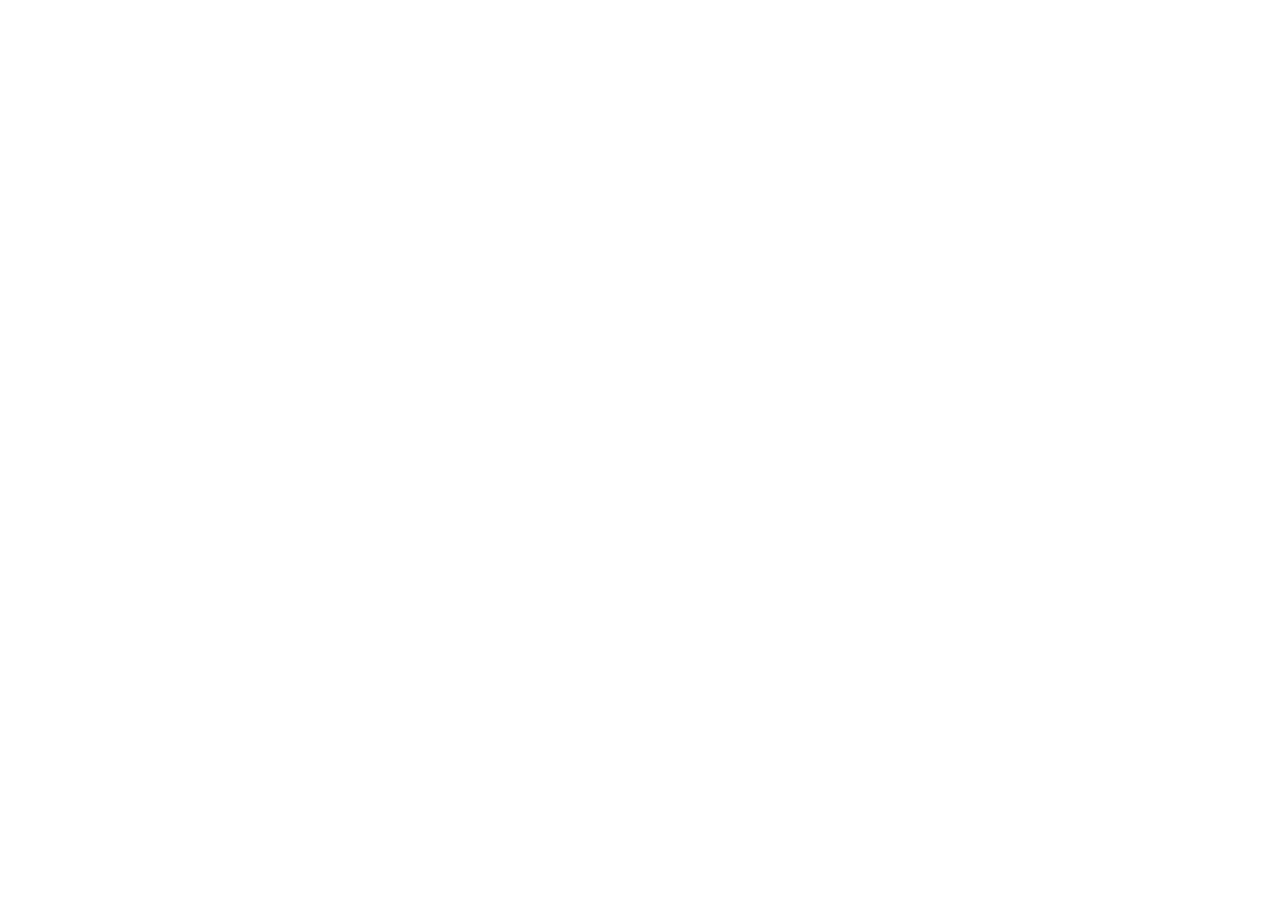
==== simulation/index.html @ 7f19b778 "https://virtual-labs.github.io/exp-customer-churn-au click on the link to test your code." ====
<!DOCTYPE html>
<html>
<head>
	<!-- Add CSS at the head of HTML file -->
    <link rel="stylesheet" href="./css/main.css">
</head>
<body>
		<!-- Your code goes here-->

	<!-- Add JS at the bottom of HTML file --> 
        <script src="./js/main.js"></script>
<script src="../assets/js/iframeResize.js"></script></body>
</html>
---- simulation/css/main.css ----
/* You CSS goes in here */
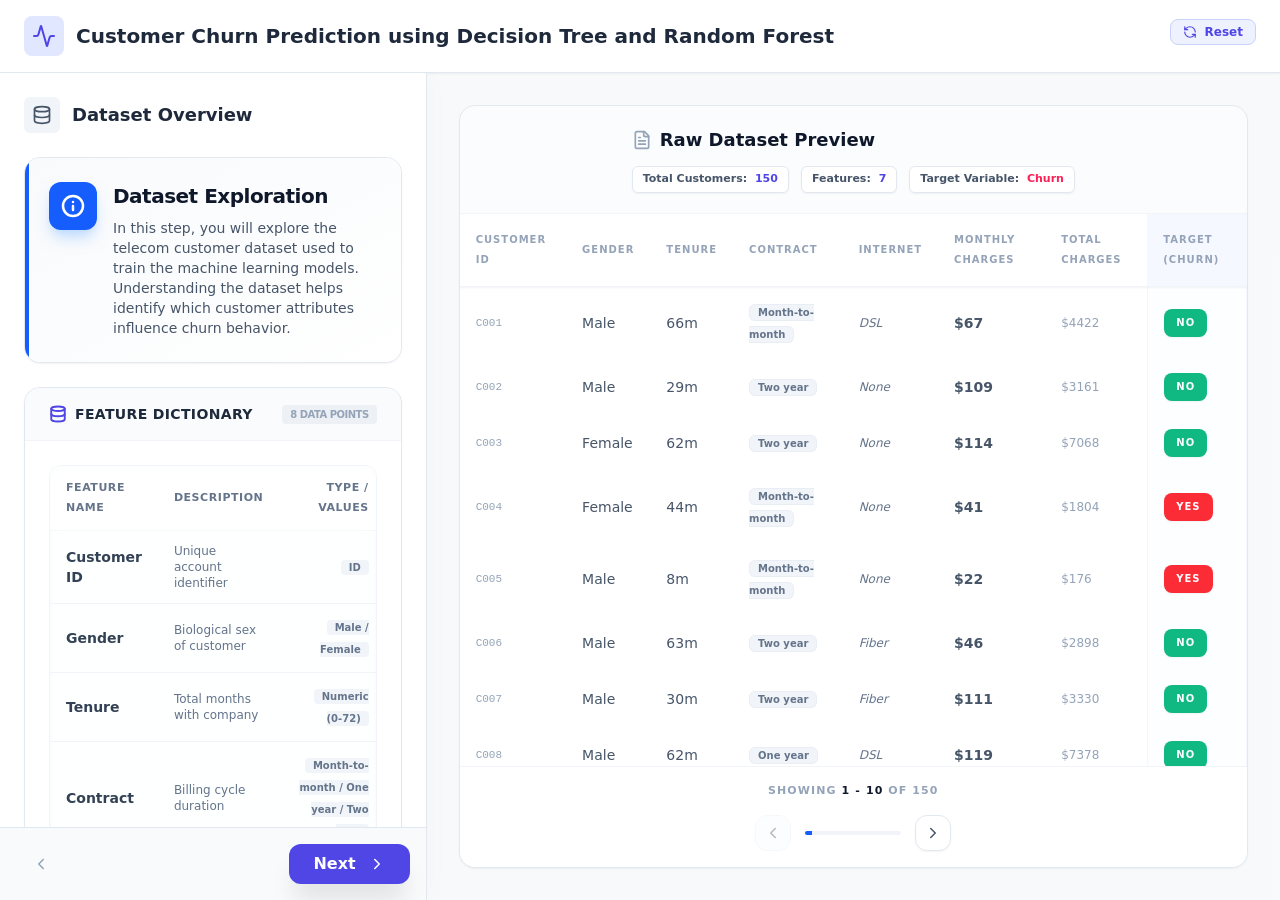
==== commit 0e9452b5: "https://virtual-labs.github.io/exp-customer-churn-au click on the link to test your code." ====
--- a/simulation/index.html
+++ b/simulation/index.html
@@ -1,13 +1,16 @@
-<!DOCTYPE html>
-<html>
-<head>
-	<!-- Add CSS at the head of HTML file -->
-    <link rel="stylesheet" href="./css/main.css">
-</head>
-<body>
-		<!-- Your code goes here-->
+<!doctype html>
+<html lang="en">
+  <head>
+    <meta charset="UTF-8" />
+    <meta name="viewport" content="width=device-width, initial-scale=1.0" />
+    <title>Exp-11</title>
+    <script type="module" crossorigin src="js/index-BL79K11K.js"></script>
+    <link rel="stylesheet" crossorigin href="css/index-DDQQYLzj.css">
+  </head>
+  <body>
+    <div id="root"></div>
+  <script src="../assets/js/iframeResize.js"></script>
+        
+        </body>
+</html>
 
-	<!-- Add JS at the bottom of HTML file --> 
-        <script src="./js/main.js"></script>
-<script src="../assets/js/iframeResize.js"></script></body>
-</html>
--- a/simulation/css/index-DDQQYLzj.css
+++ b/simulation/css/index-DDQQYLzj.css
@@ -0,0 +1 @@
+.p-1\.5{padding:.375rem}.text-left{text-align:left}.rounded-tl-lg{border-top-left-radius:.5rem}.rounded-tr-lg{border-top-right-radius:.5rem}.border-slate-100{border-color:#f1f5f9}.hover\:bg-slate-50:hover{background-color:#f8fafc}.border{border-width:1px}.hover\:border-indigo-300:hover{border-color:#a5b4fc}.w-5{width:1.25rem}.h-5{height:1.25rem}.border-indigo-600{border-color:#4f46e5}.text-indigo-900{color:#312e81}.bg-amber-50{background-color:#fffbeb}.border-amber-200{border-color:#fde68a}.text-amber-800{color:#92400e}.mx-auto{margin-left:auto;margin-right:auto}.text-indigo-400{color:#818cf8}.opacity-50{opacity:.5}.overflow-hidden{overflow:auto}.mb-8{margin-bottom:2rem}.mb-3{margin-bottom:.75rem}input[type=range].appearance-none::-webkit-slider-thumb{-webkit-appearance:none;-moz-appearance:none;appearance:none;width:20px;height:20px;background:#6366f1;cursor:pointer;border-radius:50%;border:3px solid white;box-shadow:0 4px 6px -1px #0000001a,0 2px 4px -2px #0000001a;transition:all .2s}input[type=range].appearance-none::-moz-range-thumb{width:20px;height:20px;background:#6366f1;cursor:pointer;border-radius:50%;border:3px solid white;box-shadow:0 4px 6px -1px #0000001a,0 2px 4px -2px #0000001a;transition:all .2s}input[type=range].appearance-none:hover::-webkit-slider-thumb{transform:scale(1.1);background:#4f46e5}input[type=range].appearance-none:hover::-moz-range-thumb{transform:scale(1.1);background:#4f46e5}.w-3{width:.75rem}.h-3{height:.75rem}.bg-emerald-400{background-color:#34d399}.w-64{width:16rem}.pointer-events-none{pointer-events:none}.text-3xl{font-size:1.875rem;line-height:2.25rem}.mt-8{margin-top:2rem}.text-indigo-800{color:#1e3a8a}.text-indigo-500{color:#6366f1}.border-emerald-100{border-color:#d1fae5}.text-emerald-500{color:#10b981}.tree-line-animate{stroke-dasharray:100;stroke-dashoffset:100;animation:dash 1s linear forwards}@keyframes dash{to{stroke-dashoffset:0}}.no-scrollbar::-webkit-scrollbar{display:none}.no-scrollbar{-ms-overflow-style:none;scrollbar-width:none}input[type=range].accent-indigo-600::-webkit-slider-runnable-track{height:.5rem;border-radius:999px}input[type=range].accent-emerald-500::-webkit-slider-runnable-track{height:.375rem;border-radius:999px}.focus\:ring-indigo-500:focus{--tw-ring-color: rgb(99 102 241)}.focus\:border-indigo-500:focus{border-color:#6366f1}.block{display:block}.p-2\.5{padding:.625rem}.max-w-xl{max-width:36rem}.items-end{align-items:flex-end}.h-32{height:8rem}.border-l{border-left-width:1px}.border-slate-300{border-color:#cbd5e1}.rounded-t-sm{border-top-left-radius:.125rem;border-top-right-radius:.125rem}.mt-2{margin-top:.5rem}.text-2xl{font-size:1.5rem;line-height:2rem}.objectives-card{background-color:#fffbeb;border:1px solid rgb(254 243 199);border-left:4px solid rgb(245 158 11);border-radius:.75rem;padding:1rem}.card-title{font-weight:700;display:flex;align-items:center;gap:.5rem;font-size:.875rem;margin-bottom:.75rem}.objectives-list{display:flex;flex-direction:column;gap:.625rem;font-size:.8125rem;color:#92400e}.objective-item{display:flex;gap:.5rem}.explanation-card{background-color:#eef2ff80;border:1px solid rgb(224 231 255);border-radius:.75rem;padding:1rem}.explanation-text{font-size:.75rem;color:#4338cacc;line-height:1.5}.train-execution-card{background-color:#fff;border:1px solid rgb(226 232 240);border-radius:1rem;padding:1.5rem;display:flex;flex-direction:column;align-items:center;text-align:center;gap:1rem;box-shadow:0 1px 2px #0000000d}.icon-container{padding:1rem;border-radius:1rem}.icon-container.pending{background-color:#eef2ff;color:#4f46e5;box-shadow:inset 0 2px 4px #0000000f}.icon-container.success{background-color:#ecfdf5;color:#059669}.card-heading{font-weight:700;color:#1e293b;font-size:1.125rem}.card-subheading{font-size:.75rem;color:#64748b;max-width:240px;line-height:1.5}.train-button{width:100%;padding:.875rem 1rem;border-radius:.75rem;font-weight:700;display:flex;align-items:center;justify-content:center;gap:.5rem;transition:all .2s;cursor:pointer;border:none}.train-button.ready{background-color:#4f46e5;color:#fff;box-shadow:0 4px 6px -1px #4f46e51a,0 2px 4px -2px #4f46e51a}.train-button.ready:hover{background-color:#4338ca;transform:translateY(-1px)}.train-button.training{background-color:#e0e7ff;color:#818cf8;cursor:wait}.train-button.trained{background-color:#d1fae5;color:#047857;cursor:not-allowed}.success-feedback{background-color:#ecfdf5;border:1px solid rgb(167 243 208);border-radius:.75rem;padding:1rem;display:flex;gap:.75rem;box-shadow:0 1px 2px #0000000d}.feedback-text{font-size:.8125rem;color:#065f46}.pending-state-container{height:100%;display:flex;flex-direction:column;align-items:center;justify-content:center;background-color:#fff;border-radius:1rem;border:1px solid rgb(226 232 240);padding:2rem;text-align:center;position:relative;overflow:hidden}.background-icon{position:absolute;top:0;right:0;bottom:0;left:0;display:flex;align-items:center;justify-content:center;opacity:.03;pointer-events:none}.icon-pulse-box{background-color:#f8fafc;padding:2rem;border-radius:9999px;color:#cbd5e1;margin:0 auto 1.5rem;border:2px dashed rgb(226 232 240);width:fit-content;animation:pulse-animation 2s infinite}@keyframes pulse-animation{0%{transform:scale(1);opacity:1}50%{transform:scale(1.05);opacity:.7}to{transform:scale(1);opacity:1}}.main-heading{font-size:1.5rem;font-weight:700;color:#1e293b;margin-bottom:.75rem}.sub-heading{font-size:.875rem;color:#64748b;line-height:1.6}.training-state-container{height:100%;display:flex;flex-direction:column;align-items:center;justify-content:center;background-color:#4f46e50d;border-radius:1rem;border:2px dashed rgb(199 210 254);padding:2rem}.stage-wrapper{max-width:28rem;width:100%}.header-section{display:flex;flex-direction:column;align-items:center;gap:1.5rem;margin-bottom:3rem}.main-icon-container{position:relative}.main-icon{width:6rem;height:6rem;border-radius:1.5rem;background-color:#4f46e5;color:#fff;display:flex;align-items:center;justify-content:center;box-shadow:0 25px 50px -12px #4f46e540;animation:bounce-animation 1s infinite}@keyframes bounce-animation{0%,to{transform:translateY(-25%);animation-timing-function:cubic-bezier(.8,0,1,1)}50%{transform:translateY(0);animation-timing-function:cubic-bezier(0,0,.2,1)}}.badge{position:absolute;top:-.5rem;right:-.5rem;width:2rem;height:2rem;border-radius:9999px;background-color:#10b981;border:4px solid white;display:flex;align-items:center;justify-content:center}.badge .dot{width:.5rem;height:.5rem;border-radius:9999px;background-color:#fff}.training-title{font-size:1.25rem;font-weight:700;color:#312e81;text-align:center}.training-subtitle{font-size:.875rem;color:#4f46e599;margin-top:.25rem;text-align:center}.stages-list{display:flex;flex-direction:column;gap:1rem}.stage-item{display:flex;align-items:center;gap:1rem;padding:1rem;border-radius:.75rem;transition:all .5s}.stage-item.pending{opacity:.4}.stage-item.active{background-color:#fff;box-shadow:0 10px 15px -3px #0000001a;transform:scale(1.02);border:1px solid rgb(224 231 255)}.stage-icon{padding:.5rem;border-radius:.5rem;display:flex;align-items:center;justify-content:center}.stage-item.active .stage-icon{background-color:#4f46e5;color:#fff}.stage-item.completed .stage-icon{background-color:#d1fae5;color:#059669}.stage-item.pending .stage-icon{background-color:#f1f5f9;color:#94a3b8}.stage-label{font-weight:700;font-size:.875rem}.stage-item.active .stage-label{color:#312e81}.stage-item.completed .stage-label{color:#1e293b}.stage-item.pending .stage-label{color:#64748b}.dots-loader{margin-left:auto;display:flex;gap:.25rem}.loader-dot{width:.375rem;height:.375rem;border-radius:9999px;background-color:#4f46e5;animation:dot-bounce 1s infinite}.loader-dot:nth-child(2){animation-delay:.2s}.loader-dot:nth-child(3){animation-delay:.4s}@keyframes dot-bounce{0%,to{transform:translateY(0)}50%{transform:translateY(-.25rem)}}.trained-state-container{height:100%;display:flex;flex-direction:column;background-color:#f8fafc80;border-radius:1rem;border:1px solid rgb(226 232 240);overflow:hidden}.panel-header{padding:1rem 1.5rem;background-color:#fff;border-bottom:1px solid rgb(226 232 240);display:flex;align-items:center;justify-content:space-between}.title-group{display:flex;align-items:center;gap:.75rem}.title-icon{background-color:#4f46e5;padding:.375rem;border-radius:.5rem;color:#fff}.panel-title{font-weight:700;color:#1e293b;font-size:1rem}.panel-subtitle{font-size:.625rem;color:#64748b;text-transform:uppercase;letter-spacing:-.025em}.legend-pills{display:flex;align-items:center;gap:1rem;padding:.5rem .75rem;background-color:#f8fafc;border-radius:.75rem;border:1px solid rgb(241 245 249)}.legend-label{font-size:.75rem;font-weight:600;color:#64748b;margin-right:-.25rem}.legend-pill{display:flex;align-items:center;gap:.5rem;padding:0 .5rem}.legend-pill.stay{border-right:1px solid rgb(226 232 240)}.pill-dot{width:.75rem;height:.75rem;border-radius:9999px;box-shadow:0 1px 2px #0000000d}.stay .pill-dot{background-color:#10b981}.churn .pill-dot{background-color:#ef4444}.pill-text{font-size:.625rem;font-weight:700;color:#475569;text-transform:uppercase}.panel-content{flex:1;padding:1.5rem;overflow:auto;display:flex;flex-direction:column;gap:1.5rem}@media(min-width:1024px){.panel-content{flex-direction:row}}.tree-area{flex:1;background-color:#fff;border:1px solid rgb(226 232 240);border-radius:1rem;padding:2rem;display:flex;flex-direction:column;align-items:center;box-shadow:0 1px 2px #0000000d;position:relative;overflow:auto;min-height:500px}.info-overlay{position:absolute;top:1rem;right:1rem;text-align:center}.purity-card{background-color:#eef2ff;border:1px solid rgb(224 231 255);padding:.75rem;border-radius:.75rem;box-shadow:0 1px 2px #0000000d;max-width:160px;pointer-events:none}.card-label{font-size:.625rem;font-weight:700;color:#4338ca;margin-bottom:.25rem}.progress-bar{width:100%;background-color:#e2e8f0;height:.375rem;border-radius:9999px;overflow:hidden;display:flex}.progress-fill{background-color:#10b981;height:100%}.card-hint{font-size:.5625rem;color:#6366f1;margin-top:.25rem}.tree-nodes-container{display:flex;flex-direction:column;align-items:center;width:100%;max-width:56rem;gap:3rem;padding-top:1rem}.node-label,.node-type,.leaf-type{font-size:.625rem;font-weight:700;margin-bottom:.5rem;text-transform:uppercase;letter-spacing:.1em}.node-label{background-color:#eef2ff;color:#4f46e5;padding:.125rem .5rem;border-radius:9999px;border:1px solid rgb(224 231 255)}.node-type{color:#94a3b8}.leaf-type{color:#cbd5e1}.node-box{background-color:#fff;border:2px solid;border-radius:1rem;padding:1rem;text-align:center;width:16rem;z-index:10;transition:all .3s}.node-box:hover{transform:scale(1.05)}.root-box{border-color:#c7d2fe;box-shadow:0 20px 25px -5px #0000001a}.root-box:hover{border-color:#818cf8}.node-condition{font-weight:700;color:#312e81;border-bottom:1px solid rgb(238 242 255);padding-bottom:.5rem;margin-bottom:.5rem;font-size:.75rem;text-transform:uppercase}.node-stats{font-size:.625rem;color:#475569;display:flex;flex-direction:column;gap:.25rem;font-family:monospace}.stat-row{display:flex;justify-content:space-between}.highlight{color:#4f46e5}.bold{font-weight:700}.emerald{color:#059669}.red{color:#dc2626}.tree-level{display:flex;align-items:flex-start;justify-content:space-between;width:100%;position:relative}.tree-level.root{justify-content:center}.internal-node-group{display:flex;flex-direction:column;align-items:center;width:42%}.internal-box-churn{background-color:#fef2f2;border-color:#fecaca}.internal-box-stay{background-color:#ecfdf5;border-color:#a7f3d0}.underline-red{border-color:#fee2e2}.underline-emerald{border-color:#d1fae5}.tree-level.leaves{gap:1rem}.leaf-node-container{flex:1;display:flex;flex-direction:column;align-items:center}.leaf-box{border:2px solid;border-radius:.75rem;padding:.75rem;text-align:center;width:100%;box-shadow:0 4px 6px -1px #0000001a}.leaf-box.churn{background-color:#fef2f2;border-color:#fecaca}.leaf-box.stay{background-color:#ecfdf5;border-color:#a7f3d0}.leaf-stats{font-size:.625rem;color:#334155;display:flex;flex-direction:column;gap:.25rem;font-family:monospace}.red-text{color:#b91c1c}.emerald-text{color:#065f46}.connectors{position:absolute;top:100%;width:100%;display:flex;justify-content:center;height:3rem;pointer-events:none}.main-v-line{width:2px;height:100%;border-left:2px dashed rgb(226 232 240)}.fork-h-line{position:absolute;top:0;width:84%;height:2px;border-top:2px dashed rgb(226 232 240);border-radius:1.5rem 1.5rem 0 0}.fork-h-line.small{width:60%}.sidebar-area{display:flex;flex-direction:column;gap:1.5rem}@media(min-width:1024px){.sidebar-area{width:18rem;flex-shrink:0}}.summary-card,.importance-card{background-color:#fff;border:1px solid rgb(226 232 240);border-radius:1rem;padding:1.25rem;box-shadow:0 1px 2px #0000000d}.sidebar-card-title{display:flex;align-items:center;gap:.5rem;font-weight:700;color:#1e293b;font-size:.875rem;margin-bottom:1rem}.sidebar-card-title.inverted{color:#f1f5f9}.importance-card{background-color:#0f172a;color:#fff;border:none;box-shadow:0 20px 25px -5px #0000001a}.stats-list{display:flex;flex-direction:column}.stat-item{display:flex;justify-content:space-between;align-items:center;padding:.5rem 0}.stat-item.border-thin{border-bottom:1px solid rgb(248 250 252)}.stat-label{font-size:.75rem;color:#64748b}.stat-value{font-weight:700;font-family:monospace}.stat-value.indigo{color:#4f46e5}.stat-value.dark{color:#1e293b}.stat-visualization{display:flex;flex-direction:column;align-items:flex-end}.stat-percentage{font-weight:700}.stat-percentage.emerald{color:#10b981}.accuracy-bar-bg{width:6rem;background-color:#f1f5f9;height:.375rem;border-radius:9999px;margin-top:.25rem;overflow:hidden}.accuracy-bar-fill{background-color:#10b981;height:100%}.importance-list{display:flex;flex-direction:column;gap:1.25rem;margin-top:.5rem}.importance-item{display:flex;flex-direction:column;gap:.375rem}.item-labels{display:flex;justify-content:space-between;font-size:.6875rem}.item-name{color:#94a3b8;font-weight:500}.item-value{color:#fff;font-weight:700;font-family:monospace}.item-bar-bg{width:100%;background-color:#ffffff1a;height:.375rem;border-radius:9999px;overflow:hidden}.item-bar-fill{height:100%}.indigo-bar{background-color:#818cf8}.emerald-bar{background-color:#34d399}.orange-bar{background-color:#fb923c}.pink-bar{background-color:#f472b6}.importance-footer{margin-top:1.5rem;font-size:.625rem;color:#64748b;padding:.5rem;background-color:#ffffff0d;border-radius:.5rem;font-style:italic}.animate-spin{animation:spin 1s linear infinite}@keyframes spin{0%{transform:rotate(0)}to{transform:rotate(360deg)}}.animate-ping{animation:ping 1s cubic-bezier(0,0,.2,1) infinite}@keyframes ping{75%,to{transform:scale(2);opacity:0}}.line-clamp-1{overflow:hidden;display:-webkit-box;-webkit-box-orient:vertical;-webkit-line-clamp:1}.pt-2{padding-top:.5rem}.space-y-5>*+*{margin-top:1.25rem}.space-y-2>*+*{margin-top:.5rem}.font-normal{font-weight:400}.appearance-none{-webkit-appearance:none;-moz-appearance:none;appearance:none}.cursor-pointer{cursor:pointer}.accent-indigo-600{accent-color:rgb(79 70 229)}.inset-0{top:0;right:0;bottom:0;left:0}.flex-wrap{flex-wrap:wrap}.content-start{align-content:flex-start}.opacity-20{opacity:.2}.h-8{height:2rem}.bg-emerald-500{background-color:#10b981}.bg-white\/90{background-color:#ffffffe6}.backdrop-blur-sm{-webkit-backdrop-filter:blur(4px);backdrop-filter:blur(4px)}.shadow-xl{box-shadow:0 20px 25px -5px #0000001a}.w-24{width:6rem}.h-24{height:6rem}.-bottom-2{bottom:-.5rem}.-right-2{right:-.5rem}.px-3{padding-left:.75rem;padding-right:.75rem}.gap-4{gap:1rem}.pt-6{padding-top:1.5rem}.mb-1{margin-bottom:.25rem}.tip-text{font-size:16px!important;line-height:1.5!important}.max-w-xs{max-width:20rem}.py-3{padding-top:.75rem;padding-bottom:.75rem}.cursor-wait{cursor:wait}.hover\:shadow:hover{box-shadow:0 10px 15px -3px #0000001a}.text-emerald-900{color:#065f46}.text-slate-300{color:#cbd5e1}.max-w-md{max-width:28rem}.max-w-2xl{max-width:42rem}.h-64{height:16rem}.bg-indigo-50{background-color:#eef2ff}.border-indigo-100{border-color:#dbeafe}.text-indigo-900{color:#1e3a8a}.text-indigo-700{color:#1e40af}.space-y-6>*+*{margin-top:1.5rem}.leading-relaxed{line-height:1.625}.rounded-xl{border-radius:.75rem}.p-5{padding:1.25rem}.space-y-4>*+*{margin-top:1rem}.space-y-3>*+*{margin-top:.75rem}.items-start{align-items:flex-start}.font-mono{font-family:ui-monospace,SFMono-Regular,SF Mono,Consolas,Liberation Mono,Menlo,monospace}.px-1\.5{padding-left:.375rem;padding-right:.375rem}.py-0\.5{padding-top:.125rem;padding-bottom:.125rem}.text-slate-700{color:#334155}.bg-red-100{background-color:#fee2e2}.bg-blue-50{background-color:#eff6ff}.border-blue-100{border-color:#dbeafe}.text-blue-600{color:#2563eb}.mt-0\.5{margin-top:.125rem}.text-blue-900{color:#1e3a8a}.mt-1{margin-top:.25rem}.text-blue-800{color:#1e40af}.rounded-2xl{border-radius:1rem}.overflow-auto{overflow:auto}.w-full{width:100%}.max-w-4xl{max-width:56rem}.space-y-8>*+*{margin-top:2rem}.grid{display:grid}.grid-cols-2{grid-template-columns:repeat(2,minmax(0,1fr))}.gap-6{gap:1.5rem}.text-center{text-align:center}.mb-2{margin-bottom:.5rem}.text-4xl{font-size:2.25rem;line-height:2.5rem}.border-2{border-width:2px}.border-indigo-200{border-color:#c7d2fe}.absolute{position:absolute}.top-0{top:0}.right-0{right:0}.bg-indigo-500{background-color:#6366f1}.px-2{padding-left:.5rem;padding-right:.5rem}.py-1{padding-top:.25rem;padding-bottom:.25rem}.rounded-bl-lg{border-bottom-left-radius:.5rem}.uppercase{text-transform:uppercase}.tracking-wider{letter-spacing:.05em}.gap-8{gap:2rem}.mb-4{margin-bottom:1rem}.grid-cols-3{grid-template-columns:repeat(3,minmax(0,1fr))}.gap-1{gap:.25rem}.col-span-2{grid-column:span 2 / span 2}.text-xs{font-size:.75rem;line-height:1rem}.pb-2{padding-bottom:.5rem}.col-span-1{grid-column:span 1 / span 1}.text-right{text-align:right}.pr-2{padding-right:.5rem}.grid-rows-2{grid-template-rows:repeat(2,minmax(0,1fr))}.bg-emerald-50{background-color:#ecfdf5}.border-emerald-200{border-color:#a7f3d0}.rounded{border-radius:.25rem}.justify-center{justify-content:center}.p-3{padding:.75rem}.h-20{height:5rem}.font-bold{font-weight:700}.text-\[10px\]{font-size:10px}.text-emerald-600{color:#059669}.bg-red-50{background-color:#fef2f2}.border-red-200{border-color:#fecaca}.text-red-700{color:#b91c1c}.text-red-600{color:#dc2626}.bg-emerald-100{background-color:#d1fae5}.border-emerald-300{border-color:#86efac}.text-emerald-800{color:#065f46}.text-emerald-700{color:#047857}.flex{display:flex}.h-screen{height:100vh}.text-slate-900{color:#0f172a}.font-sans{font-family:ui-sans-serif,system-ui,-apple-system,BlinkMacSystemFont,Segoe UI,Roboto,Helvetica Neue,Arial,Noto Sans,sans-serif,"Apple Color Emoji","Segoe UI Emoji",Segoe UI Symbol,"Noto Color Emoji"}.overflow-hidden{overflow:hidden}.bg-white{background-color:#fff}.border-b{border-bottom-width:1px}.border-slate-200{border-color:#e2e8f0}.px-6{padding-left:1.5rem;padding-right:1.5rem}.py-4{padding-top:1rem;padding-bottom:1rem}.shrink-0{flex-shrink:0}.shadow-sm{box-shadow:0 1px 2px #0000000d}.z-10{z-index:10}.gap-3{gap:.75rem}.bg-indigo-100{background-color:#e0e7ff}.text-indigo-600{color:#4f46e5}.text-xl{font-size:1.25rem;line-height:1.75rem}.font-semibold{font-weight:600}.text-slate-800{color:#1e293b}.leading-tight{line-height:1.25}.text-sm{font-size:.875rem;line-height:1.25rem}.text-slate-500{color:#64748b}.gap-2{gap:.5rem}.h-2{height:.5rem}.rounded-full{border-radius:9999px}.transition-all{transition-property:all;transition-timing-function:cubic-bezier(.4,0,.2,1);transition-duration:.15s}.duration-300{transition-duration:.3s}.w-8{width:2rem}.w-4{width:1rem}.bg-indigo-300{background-color:#a5b4fc}.bg-slate-200{background-color:#e2e8f0}.ml-3{margin-left:.75rem}.flex-1{flex:1 1 0%}.w-1\/3{width:33.333333%}.min-w-\[350px\]{min-width:350px}.max-w-\[450px\]{max-width:450px}.border-r{border-right-width:1px}.shadow-\[4px_0_24px_rgba\(0\,0\,0\,0\.02\)\]{box-shadow:4px 0 24px #00000005}.p-6{padding:1.5rem}.p-2{padding:.5rem}.rounded-md{border-radius:.375rem}.text-lg{font-size:1.125rem;line-height:1.75rem}.mb-6{margin-bottom:1.5rem}.p-4{padding:1rem}.border-t{border-top-width:1px}.bg-slate-50{background-color:#f8fafc}.justify-between{justify-content:space-between}.items-center{align-items:center}.px-4{padding-left:1rem;padding-right:1rem}.py-2{padding-top:.5rem;padding-bottom:.5rem}.rounded-lg{border-radius:.5rem}.font-medium{font-weight:500}.transition-colors{transition-property:color,background-color,border-color,text-decoration-color,fill,stroke;transition-timing-function:cubic-bezier(.4,0,.2,1);transition-duration:.15s}.text-slate-400{color:#94a3b8}.cursor-not-allowed{cursor:not-allowed}.text-slate-600{color:#475569}.hover\:bg-slate-200:hover{background-color:#e2e8f0}.hover\:text-slate-900:hover{color:#0f172a}.px-5{padding-left:1.25rem;padding-right:1.25rem}.text-white{color:#fff}.bg-indigo-600{background-color:#4f46e5}.hover\:bg-indigo-700:hover{background-color:#4338ca}.bg-slate-100{background-color:#f1f5f9}.bg-slate-50\/50{background-color:#f8fafc80}.relative{position:relative}.p-8{padding:2rem}.overflow-y-auto{overflow-y:auto}.h-full{height:100%}.flex-col{flex-direction:column}/*! tailwindcss v4.2.1 | MIT License | https://tailwindcss.com */@layer properties{@supports (((-webkit-hyphens:none)) and (not (margin-trim:inline))) or ((-moz-orient:inline) and (not (color:rgb(from red r g b)))){*,:before,:after,::backdrop{--tw-border-spacing-x:0;--tw-border-spacing-y:0;--tw-translate-x:0;--tw-translate-y:0;--tw-translate-z:0;--tw-scale-x:1;--tw-scale-y:1;--tw-scale-z:1;--tw-rotate-x:initial;--tw-rotate-y:initial;--tw-rotate-z:initial;--tw-skew-x:initial;--tw-skew-y:initial;--tw-space-y-reverse:0;--tw-divide-y-reverse:0;--tw-border-style:solid;--tw-gradient-position:initial;--tw-gradient-from:#0000;--tw-gradient-via:#0000;--tw-gradient-to:#0000;--tw-gradient-stops:initial;--tw-gradient-via-stops:initial;--tw-gradient-from-position:0%;--tw-gradient-via-position:50%;--tw-gradient-to-position:100%;--tw-leading:initial;--tw-font-weight:initial;--tw-tracking:initial;--tw-ordinal:initial;--tw-slashed-zero:initial;--tw-numeric-figure:initial;--tw-numeric-spacing:initial;--tw-numeric-fraction:initial;--tw-shadow:0 0 #0000;--tw-shadow-color:initial;--tw-shadow-alpha:100%;--tw-inset-shadow:0 0 #0000;--tw-inset-shadow-color:initial;--tw-inset-shadow-alpha:100%;--tw-ring-color:initial;--tw-ring-shadow:0 0 #0000;--tw-inset-ring-color:initial;--tw-inset-ring-shadow:0 0 #0000;--tw-ring-inset:initial;--tw-ring-offset-width:0px;--tw-ring-offset-color:#fff;--tw-ring-offset-shadow:0 0 #0000;--tw-blur:initial;--tw-brightness:initial;--tw-contrast:initial;--tw-grayscale:initial;--tw-hue-rotate:initial;--tw-invert:initial;--tw-opacity:initial;--tw-saturate:initial;--tw-sepia:initial;--tw-drop-shadow:initial;--tw-drop-shadow-color:initial;--tw-drop-shadow-alpha:100%;--tw-drop-shadow-size:initial;--tw-backdrop-blur:initial;--tw-backdrop-brightness:initial;--tw-backdrop-contrast:initial;--tw-backdrop-grayscale:initial;--tw-backdrop-hue-rotate:initial;--tw-backdrop-invert:initial;--tw-backdrop-opacity:initial;--tw-backdrop-saturate:initial;--tw-backdrop-sepia:initial;--tw-duration:initial}}}@layer theme{:root,:host{--font-sans:ui-sans-serif, system-ui, sans-serif, "Apple Color Emoji", "Segoe UI Emoji", "Segoe UI Symbol", "Noto Color Emoji";--font-serif:ui-serif, Georgia, Cambria, "Times New Roman", Times, serif;--font-mono:ui-monospace, SFMono-Regular, Menlo, Monaco, Consolas, "Liberation Mono", "Courier New", monospace;--color-red-50:oklch(97.1% .013 17.38);--color-red-100:oklch(93.6% .032 17.717);--color-red-300:oklch(80.8% .114 19.571);--color-red-400:oklch(70.4% .191 22.216);--color-red-500:oklch(63.7% .237 25.331);--color-red-600:oklch(57.7% .245 27.325);--color-red-700:oklch(50.5% .213 27.518);--color-orange-400:oklch(75% .183 55.934);--color-orange-500:oklch(70.5% .213 47.604);--color-orange-600:oklch(64.6% .222 41.116);--color-orange-900:oklch(40.8% .123 38.172);--color-amber-50:oklch(98.7% .022 95.277);--color-amber-100:oklch(96.2% .059 95.617);--color-amber-200:oklch(92.4% .12 95.746);--color-amber-600:oklch(66.6% .179 58.318);--color-yellow-400:oklch(85.2% .199 91.936);--color-green-500:oklch(72.3% .219 149.579);--color-emerald-50:oklch(97.9% .021 166.113);--color-emerald-100:oklch(95% .052 163.051);--color-emerald-200:oklch(90.5% .093 164.15);--color-emerald-300:oklch(84.5% .143 164.978);--color-emerald-400:oklch(76.5% .177 163.223);--color-emerald-500:oklch(69.6% .17 162.48);--color-emerald-600:oklch(59.6% .145 163.225);--color-emerald-700:oklch(50.8% .118 165.612);--color-emerald-800:oklch(43.2% .095 166.913);--color-emerald-900:oklch(37.8% .077 168.94);--color-emerald-950:oklch(26.2% .051 172.552);--color-teal-600:oklch(60% .118 184.704);--color-blue-50:oklch(97% .014 254.604);--color-blue-100:oklch(93.2% .032 255.585);--color-blue-200:oklch(88.2% .059 254.128);--color-blue-300:oklch(80.9% .105 251.813);--color-blue-600:oklch(54.6% .245 262.881);--color-blue-700:oklch(48.8% .243 264.376);--color-blue-800:oklch(42.4% .199 265.638);--color-blue-900:oklch(37.9% .146 265.522);--color-indigo-50:oklch(96.2% .018 272.314);--color-indigo-100:oklch(93% .034 272.788);--color-indigo-200:oklch(87% .065 274.039);--color-indigo-300:oklch(78.5% .115 274.713);--color-indigo-400:oklch(67.3% .182 276.935);--color-indigo-500:oklch(58.5% .233 277.117);--color-indigo-600:oklch(51.1% .262 276.966);--color-indigo-700:oklch(45.7% .24 277.023);--color-indigo-800:oklch(39.8% .195 277.366);--color-indigo-900:oklch(35.9% .144 278.697);--color-purple-50:oklch(97.7% .014 308.299);--color-purple-100:oklch(94.6% .033 307.174);--color-purple-200:oklch(90.2% .063 306.703);--color-purple-600:oklch(55.8% .288 302.321);--color-purple-700:oklch(49.6% .265 301.924);--color-purple-800:oklch(43.8% .218 303.724);--color-purple-900:oklch(38.1% .176 304.987);--color-rose-50:oklch(96.9% .015 12.422);--color-rose-200:oklch(89.2% .058 10.001);--color-rose-500:oklch(64.5% .246 16.439);--color-rose-600:oklch(58.6% .253 17.585);--color-rose-700:oklch(51.4% .222 16.935);--color-rose-800:oklch(45.5% .188 13.697);--color-slate-50:oklch(98.4% .003 247.858);--color-slate-100:oklch(96.8% .007 247.896);--color-slate-200:oklch(92.9% .013 255.508);--color-slate-300:oklch(86.9% .022 252.894);--color-slate-400:oklch(70.4% .04 256.788);--color-slate-500:oklch(55.4% .046 257.417);--color-slate-600:oklch(44.6% .043 257.281);--color-slate-700:oklch(37.2% .044 257.287);--color-slate-800:oklch(27.9% .041 260.031);--color-slate-900:oklch(20.8% .042 265.755);--color-white:#fff;--spacing:.25rem;--container-md:28rem;--container-xl:36rem;--container-2xl:42rem;--container-4xl:56rem;--text-xs:.75rem;--text-xs--line-height:calc(1 / .75);--text-sm:.875rem;--text-sm--line-height:calc(1.25 / .875);--text-lg:1.125rem;--text-lg--line-height:calc(1.75 / 1.125);--text-xl:1.25rem;--text-xl--line-height:calc(1.75 / 1.25);--text-2xl:1.5rem;--text-2xl--line-height:calc(2 / 1.5);--text-3xl:1.875rem;--text-3xl--line-height: 1.2 ;--text-4xl:2.25rem;--text-4xl--line-height:calc(2.5 / 2.25);--text-5xl:3rem;--text-5xl--line-height:1;--font-weight-medium:500;--font-weight-semibold:600;--font-weight-bold:700;--font-weight-extrabold:800;--font-weight-black:900;--tracking-tighter:-.05em;--tracking-tight:-.025em;--tracking-wide:.025em;--tracking-wider:.05em;--tracking-widest:.1em;--leading-tight:1.25;--leading-snug:1.375;--leading-relaxed:1.625;--radius-md:.375rem;--radius-lg:.5rem;--radius-xl:.75rem;--radius-2xl:1rem;--radius-3xl:1.5rem;--animate-spin:spin 1s linear infinite;--animate-ping:ping 1s cubic-bezier(0, 0, .2, 1) infinite;--animate-pulse:pulse 2s cubic-bezier(.4, 0, .6, 1) infinite;--animate-bounce:bounce 1s infinite;--blur-sm:8px;--blur-md:12px;--default-transition-duration:.15s;--default-transition-timing-function:cubic-bezier(.4, 0, .2, 1);--default-font-family:var(--font-sans);--default-mono-font-family:var(--font-mono)}}@layer base{*,:after,:before,::backdrop{box-sizing:border-box;border:0 solid;margin:0;padding:0}::file-selector-button{box-sizing:border-box;border:0 solid;margin:0;padding:0}html,:host{-webkit-text-size-adjust:100%;-moz-tab-size:4;tab-size:4;line-height:1.5;font-family:var(--default-font-family,ui-sans-serif, system-ui, sans-serif, "Apple Color Emoji", "Segoe UI Emoji", "Segoe UI Symbol", "Noto Color Emoji");font-feature-settings:var(--default-font-feature-settings,normal);font-variation-settings:var(--default-font-variation-settings,normal);-webkit-tap-highlight-color:transparent}hr{height:0;color:inherit;border-top-width:1px}abbr:where([title]){-webkit-text-decoration:underline dotted;text-decoration:underline dotted}h1,h2,h3,h4,h5,h6{font-size:inherit;font-weight:inherit}a{color:inherit;-webkit-text-decoration:inherit;text-decoration:inherit}b,strong{font-weight:bolder}code,kbd,samp,pre{font-family:var(--default-mono-font-family,ui-monospace, SFMono-Regular, Menlo, Monaco, Consolas, "Liberation Mono", "Courier New", monospace);font-feature-settings:var(--default-mono-font-feature-settings,normal);font-variation-settings:var(--default-mono-font-variation-settings,normal);font-size:1em}small{font-size:80%}sub,sup{vertical-align:baseline;font-size:75%;line-height:0;position:relative}sub{bottom:-.25em}sup{top:-.5em}table{text-indent:0;border-color:inherit;border-collapse:collapse}:-moz-focusring{outline:auto}progress{vertical-align:baseline}summary{display:list-item}ol,ul,menu{list-style:none}img,svg,video,canvas,audio,iframe,embed,object{vertical-align:middle;display:block}img,video{max-width:100%;height:auto}button,input,select,optgroup,textarea{font:inherit;font-feature-settings:inherit;font-variation-settings:inherit;letter-spacing:inherit;color:inherit;opacity:1;background-color:#0000;border-radius:0}::file-selector-button{font:inherit;font-feature-settings:inherit;font-variation-settings:inherit;letter-spacing:inherit;color:inherit;opacity:1;background-color:#0000;border-radius:0}:where(select:is([multiple],[size])) optgroup{font-weight:bolder}:where(select:is([multiple],[size])) optgroup option{padding-inline-start:20px}::file-selector-button{margin-inline-end:4px}::placeholder{opacity:1}@supports (not ((-webkit-appearance:-apple-pay-button))) or (contain-intrinsic-size:1px){::placeholder{color:currentColor}@supports (color:color-mix(in lab,red,red)){::placeholder{color:color-mix(in oklab,currentcolor 50%,transparent)}}}textarea{resize:vertical}::-webkit-search-decoration{-webkit-appearance:none}::-webkit-date-and-time-value{min-height:1lh;text-align:inherit}::-webkit-datetime-edit{display:inline-flex}::-webkit-datetime-edit-fields-wrapper{padding:0}::-webkit-datetime-edit{padding-block:0}::-webkit-datetime-edit-year-field{padding-block:0}::-webkit-datetime-edit-month-field{padding-block:0}::-webkit-datetime-edit-day-field{padding-block:0}::-webkit-datetime-edit-hour-field{padding-block:0}::-webkit-datetime-edit-minute-field{padding-block:0}::-webkit-datetime-edit-second-field{padding-block:0}::-webkit-datetime-edit-millisecond-field{padding-block:0}::-webkit-datetime-edit-meridiem-field{padding-block:0}::-webkit-calendar-picker-indicator{line-height:1}:-moz-ui-invalid{box-shadow:none}button,input:where([type=button],[type=reset],[type=submit]){-webkit-appearance:button;-moz-appearance:button;appearance:button}::file-selector-button{-webkit-appearance:button;-moz-appearance:button;appearance:button}::-webkit-inner-spin-button{height:auto}::-webkit-outer-spin-button{height:auto}[hidden]:where(:not([hidden=until-found])){display:none!important}}@layer components;@layer utilities{.pointer-events-none{pointer-events:none}.absolute{position:absolute}.relative{position:relative}.sticky{position:sticky}.inset-0{inset:calc(var(--spacing) * 0)}.-top-0\.5{top:calc(var(--spacing) * -.5)}.-top-10{top:calc(var(--spacing) * -10)}.-top-20{top:calc(var(--spacing) * -20)}.top-0{top:calc(var(--spacing) * 0)}.top-1\/2{top:50%}.top-4{top:calc(var(--spacing) * 4)}.top-\[-40px\]{top:-40px}.top-full{top:100%}.-right-20{right:calc(var(--spacing) * -20)}.right-0{right:calc(var(--spacing) * 0)}.right-4{right:calc(var(--spacing) * 4)}.right-6{right:calc(var(--spacing) * 6)}.-bottom-1{bottom:calc(var(--spacing) * -1)}.-bottom-6{bottom:calc(var(--spacing) * -6)}.-bottom-20{bottom:calc(var(--spacing) * -20)}.bottom-4{bottom:calc(var(--spacing) * 4)}.bottom-full{bottom:100%}.left-0{left:calc(var(--spacing) * 0)}.left-1\/2{left:50%}.left-1\/4{left:25%}.z-0{z-index:0}.z-10{z-index:10}.z-50{z-index:50}.order-1{order:1}.order-2{order:2}.col-span-1{grid-column:span 1/span 1}.col-span-2{grid-column:span 2/span 2}.col-span-3{grid-column:span 3/span 3}.mx-2{margin-inline:calc(var(--spacing) * 2)}.my-1{margin-block:calc(var(--spacing) * 1)}.mt-0\.5{margin-top:calc(var(--spacing) * .5)}.mt-1{margin-top:calc(var(--spacing) * 1)}.mt-1\.5{margin-top:calc(var(--spacing) * 1.5)}.mt-2{margin-top:calc(var(--spacing) * 2)}.mt-3{margin-top:calc(var(--spacing) * 3)}.mt-4{margin-top:calc(var(--spacing) * 4)}.mt-6{margin-top:calc(var(--spacing) * 6)}.mt-8{margin-top:calc(var(--spacing) * 8)}.mt-auto{margin-top:auto}.mr-1{margin-right:calc(var(--spacing) * 1)}.mb-1{margin-bottom:calc(var(--spacing) * 1)}.mb-1\.5{margin-bottom:calc(var(--spacing) * 1.5)}.mb-2{margin-bottom:calc(var(--spacing) * 2)}.mb-2\.5{margin-bottom:calc(var(--spacing) * 2.5)}.mb-3{margin-bottom:calc(var(--spacing) * 3)}.mb-4{margin-bottom:calc(var(--spacing) * 4)}.mb-5{margin-bottom:calc(var(--spacing) * 5)}.mb-6{margin-bottom:calc(var(--spacing) * 6)}.mb-8{margin-bottom:calc(var(--spacing) * 8)}.mb-10{margin-bottom:calc(var(--spacing) * 10)}.ml-1{margin-left:calc(var(--spacing) * 1)}.ml-4{margin-left:calc(var(--spacing) * 4)}.block{display:block}.flex{display:flex}.grid{display:grid}.inline-block{display:inline-block}.inline-flex{display:inline-flex}.h-0\.5{height:calc(var(--spacing) * .5)}.h-1{height:calc(var(--spacing) * 1)}.h-1\.5{height:calc(var(--spacing) * 1.5)}.h-2{height:calc(var(--spacing) * 2)}.h-2\.5{height:calc(var(--spacing) * 2.5)}.h-3{height:calc(var(--spacing) * 3)}.h-4{height:calc(var(--spacing) * 4)}.h-5{height:calc(var(--spacing) * 5)}.h-6{height:calc(var(--spacing) * 6)}.h-8{height:calc(var(--spacing) * 8)}.h-10{height:calc(var(--spacing) * 10)}.h-12{height:calc(var(--spacing) * 12)}.h-14{height:calc(var(--spacing) * 14)}.h-20{height:calc(var(--spacing) * 20)}.h-24{height:calc(var(--spacing) * 24)}.h-32{height:calc(var(--spacing) * 32)}.h-40{height:calc(var(--spacing) * 40)}.h-64{height:calc(var(--spacing) * 64)}.h-80{height:calc(var(--spacing) * 80)}.h-\[40px\]{height:40px}.h-fit{height:fit-content}.h-full{height:100%}.h-px{height:1px}.h-screen{height:100vh}.min-h-\[250px\]{min-height:250px}.w-0\.5{width:calc(var(--spacing) * .5)}.w-1{width:calc(var(--spacing) * 1)}.w-1\.5{width:calc(var(--spacing) * 1.5)}.w-1\/2{width:50%}.w-1\/3{width:33.3333%}.w-2{width:calc(var(--spacing) * 2)}.w-2\.5{width:calc(var(--spacing) * 2.5)}.w-2\/3{width:66.6667%}.w-4{width:calc(var(--spacing) * 4)}.w-5{width:calc(var(--spacing) * 5)}.w-6{width:calc(var(--spacing) * 6)}.w-8{width:calc(var(--spacing) * 8)}.w-10{width:calc(var(--spacing) * 10)}.w-12{width:calc(var(--spacing) * 12)}.w-14{width:calc(var(--spacing) * 14)}.w-24{width:calc(var(--spacing) * 24)}.w-32{width:calc(var(--spacing) * 32)}.w-40{width:calc(var(--spacing) * 40)}.w-48{width:calc(var(--spacing) * 48)}.w-64{width:calc(var(--spacing) * 64)}.w-80{width:calc(var(--spacing) * 80)}.w-\[85\%\]{width:85%}.w-\[calc\(100\%-10px\)\]{width:calc(100% - 10px)}.w-full{width:100%}.w-px{width:1px}.max-w-2xl{max-width:var(--container-2xl)}.max-w-4xl{max-width:var(--container-4xl)}.max-w-\[300px\]{max-width:300px}.max-w-\[380px\]{max-width:380px}.max-w-\[450px\]{max-width:450px}.max-w-md{max-width:var(--container-md)}.max-w-xl{max-width:var(--container-xl)}.min-w-\[50px\]{min-width:50px}.min-w-\[350px\]{min-width:350px}.flex-1{flex:1}.flex-shrink-0,.shrink-0{flex-shrink:0}.border-separate{border-collapse:separate}.border-spacing-0{--tw-border-spacing-x:calc(var(--spacing) * 0);--tw-border-spacing-y:calc(var(--spacing) * 0);border-spacing:var(--tw-border-spacing-x) var(--tw-border-spacing-y)}.origin-right{transform-origin:100%}.origin-top{transform-origin:top}.-translate-x-1\/2{--tw-translate-x: -50% ;translate:var(--tw-translate-x) var(--tw-translate-y)}.translate-x-8{--tw-translate-x:calc(var(--spacing) * 8);translate:var(--tw-translate-x) var(--tw-translate-y)}.translate-x-12{--tw-translate-x:calc(var(--spacing) * 12);translate:var(--tw-translate-x) var(--tw-translate-y)}.-translate-y-1\/2{--tw-translate-y: -50% ;translate:var(--tw-translate-x) var(--tw-translate-y)}.-translate-y-8{--tw-translate-y:calc(var(--spacing) * -8);translate:var(--tw-translate-x) var(--tw-translate-y)}.-translate-y-12{--tw-translate-y:calc(var(--spacing) * -12);translate:var(--tw-translate-x) var(--tw-translate-y)}.translate-y-full{--tw-translate-y:100%;translate:var(--tw-translate-x) var(--tw-translate-y)}.scale-90{--tw-scale-x:90%;--tw-scale-y:90%;--tw-scale-z:90%;scale:var(--tw-scale-x) var(--tw-scale-y)}.scale-95{--tw-scale-x:95%;--tw-scale-y:95%;--tw-scale-z:95%;scale:var(--tw-scale-x) var(--tw-scale-y)}.scale-105{--tw-scale-x:105%;--tw-scale-y:105%;--tw-scale-z:105%;scale:var(--tw-scale-x) var(--tw-scale-y)}.scale-110{--tw-scale-x:110%;--tw-scale-y:110%;--tw-scale-z:110%;scale:var(--tw-scale-x) var(--tw-scale-y)}.rotate-45{rotate:45deg}.transform{transform:var(--tw-rotate-x,) var(--tw-rotate-y,) var(--tw-rotate-z,) var(--tw-skew-x,) var(--tw-skew-y,)}.animate-bounce{animation:var(--animate-bounce)}.animate-ping{animation:var(--animate-ping)}.animate-pulse{animation:var(--animate-pulse)}.animate-spin{animation:var(--animate-spin)}.cursor-help{cursor:help}.cursor-not-allowed{cursor:not-allowed}.cursor-pointer{cursor:pointer}.cursor-wait{cursor:wait}.appearance-none{-webkit-appearance:none;-moz-appearance:none;appearance:none}.grid-cols-1{grid-template-columns:repeat(1,minmax(0,1fr))}.grid-cols-2{grid-template-columns:repeat(2,minmax(0,1fr))}.grid-cols-3{grid-template-columns:repeat(3,minmax(0,1fr))}.grid-cols-5{grid-template-columns:repeat(5,minmax(0,1fr))}.grid-rows-2{grid-template-rows:repeat(2,minmax(0,1fr))}.flex-col{flex-direction:column}.flex-wrap{flex-wrap:wrap}.items-center{align-items:center}.items-end{align-items:flex-end}.items-start{align-items:flex-start}.items-stretch{align-items:stretch}.justify-between{justify-content:space-between}.justify-center{justify-content:center}.gap-1{gap:calc(var(--spacing) * 1)}.gap-1\.5{gap:calc(var(--spacing) * 1.5)}.gap-2{gap:calc(var(--spacing) * 2)}.gap-2\.5{gap:calc(var(--spacing) * 2.5)}.gap-3{gap:calc(var(--spacing) * 3)}.gap-4{gap:calc(var(--spacing) * 4)}.gap-5{gap:calc(var(--spacing) * 5)}.gap-6{gap:calc(var(--spacing) * 6)}.gap-8{gap:calc(var(--spacing) * 8)}.gap-10{gap:calc(var(--spacing) * 10)}.gap-12{gap:calc(var(--spacing) * 12)}.gap-16{gap:calc(var(--spacing) * 16)}:where(.space-y-1>:not(:last-child)){--tw-space-y-reverse:0;margin-block-start:calc(calc(var(--spacing) * 1) * var(--tw-space-y-reverse));margin-block-end:calc(calc(var(--spacing) * 1) * calc(1 - var(--tw-space-y-reverse)))}:where(.space-y-2>:not(:last-child)){--tw-space-y-reverse:0;margin-block-start:calc(calc(var(--spacing) * 2) * var(--tw-space-y-reverse));margin-block-end:calc(calc(var(--spacing) * 2) * calc(1 - var(--tw-space-y-reverse)))}:where(.space-y-3>:not(:last-child)){--tw-space-y-reverse:0;margin-block-start:calc(calc(var(--spacing) * 3) * var(--tw-space-y-reverse));margin-block-end:calc(calc(var(--spacing) * 3) * calc(1 - var(--tw-space-y-reverse)))}:where(.space-y-4>:not(:last-child)){--tw-space-y-reverse:0;margin-block-start:calc(calc(var(--spacing) * 4) * var(--tw-space-y-reverse));margin-block-end:calc(calc(var(--spacing) * 4) * calc(1 - var(--tw-space-y-reverse)))}:where(.space-y-5>:not(:last-child)){--tw-space-y-reverse:0;margin-block-start:calc(calc(var(--spacing) * 5) * var(--tw-space-y-reverse));margin-block-end:calc(calc(var(--spacing) * 5) * calc(1 - var(--tw-space-y-reverse)))}:where(.space-y-6>:not(:last-child)){--tw-space-y-reverse:0;margin-block-start:calc(calc(var(--spacing) * 6) * var(--tw-space-y-reverse));margin-block-end:calc(calc(var(--spacing) * 6) * calc(1 - var(--tw-space-y-reverse)))}:where(.space-y-8>:not(:last-child)){--tw-space-y-reverse:0;margin-block-start:calc(calc(var(--spacing) * 8) * var(--tw-space-y-reverse));margin-block-end:calc(calc(var(--spacing) * 8) * calc(1 - var(--tw-space-y-reverse)))}.gap-x-6{column-gap:calc(var(--spacing) * 6)}.gap-y-1{row-gap:calc(var(--spacing) * 1)}:where(.divide-y>:not(:last-child)){--tw-divide-y-reverse:0;border-bottom-style:var(--tw-border-style);border-top-style:var(--tw-border-style);border-top-width:calc(1px * var(--tw-divide-y-reverse));border-bottom-width:calc(1px * calc(1 - var(--tw-divide-y-reverse)))}:where(.divide-slate-50>:not(:last-child)){border-color:var(--color-slate-50)}:where(.divide-slate-100>:not(:last-child)){border-color:var(--color-slate-100)}.overflow-auto{overflow:auto}.overflow-hidden{overflow:hidden}.overflow-x-auto{overflow-x:auto}.overflow-y-auto{overflow-y:auto}.rounded{border-radius:.25rem}.rounded-2xl{border-radius:var(--radius-2xl)}.rounded-3xl{border-radius:var(--radius-3xl)}.rounded-\[24px\]{border-radius:24px}.rounded-full{border-radius:3.40282e38px}.rounded-lg{border-radius:var(--radius-lg)}.rounded-md{border-radius:var(--radius-md)}.rounded-xl{border-radius:var(--radius-xl)}.rounded-t-2xl{border-top-left-radius:var(--radius-2xl);border-top-right-radius:var(--radius-2xl)}.border{border-style:var(--tw-border-style);border-width:1px}.border-2{border-style:var(--tw-border-style);border-width:2px}.border-x{border-inline-style:var(--tw-border-style);border-inline-width:1px}.border-t{border-top-style:var(--tw-border-style);border-top-width:1px}.border-t-2{border-top-style:var(--tw-border-style);border-top-width:2px}.border-r{border-right-style:var(--tw-border-style);border-right-width:1px}.border-r-2{border-right-style:var(--tw-border-style);border-right-width:2px}.border-b{border-bottom-style:var(--tw-border-style);border-bottom-width:1px}.border-l-2{border-left-style:var(--tw-border-style);border-left-width:2px}.border-l-4{border-left-style:var(--tw-border-style);border-left-width:4px}.border-dashed{--tw-border-style:dashed;border-style:dashed}.border-dotted{--tw-border-style:dotted;border-style:dotted}.border-amber-100{border-color:var(--color-amber-100)}.border-amber-200{border-color:var(--color-amber-200)}.border-blue-100{border-color:var(--color-blue-100)}.border-current{border-color:currentColor}.border-emerald-100{border-color:var(--color-emerald-100)}.border-emerald-200{border-color:var(--color-emerald-200)}.border-emerald-300{border-color:var(--color-emerald-300)}.border-emerald-500{border-color:var(--color-emerald-500)}.border-emerald-500\/20{border-color:#00bb7f33}@supports (color:color-mix(in lab,red,red)){.border-emerald-500\/20{border-color:color-mix(in oklab,var(--color-emerald-500) 20%,transparent)}}.border-indigo-100{border-color:var(--color-indigo-100)}.border-indigo-100\/30{border-color:#e0e7ff4d}@supports (color:color-mix(in lab,red,red)){.border-indigo-100\/30{border-color:color-mix(in oklab,var(--color-indigo-100) 30%,transparent)}}.border-indigo-200{border-color:var(--color-indigo-200)}.border-indigo-300{border-color:var(--color-indigo-300)}.border-indigo-500{border-color:var(--color-indigo-500)}.border-indigo-500\/20{border-color:#625fff33}@supports (color:color-mix(in lab,red,red)){.border-indigo-500\/20{border-color:color-mix(in oklab,var(--color-indigo-500) 20%,transparent)}}.border-indigo-600{border-color:var(--color-indigo-600)}.border-indigo-700{border-color:var(--color-indigo-700)}.border-orange-600{border-color:var(--color-orange-600)}.border-purple-100{border-color:var(--color-purple-100)}.border-red-50{border-color:var(--color-red-50)}.border-red-100{border-color:var(--color-red-100)}.border-rose-200{border-color:var(--color-rose-200)}.border-slate-100{border-color:var(--color-slate-100)}.border-slate-200{border-color:var(--color-slate-200)}.border-slate-200\/50{border-color:#e2e8f080}@supports (color:color-mix(in lab,red,red)){.border-slate-200\/50{border-color:color-mix(in oklab,var(--color-slate-200) 50%,transparent)}}.border-slate-300{border-color:var(--color-slate-300)}.border-slate-600{border-color:var(--color-slate-600)}.border-slate-800{border-color:var(--color-slate-800)}.border-transparent{border-color:#0000}.border-white\/10{border-color:#ffffff1a}@supports (color:color-mix(in lab,red,red)){.border-white\/10{border-color:color-mix(in oklab,var(--color-white) 10%,transparent)}}.border-white\/20{border-color:#fff3}@supports (color:color-mix(in lab,red,red)){.border-white\/20{border-color:color-mix(in oklab,var(--color-white) 20%,transparent)}}.border-white\/50{border-color:#ffffff80}@supports (color:color-mix(in lab,red,red)){.border-white\/50{border-color:color-mix(in oklab,var(--color-white) 50%,transparent)}}.border-l-emerald-500{border-left-color:var(--color-emerald-500)}.border-l-indigo-500{border-left-color:var(--color-indigo-500)}.bg-amber-50{background-color:var(--color-amber-50)}.bg-blue-50\/50{background-color:#eff6ff80}@supports (color:color-mix(in lab,red,red)){.bg-blue-50\/50{background-color:color-mix(in oklab,var(--color-blue-50) 50%,transparent)}}.bg-blue-600{background-color:var(--color-blue-600)}.bg-emerald-50{background-color:var(--color-emerald-50)}.bg-emerald-50\/50{background-color:#ecfdf580}@supports (color:color-mix(in lab,red,red)){.bg-emerald-50\/50{background-color:color-mix(in oklab,var(--color-emerald-50) 50%,transparent)}}.bg-emerald-100{background-color:var(--color-emerald-100)}.bg-emerald-200{background-color:var(--color-emerald-200)}.bg-emerald-400{background-color:var(--color-emerald-400)}.bg-emerald-500{background-color:var(--color-emerald-500)}.bg-emerald-500\/10{background-color:#00bb7f1a}@supports (color:color-mix(in lab,red,red)){.bg-emerald-500\/10{background-color:color-mix(in oklab,var(--color-emerald-500) 10%,transparent)}}.bg-emerald-600{background-color:var(--color-emerald-600)}.bg-green-500{background-color:var(--color-green-500)}.bg-indigo-50{background-color:var(--color-indigo-50)}.bg-indigo-50\/10{background-color:#eef2ff1a}@supports (color:color-mix(in lab,red,red)){.bg-indigo-50\/10{background-color:color-mix(in oklab,var(--color-indigo-50) 10%,transparent)}}.bg-indigo-50\/40{background-color:#eef2ff66}@supports (color:color-mix(in lab,red,red)){.bg-indigo-50\/40{background-color:color-mix(in oklab,var(--color-indigo-50) 40%,transparent)}}.bg-indigo-50\/50{background-color:#eef2ff80}@supports (color:color-mix(in lab,red,red)){.bg-indigo-50\/50{background-color:color-mix(in oklab,var(--color-indigo-50) 50%,transparent)}}.bg-indigo-100{background-color:var(--color-indigo-100)}.bg-indigo-200{background-color:var(--color-indigo-200)}.bg-indigo-400{background-color:var(--color-indigo-400)}.bg-indigo-500{background-color:var(--color-indigo-500)}.bg-indigo-500\/10{background-color:#625fff1a}@supports (color:color-mix(in lab,red,red)){.bg-indigo-500\/10{background-color:color-mix(in oklab,var(--color-indigo-500) 10%,transparent)}}.bg-indigo-500\/20{background-color:#625fff33}@supports (color:color-mix(in lab,red,red)){.bg-indigo-500\/20{background-color:color-mix(in oklab,var(--color-indigo-500) 20%,transparent)}}.bg-indigo-600{background-color:var(--color-indigo-600)}.bg-orange-400{background-color:var(--color-orange-400)}.bg-orange-500{background-color:var(--color-orange-500)}.bg-purple-50{background-color:var(--color-purple-50)}.bg-purple-50\/50{background-color:#faf5ff80}@supports (color:color-mix(in lab,red,red)){.bg-purple-50\/50{background-color:color-mix(in oklab,var(--color-purple-50) 50%,transparent)}}.bg-purple-100{background-color:var(--color-purple-100)}.bg-purple-200{background-color:var(--color-purple-200)}.bg-red-50{background-color:var(--color-red-50)}.bg-red-100\/50{background-color:#ffe2e280}@supports (color:color-mix(in lab,red,red)){.bg-red-100\/50{background-color:color-mix(in oklab,var(--color-red-100) 50%,transparent)}}.bg-red-500{background-color:var(--color-red-500)}.bg-rose-50{background-color:var(--color-rose-50)}.bg-rose-500{background-color:var(--color-rose-500)}.bg-slate-50{background-color:var(--color-slate-50)}.bg-slate-50\/30{background-color:#f8fafc4d}@supports (color:color-mix(in lab,red,red)){.bg-slate-50\/30{background-color:color-mix(in oklab,var(--color-slate-50) 30%,transparent)}}.bg-slate-50\/50{background-color:#f8fafc80}@supports (color:color-mix(in lab,red,red)){.bg-slate-50\/50{background-color:color-mix(in oklab,var(--color-slate-50) 50%,transparent)}}.bg-slate-50\/80{background-color:#f8fafccc}@supports (color:color-mix(in lab,red,red)){.bg-slate-50\/80{background-color:color-mix(in oklab,var(--color-slate-50) 80%,transparent)}}.bg-slate-100{background-color:var(--color-slate-100)}.bg-slate-200{background-color:var(--color-slate-200)}.bg-slate-200\/50{background-color:#e2e8f080}@supports (color:color-mix(in lab,red,red)){.bg-slate-200\/50{background-color:color-mix(in oklab,var(--color-slate-200) 50%,transparent)}}.bg-slate-300{background-color:var(--color-slate-300)}.bg-slate-500{background-color:var(--color-slate-500)}.bg-slate-800{background-color:var(--color-slate-800)}.bg-slate-900{background-color:var(--color-slate-900)}.bg-white{background-color:var(--color-white)}.bg-white\/5{background-color:#ffffff0d}@supports (color:color-mix(in lab,red,red)){.bg-white\/5{background-color:color-mix(in oklab,var(--color-white) 5%,transparent)}}.bg-white\/10{background-color:#ffffff1a}@supports (color:color-mix(in lab,red,red)){.bg-white\/10{background-color:color-mix(in oklab,var(--color-white) 10%,transparent)}}.bg-white\/20{background-color:#fff3}@supports (color:color-mix(in lab,red,red)){.bg-white\/20{background-color:color-mix(in oklab,var(--color-white) 20%,transparent)}}.bg-white\/40{background-color:#fff6}@supports (color:color-mix(in lab,red,red)){.bg-white\/40{background-color:color-mix(in oklab,var(--color-white) 40%,transparent)}}.bg-white\/80{background-color:#fffc}@supports (color:color-mix(in lab,red,red)){.bg-white\/80{background-color:color-mix(in oklab,var(--color-white) 80%,transparent)}}.bg-white\/90{background-color:#ffffffe6}@supports (color:color-mix(in lab,red,red)){.bg-white\/90{background-color:color-mix(in oklab,var(--color-white) 90%,transparent)}}.bg-gradient-to-br{--tw-gradient-position:to bottom right in oklab;background-image:linear-gradient(var(--tw-gradient-stops))}.bg-gradient-to-r{--tw-gradient-position:to right in oklab;background-image:linear-gradient(var(--tw-gradient-stops))}.from-blue-50{--tw-gradient-from:var(--color-blue-50);--tw-gradient-stops:var(--tw-gradient-via-stops,var(--tw-gradient-position), var(--tw-gradient-from) var(--tw-gradient-from-position), var(--tw-gradient-to) var(--tw-gradient-to-position))}.from-indigo-600{--tw-gradient-from:var(--color-indigo-600);--tw-gradient-stops:var(--tw-gradient-via-stops,var(--tw-gradient-position), var(--tw-gradient-from) var(--tw-gradient-from-position), var(--tw-gradient-to) var(--tw-gradient-to-position))}.from-indigo-700{--tw-gradient-from:var(--color-indigo-700);--tw-gradient-stops:var(--tw-gradient-via-stops,var(--tw-gradient-position), var(--tw-gradient-from) var(--tw-gradient-from-position), var(--tw-gradient-to) var(--tw-gradient-to-position))}.from-slate-50{--tw-gradient-from:var(--color-slate-50);--tw-gradient-stops:var(--tw-gradient-via-stops,var(--tw-gradient-position), var(--tw-gradient-from) var(--tw-gradient-from-position), var(--tw-gradient-to) var(--tw-gradient-to-position))}.via-indigo-800{--tw-gradient-via:var(--color-indigo-800);--tw-gradient-via-stops:var(--tw-gradient-position), var(--tw-gradient-from) var(--tw-gradient-from-position), var(--tw-gradient-via) var(--tw-gradient-via-position), var(--tw-gradient-to) var(--tw-gradient-to-position);--tw-gradient-stops:var(--tw-gradient-via-stops)}.to-slate-900{--tw-gradient-to:var(--color-slate-900);--tw-gradient-stops:var(--tw-gradient-via-stops,var(--tw-gradient-position), var(--tw-gradient-from) var(--tw-gradient-from-position), var(--tw-gradient-to) var(--tw-gradient-to-position))}.to-transparent{--tw-gradient-to:transparent;--tw-gradient-stops:var(--tw-gradient-via-stops,var(--tw-gradient-position), var(--tw-gradient-from) var(--tw-gradient-from-position), var(--tw-gradient-to) var(--tw-gradient-to-position))}.to-white{--tw-gradient-to:var(--color-white);--tw-gradient-stops:var(--tw-gradient-via-stops,var(--tw-gradient-position), var(--tw-gradient-from) var(--tw-gradient-from-position), var(--tw-gradient-to) var(--tw-gradient-to-position))}.p-0\.5{padding:calc(var(--spacing) * .5)}.p-1\.5{padding:calc(var(--spacing) * 1.5)}.p-2{padding:calc(var(--spacing) * 2)}.p-2\.5{padding:calc(var(--spacing) * 2.5)}.p-3{padding:calc(var(--spacing) * 3)}.p-4{padding:calc(var(--spacing) * 4)}.p-5{padding:calc(var(--spacing) * 5)}.p-6{padding:calc(var(--spacing) * 6)}.p-7{padding:calc(var(--spacing) * 7)}.p-8{padding:calc(var(--spacing) * 8)}.px-1{padding-inline:calc(var(--spacing) * 1)}.px-1\.5{padding-inline:calc(var(--spacing) * 1.5)}.px-2{padding-inline:calc(var(--spacing) * 2)}.px-2\.5{padding-inline:calc(var(--spacing) * 2.5)}.px-3{padding-inline:calc(var(--spacing) * 3)}.px-4{padding-inline:calc(var(--spacing) * 4)}.px-6{padding-inline:calc(var(--spacing) * 6)}.px-\[18px\]{padding-inline:18px}.py-0\.5{padding-block:calc(var(--spacing) * .5)}.py-1{padding-block:calc(var(--spacing) * 1)}.py-1\.5{padding-block:calc(var(--spacing) * 1.5)}.py-2{padding-block:calc(var(--spacing) * 2)}.py-2\.5{padding-block:calc(var(--spacing) * 2.5)}.py-3{padding-block:calc(var(--spacing) * 3)}.py-3\.5{padding-block:calc(var(--spacing) * 3.5)}.py-4{padding-block:calc(var(--spacing) * 4)}.py-5{padding-block:calc(var(--spacing) * 5)}.py-8{padding-block:calc(var(--spacing) * 8)}.py-\[14px\]{padding-block:14px}.pt-1{padding-top:calc(var(--spacing) * 1)}.pt-2{padding-top:calc(var(--spacing) * 2)}.pt-3{padding-top:calc(var(--spacing) * 3)}.pt-4{padding-top:calc(var(--spacing) * 4)}.pt-6{padding-top:calc(var(--spacing) * 6)}.pr-2{padding-right:calc(var(--spacing) * 2)}.pr-6{padding-right:calc(var(--spacing) * 6)}.pb-1{padding-bottom:calc(var(--spacing) * 1)}.pb-1\.5{padding-bottom:calc(var(--spacing) * 1.5)}.pb-2{padding-bottom:calc(var(--spacing) * 2)}.pb-px{padding-bottom:1px}.pl-6{padding-left:calc(var(--spacing) * 6)}.text-center{text-align:center}.text-left{text-align:left}.text-right{text-align:right}.font-mono{font-family:var(--font-mono)}.font-sans{font-family:var(--font-sans)}.font-serif{font-family:var(--font-serif)}.text-2xl{font-size:var(--text-2xl);line-height:var(--tw-leading,var(--text-2xl--line-height))}.text-3xl{font-size:var(--text-3xl);line-height:var(--tw-leading,var(--text-3xl--line-height))}.text-4xl{font-size:var(--text-4xl);line-height:var(--tw-leading,var(--text-4xl--line-height))}.text-5xl{font-size:var(--text-5xl);line-height:var(--tw-leading,var(--text-5xl--line-height))}.text-lg{font-size:var(--text-lg);line-height:var(--tw-leading,var(--text-lg--line-height))}.text-sm{font-size:var(--text-sm);line-height:var(--tw-leading,var(--text-sm--line-height))}.text-xl{font-size:var(--text-xl);line-height:var(--tw-leading,var(--text-xl--line-height))}.text-xs{font-size:var(--text-xs);line-height:var(--tw-leading,var(--text-xs--line-height))}.text-\[8px\]{font-size:8px}.text-\[9px\]{font-size:9px}.text-\[10px\]{font-size:10px}.text-\[11px\]{font-size:11px}.text-\[12px\]{font-size:12px}.text-\[13px\]{font-size:13px}.leading-none{--tw-leading:1;line-height:1}.leading-relaxed{--tw-leading:var(--leading-relaxed);line-height:var(--leading-relaxed)}.leading-snug{--tw-leading:var(--leading-snug);line-height:var(--leading-snug)}.leading-tight{--tw-leading:var(--leading-tight);line-height:var(--leading-tight)}.font-black{--tw-font-weight:var(--font-weight-black);font-weight:var(--font-weight-black)}.font-bold{--tw-font-weight:var(--font-weight-bold);font-weight:var(--font-weight-bold)}.font-extrabold{--tw-font-weight:var(--font-weight-extrabold);font-weight:var(--font-weight-extrabold)}.font-medium{--tw-font-weight:var(--font-weight-medium);font-weight:var(--font-weight-medium)}.font-semibold{--tw-font-weight:var(--font-weight-semibold);font-weight:var(--font-weight-semibold)}.tracking-\[0\.15em\]{--tw-tracking:.15em;letter-spacing:.15em}.tracking-tight{--tw-tracking:var(--tracking-tight);letter-spacing:var(--tracking-tight)}.tracking-tighter{--tw-tracking:var(--tracking-tighter);letter-spacing:var(--tracking-tighter)}.tracking-wide{--tw-tracking:var(--tracking-wide);letter-spacing:var(--tracking-wide)}.tracking-wider{--tw-tracking:var(--tracking-wider);letter-spacing:var(--tracking-wider)}.tracking-widest{--tw-tracking:var(--tracking-widest);letter-spacing:var(--tracking-widest)}.whitespace-nowrap{white-space:nowrap}.text-amber-600{color:var(--color-amber-600)}.text-blue-300{color:var(--color-blue-300)}.text-blue-600{color:var(--color-blue-600)}.text-blue-700{color:var(--color-blue-700)}.text-blue-800{color:var(--color-blue-800)}.text-blue-900{color:var(--color-blue-900)}.text-emerald-300{color:var(--color-emerald-300)}.text-emerald-400{color:var(--color-emerald-400)}.text-emerald-500{color:var(--color-emerald-500)}.text-emerald-600{color:var(--color-emerald-600)}.text-emerald-700{color:var(--color-emerald-700)}.text-emerald-800{color:var(--color-emerald-800)}.text-emerald-800\/80{color:#005f46cc}@supports (color:color-mix(in lab,red,red)){.text-emerald-800\/80{color:color-mix(in oklab,var(--color-emerald-800) 80%,transparent)}}.text-emerald-900{color:var(--color-emerald-900)}.text-emerald-950{color:var(--color-emerald-950)}.text-indigo-100\/90{color:#e0e7ffe6}@supports (color:color-mix(in lab,red,red)){.text-indigo-100\/90{color:color-mix(in oklab,var(--color-indigo-100) 90%,transparent)}}.text-indigo-300{color:var(--color-indigo-300)}.text-indigo-400{color:var(--color-indigo-400)}.text-indigo-500{color:var(--color-indigo-500)}.text-indigo-600{color:var(--color-indigo-600)}.text-indigo-600\/80{color:#4f39f6cc}@supports (color:color-mix(in lab,red,red)){.text-indigo-600\/80{color:color-mix(in oklab,var(--color-indigo-600) 80%,transparent)}}.text-indigo-700{color:var(--color-indigo-700)}.text-indigo-800{color:var(--color-indigo-800)}.text-indigo-800\/80{color:#372aaccc}@supports (color:color-mix(in lab,red,red)){.text-indigo-800\/80{color:color-mix(in oklab,var(--color-indigo-800) 80%,transparent)}}.text-indigo-900{color:var(--color-indigo-900)}.text-indigo-900\/70{color:#312c85b3}@supports (color:color-mix(in lab,red,red)){.text-indigo-900\/70{color:color-mix(in oklab,var(--color-indigo-900) 70%,transparent)}}.text-orange-400{color:var(--color-orange-400)}.text-orange-600{color:var(--color-orange-600)}.text-orange-900{color:var(--color-orange-900)}.text-purple-600{color:var(--color-purple-600)}.text-purple-700{color:var(--color-purple-700)}.text-purple-800\/80{color:#6e11b0cc}@supports (color:color-mix(in lab,red,red)){.text-purple-800\/80{color:color-mix(in oklab,var(--color-purple-800) 80%,transparent)}}.text-purple-900{color:var(--color-purple-900)}.text-red-300{color:var(--color-red-300)}.text-red-400{color:var(--color-red-400)}.text-red-600{color:var(--color-red-600)}.text-red-700{color:var(--color-red-700)}.text-rose-500{color:var(--color-rose-500)}.text-rose-600{color:var(--color-rose-600)}.text-rose-700{color:var(--color-rose-700)}.text-rose-800{color:var(--color-rose-800)}.text-slate-300{color:var(--color-slate-300)}.text-slate-400{color:var(--color-slate-400)}.text-slate-500{color:var(--color-slate-500)}.text-slate-600{color:var(--color-slate-600)}.text-slate-700{color:var(--color-slate-700)}.text-slate-800{color:var(--color-slate-800)}.text-slate-900{color:var(--color-slate-900)}.text-teal-600{color:var(--color-teal-600)}.text-white{color:var(--color-white)}.text-white\/40{color:#fff6}@supports (color:color-mix(in lab,red,red)){.text-white\/40{color:color-mix(in oklab,var(--color-white) 40%,transparent)}}.text-yellow-400{color:var(--color-yellow-400)}.uppercase{text-transform:uppercase}.italic{font-style:italic}.tabular-nums{--tw-numeric-spacing:tabular-nums;font-variant-numeric:var(--tw-ordinal,) var(--tw-slashed-zero,) var(--tw-numeric-figure,) var(--tw-numeric-spacing,) var(--tw-numeric-fraction,)}.underline{text-decoration-line:underline}.decoration-emerald-200{-webkit-text-decoration-color:var(--color-emerald-200);text-decoration-color:var(--color-emerald-200)}.decoration-indigo-200{-webkit-text-decoration-color:var(--color-indigo-200);text-decoration-color:var(--color-indigo-200)}.underline-offset-4{text-underline-offset:4px}.accent-emerald-500{accent-color:var(--color-emerald-500)}.accent-emerald-600{accent-color:var(--color-emerald-600)}.accent-indigo-600{accent-color:var(--color-indigo-600)}.accent-purple-600{accent-color:var(--color-purple-600)}.opacity-0{opacity:0}.opacity-30{opacity:.3}.opacity-40{opacity:.4}.opacity-50{opacity:.5}.opacity-60{opacity:.6}.opacity-80{opacity:.8}.shadow{--tw-shadow:0 1px 3px 0 var(--tw-shadow-color,#0000001a), 0 1px 2px -1px var(--tw-shadow-color,#0000001a);box-shadow:var(--tw-inset-shadow),var(--tw-inset-ring-shadow),var(--tw-ring-offset-shadow),var(--tw-ring-shadow),var(--tw-shadow)}.shadow-2xl{--tw-shadow:0 25px 50px -12px var(--tw-shadow-color,#00000040);box-shadow:var(--tw-inset-shadow),var(--tw-inset-ring-shadow),var(--tw-ring-offset-shadow),var(--tw-ring-shadow),var(--tw-shadow)}.shadow-\[0_0_10px_rgba\(79\,70\,229\,0\.5\)\]{--tw-shadow:0 0 10px var(--tw-shadow-color,#4f46e580);box-shadow:var(--tw-inset-shadow),var(--tw-inset-ring-shadow),var(--tw-ring-offset-shadow),var(--tw-ring-shadow),var(--tw-shadow)}.shadow-\[0_2px_8px_rgba\(0\,0\,0\,0\.05\)\]{--tw-shadow:0 2px 8px var(--tw-shadow-color,#0000000d);box-shadow:var(--tw-inset-shadow),var(--tw-inset-ring-shadow),var(--tw-ring-offset-shadow),var(--tw-ring-shadow),var(--tw-shadow)}.shadow-\[4px_0_24px_rgba\(0\,0\,0\,0\.02\)\]{--tw-shadow:4px 0 24px var(--tw-shadow-color,#00000005);box-shadow:var(--tw-inset-shadow),var(--tw-inset-ring-shadow),var(--tw-ring-offset-shadow),var(--tw-ring-shadow),var(--tw-shadow)}.shadow-inner{--tw-shadow:inset 0 2px 4px 0 var(--tw-shadow-color,#0000000d);box-shadow:var(--tw-inset-shadow),var(--tw-inset-ring-shadow),var(--tw-ring-offset-shadow),var(--tw-ring-shadow),var(--tw-shadow)}.shadow-lg{--tw-shadow:0 10px 15px -3px var(--tw-shadow-color,#0000001a), 0 4px 6px -4px var(--tw-shadow-color,#0000001a);box-shadow:var(--tw-inset-shadow),var(--tw-inset-ring-shadow),var(--tw-ring-offset-shadow),var(--tw-ring-shadow),var(--tw-shadow)}.shadow-md{--tw-shadow:0 4px 6px -1px var(--tw-shadow-color,#0000001a), 0 2px 4px -2px var(--tw-shadow-color,#0000001a);box-shadow:var(--tw-inset-shadow),var(--tw-inset-ring-shadow),var(--tw-ring-offset-shadow),var(--tw-ring-shadow),var(--tw-shadow)}.shadow-sm{--tw-shadow:0 1px 3px 0 var(--tw-shadow-color,#0000001a), 0 1px 2px -1px var(--tw-shadow-color,#0000001a);box-shadow:var(--tw-inset-shadow),var(--tw-inset-ring-shadow),var(--tw-ring-offset-shadow),var(--tw-ring-shadow),var(--tw-shadow)}.shadow-xl{--tw-shadow:0 20px 25px -5px var(--tw-shadow-color,#0000001a), 0 8px 10px -6px var(--tw-shadow-color,#0000001a);box-shadow:var(--tw-inset-shadow),var(--tw-inset-ring-shadow),var(--tw-ring-offset-shadow),var(--tw-ring-shadow),var(--tw-shadow)}.ring-1{--tw-ring-shadow:var(--tw-ring-inset,) 0 0 0 calc(1px + var(--tw-ring-offset-width)) var(--tw-ring-color,currentcolor);box-shadow:var(--tw-inset-shadow),var(--tw-inset-ring-shadow),var(--tw-ring-offset-shadow),var(--tw-ring-shadow),var(--tw-shadow)}.ring-2{--tw-ring-shadow:var(--tw-ring-inset,) 0 0 0 calc(2px + var(--tw-ring-offset-width)) var(--tw-ring-color,currentcolor);box-shadow:var(--tw-inset-shadow),var(--tw-inset-ring-shadow),var(--tw-ring-offset-shadow),var(--tw-ring-shadow),var(--tw-shadow)}.ring-4{--tw-ring-shadow:var(--tw-ring-inset,) 0 0 0 calc(4px + var(--tw-ring-offset-width)) var(--tw-ring-color,currentcolor);box-shadow:var(--tw-inset-shadow),var(--tw-inset-ring-shadow),var(--tw-ring-offset-shadow),var(--tw-ring-shadow),var(--tw-shadow)}.ring-8{--tw-ring-shadow:var(--tw-ring-inset,) 0 0 0 calc(8px + var(--tw-ring-offset-width)) var(--tw-ring-color,currentcolor);box-shadow:var(--tw-inset-shadow),var(--tw-inset-ring-shadow),var(--tw-ring-offset-shadow),var(--tw-ring-shadow),var(--tw-shadow)}.shadow-blue-200{--tw-shadow-color:oklch(88.2% .059 254.128)}@supports (color:color-mix(in lab,red,red)){.shadow-blue-200{--tw-shadow-color:color-mix(in oklab, var(--color-blue-200) var(--tw-shadow-alpha), transparent)}}.shadow-emerald-100{--tw-shadow-color:oklch(95% .052 163.051)}@supports (color:color-mix(in lab,red,red)){.shadow-emerald-100{--tw-shadow-color:color-mix(in oklab, var(--color-emerald-100) var(--tw-shadow-alpha), transparent)}}.shadow-indigo-100{--tw-shadow-color:oklch(93% .034 272.788)}@supports (color:color-mix(in lab,red,red)){.shadow-indigo-100{--tw-shadow-color:color-mix(in oklab, var(--color-indigo-100) var(--tw-shadow-alpha), transparent)}}.shadow-indigo-200{--tw-shadow-color:oklch(87% .065 274.039)}@supports (color:color-mix(in lab,red,red)){.shadow-indigo-200{--tw-shadow-color:color-mix(in oklab, var(--color-indigo-200) var(--tw-shadow-alpha), transparent)}}.shadow-red-100{--tw-shadow-color:oklch(93.6% .032 17.717)}@supports (color:color-mix(in lab,red,red)){.shadow-red-100{--tw-shadow-color:color-mix(in oklab, var(--color-red-100) var(--tw-shadow-alpha), transparent)}}.shadow-slate-100{--tw-shadow-color:oklch(96.8% .007 247.896)}@supports (color:color-mix(in lab,red,red)){.shadow-slate-100{--tw-shadow-color:color-mix(in oklab, var(--color-slate-100) var(--tw-shadow-alpha), transparent)}}.shadow-slate-200{--tw-shadow-color:oklch(92.9% .013 255.508)}@supports (color:color-mix(in lab,red,red)){.shadow-slate-200{--tw-shadow-color:color-mix(in oklab, var(--color-slate-200) var(--tw-shadow-alpha), transparent)}}.ring-emerald-50{--tw-ring-color:var(--color-emerald-50)}.ring-emerald-500\/5{--tw-ring-color:#00bb7f0d}@supports (color:color-mix(in lab,red,red)){.ring-emerald-500\/5{--tw-ring-color:color-mix(in oklab, var(--color-emerald-500) 5%, transparent)}}.ring-indigo-500\/5{--tw-ring-color:#625fff0d}@supports (color:color-mix(in lab,red,red)){.ring-indigo-500\/5{--tw-ring-color:color-mix(in oklab, var(--color-indigo-500) 5%, transparent)}}.ring-slate-100{--tw-ring-color:var(--color-slate-100)}.ring-slate-800\/20{--tw-ring-color:#1d293d33}@supports (color:color-mix(in lab,red,red)){.ring-slate-800\/20{--tw-ring-color:color-mix(in oklab, var(--color-slate-800) 20%, transparent)}}.ring-transparent{--tw-ring-color:transparent}.ring-white{--tw-ring-color:var(--color-white)}.ring-white\/5{--tw-ring-color:#ffffff0d}@supports (color:color-mix(in lab,red,red)){.ring-white\/5{--tw-ring-color:color-mix(in oklab, var(--color-white) 5%, transparent)}}.blur-\[40px\]{--tw-blur:blur(40px);filter:var(--tw-blur,) var(--tw-brightness,) var(--tw-contrast,) var(--tw-grayscale,) var(--tw-hue-rotate,) var(--tw-invert,) var(--tw-saturate,) var(--tw-sepia,) var(--tw-drop-shadow,)}.blur-\[80px\]{--tw-blur:blur(80px);filter:var(--tw-blur,) var(--tw-brightness,) var(--tw-contrast,) var(--tw-grayscale,) var(--tw-hue-rotate,) var(--tw-invert,) var(--tw-saturate,) var(--tw-sepia,) var(--tw-drop-shadow,)}.backdrop-blur-md{--tw-backdrop-blur:blur(var(--blur-md));-webkit-backdrop-filter:var(--tw-backdrop-blur,) var(--tw-backdrop-brightness,) var(--tw-backdrop-contrast,) var(--tw-backdrop-grayscale,) var(--tw-backdrop-hue-rotate,) var(--tw-backdrop-invert,) var(--tw-backdrop-opacity,) var(--tw-backdrop-saturate,) var(--tw-backdrop-sepia,);backdrop-filter:var(--tw-backdrop-blur,) var(--tw-backdrop-brightness,) var(--tw-backdrop-contrast,) var(--tw-backdrop-grayscale,) var(--tw-backdrop-hue-rotate,) var(--tw-backdrop-invert,) var(--tw-backdrop-opacity,) var(--tw-backdrop-saturate,) var(--tw-backdrop-sepia,)}.backdrop-blur-sm{--tw-backdrop-blur:blur(var(--blur-sm));-webkit-backdrop-filter:var(--tw-backdrop-blur,) var(--tw-backdrop-brightness,) var(--tw-backdrop-contrast,) var(--tw-backdrop-grayscale,) var(--tw-backdrop-hue-rotate,) var(--tw-backdrop-invert,) var(--tw-backdrop-opacity,) var(--tw-backdrop-saturate,) var(--tw-backdrop-sepia,);backdrop-filter:var(--tw-backdrop-blur,) var(--tw-backdrop-brightness,) var(--tw-backdrop-contrast,) var(--tw-backdrop-grayscale,) var(--tw-backdrop-hue-rotate,) var(--tw-backdrop-invert,) var(--tw-backdrop-opacity,) var(--tw-backdrop-saturate,) var(--tw-backdrop-sepia,)}.transition{transition-property:color,background-color,border-color,outline-color,text-decoration-color,fill,stroke,--tw-gradient-from,--tw-gradient-via,--tw-gradient-to,opacity,box-shadow,transform,translate,scale,rotate,filter,-webkit-backdrop-filter,backdrop-filter,display,content-visibility,overlay,pointer-events;transition-timing-function:var(--tw-ease,var(--default-transition-timing-function));transition-duration:var(--tw-duration,var(--default-transition-duration))}.transition-all{transition-property:all;transition-timing-function:var(--tw-ease,var(--default-transition-timing-function));transition-duration:var(--tw-duration,var(--default-transition-duration))}.transition-colors{transition-property:color,background-color,border-color,outline-color,text-decoration-color,fill,stroke,--tw-gradient-from,--tw-gradient-via,--tw-gradient-to;transition-timing-function:var(--tw-ease,var(--default-transition-timing-function));transition-duration:var(--tw-duration,var(--default-transition-duration))}.transition-opacity{transition-property:opacity;transition-timing-function:var(--tw-ease,var(--default-transition-timing-function));transition-duration:var(--tw-duration,var(--default-transition-duration))}.transition-transform{transition-property:transform,translate,scale,rotate;transition-timing-function:var(--tw-ease,var(--default-transition-timing-function));transition-duration:var(--tw-duration,var(--default-transition-duration))}.duration-75{--tw-duration:75ms;transition-duration:75ms}.duration-200{--tw-duration:.2s;transition-duration:.2s}.duration-300{--tw-duration:.3s;transition-duration:.3s}.duration-500{--tw-duration:.5s;transition-duration:.5s}.duration-700{--tw-duration:.7s;transition-duration:.7s}.duration-1000{--tw-duration:1s;transition-duration:1s}.outline-none{--tw-outline-style:none;outline-style:none}@media(hover:hover){.group-hover\:translate-y-0:is(:where(.group):hover *){--tw-translate-y:calc(var(--spacing) * 0);translate:var(--tw-translate-x) var(--tw-translate-y)}.group-hover\:scale-110:is(:where(.group):hover *){--tw-scale-x:110%;--tw-scale-y:110%;--tw-scale-z:110%;scale:var(--tw-scale-x) var(--tw-scale-y)}.group-hover\:border-slate-400:is(:where(.group):hover *){border-color:var(--color-slate-400)}.group-hover\:text-blue-700:is(:where(.group):hover *){color:var(--color-blue-700)}.group-hover\:text-slate-600:is(:where(.group):hover *){color:var(--color-slate-600)}.group-hover\:opacity-100:is(:where(.group):hover *){opacity:1}.hover\:scale-\[1\.02\]:hover{scale:1.02}.hover\:border-indigo-300:hover{border-color:var(--color-indigo-300)}.hover\:border-indigo-400:hover{border-color:var(--color-indigo-400)}.hover\:border-slate-300:hover{border-color:var(--color-slate-300)}.hover\:bg-blue-50\/30:hover{background-color:#eff6ff4d}@supports (color:color-mix(in lab,red,red)){.hover\:bg-blue-50\/30:hover{background-color:color-mix(in oklab,var(--color-blue-50) 30%,transparent)}}.hover\:bg-emerald-50\/50:hover{background-color:#ecfdf580}@supports (color:color-mix(in lab,red,red)){.hover\:bg-emerald-50\/50:hover{background-color:color-mix(in oklab,var(--color-emerald-50) 50%,transparent)}}.hover\:bg-indigo-50:hover{background-color:var(--color-indigo-50)}.hover\:bg-indigo-50\/50:hover{background-color:#eef2ff80}@supports (color:color-mix(in lab,red,red)){.hover\:bg-indigo-50\/50:hover{background-color:color-mix(in oklab,var(--color-indigo-50) 50%,transparent)}}.hover\:bg-indigo-100:hover{background-color:var(--color-indigo-100)}.hover\:bg-indigo-700:hover{background-color:var(--color-indigo-700)}.hover\:bg-orange-600:hover{background-color:var(--color-orange-600)}.hover\:bg-slate-50:hover{background-color:var(--color-slate-50)}.hover\:bg-slate-50\/80:hover{background-color:#f8fafccc}@supports (color:color-mix(in lab,red,red)){.hover\:bg-slate-50\/80:hover{background-color:color-mix(in oklab,var(--color-slate-50) 80%,transparent)}}.hover\:bg-slate-200:hover{background-color:var(--color-slate-200)}.hover\:text-indigo-500:hover{color:var(--color-indigo-500)}.hover\:text-indigo-600:hover{color:var(--color-indigo-600)}.hover\:text-indigo-800:hover{color:var(--color-indigo-800)}.hover\:text-slate-800:hover{color:var(--color-slate-800)}.hover\:text-slate-900:hover{color:var(--color-slate-900)}.hover\:shadow-md:hover{--tw-shadow:0 4px 6px -1px var(--tw-shadow-color,#0000001a), 0 2px 4px -2px var(--tw-shadow-color,#0000001a);box-shadow:var(--tw-inset-shadow),var(--tw-inset-ring-shadow),var(--tw-ring-offset-shadow),var(--tw-ring-shadow),var(--tw-shadow)}.hover\:ring-slate-100:hover{--tw-ring-color:var(--color-slate-100)}}.focus\:border-indigo-500:focus{border-color:var(--color-indigo-500)}.focus\:ring-indigo-500:focus{--tw-ring-color:var(--color-indigo-500)}.focus\:outline-none:focus{--tw-outline-style:none;outline-style:none}.active\:scale-95:active{--tw-scale-x:95%;--tw-scale-y:95%;--tw-scale-z:95%;scale:var(--tw-scale-x) var(--tw-scale-y)}.disabled\:opacity-50:disabled{opacity:.5}@media(min-width:40rem){.sm\:flex-row{flex-direction:row}}@media(min-width:48rem){.md\:w-\[70\%\]{width:70%}.md\:scale-100{--tw-scale-x:100%;--tw-scale-y:100%;--tw-scale-z:100%;scale:var(--tw-scale-x) var(--tw-scale-y)}.md\:grid-cols-2{grid-template-columns:repeat(2,minmax(0,1fr))}.md\:grid-cols-5{grid-template-columns:repeat(5,minmax(0,1fr))}.md\:flex-row{flex-direction:row}.md\:items-center{align-items:center}.md\:gap-14{gap:calc(var(--spacing) * 14)}.md\:p-8{padding:calc(var(--spacing) * 8)}.md\:pb-0{padding-bottom:calc(var(--spacing) * 0)}.md\:text-2xl{font-size:var(--text-2xl);line-height:var(--tw-leading,var(--text-2xl--line-height))}}@media(min-width:64rem){.lg\:col-span-2{grid-column:span 2/span 2}.lg\:grid-cols-2{grid-template-columns:repeat(2,minmax(0,1fr))}.lg\:grid-cols-3{grid-template-columns:repeat(3,minmax(0,1fr))}}}@property --tw-border-spacing-x{syntax:"<length>";inherits:false;initial-value:0}@property --tw-border-spacing-y{syntax:"<length>";inherits:false;initial-value:0}@property --tw-translate-x{syntax:"*";inherits:false;initial-value:0}@property --tw-translate-y{syntax:"*";inherits:false;initial-value:0}@property --tw-translate-z{syntax:"*";inherits:false;initial-value:0}@property --tw-scale-x{syntax:"*";inherits:false;initial-value:1}@property --tw-scale-y{syntax:"*";inherits:false;initial-value:1}@property --tw-scale-z{syntax:"*";inherits:false;initial-value:1}@property --tw-rotate-x{syntax:"*";inherits:false}@property --tw-rotate-y{syntax:"*";inherits:false}@property --tw-rotate-z{syntax:"*";inherits:false}@property --tw-skew-x{syntax:"*";inherits:false}@property --tw-skew-y{syntax:"*";inherits:false}@property --tw-space-y-reverse{syntax:"*";inherits:false;initial-value:0}@property --tw-divide-y-reverse{syntax:"*";inherits:false;initial-value:0}@property --tw-border-style{syntax:"*";inherits:false;initial-value:solid}@property --tw-gradient-position{syntax:"*";inherits:false}@property --tw-gradient-from{syntax:"<color>";inherits:false;initial-value:#0000}@property --tw-gradient-via{syntax:"<color>";inherits:false;initial-value:#0000}@property --tw-gradient-to{syntax:"<color>";inherits:false;initial-value:#0000}@property --tw-gradient-stops{syntax:"*";inherits:false}@property --tw-gradient-via-stops{syntax:"*";inherits:false}@property --tw-gradient-from-position{syntax:"<length-percentage>";inherits:false;initial-value:0%}@property --tw-gradient-via-position{syntax:"<length-percentage>";inherits:false;initial-value:50%}@property --tw-gradient-to-position{syntax:"<length-percentage>";inherits:false;initial-value:100%}@property --tw-leading{syntax:"*";inherits:false}@property --tw-font-weight{syntax:"*";inherits:false}@property --tw-tracking{syntax:"*";inherits:false}@property --tw-ordinal{syntax:"*";inherits:false}@property --tw-slashed-zero{syntax:"*";inherits:false}@property --tw-numeric-figure{syntax:"*";inherits:false}@property --tw-numeric-spacing{syntax:"*";inherits:false}@property --tw-numeric-fraction{syntax:"*";inherits:false}@property --tw-shadow{syntax:"*";inherits:false;initial-value:0 0 #0000}@property --tw-shadow-color{syntax:"*";inherits:false}@property --tw-shadow-alpha{syntax:"<percentage>";inherits:false;initial-value:100%}@property --tw-inset-shadow{syntax:"*";inherits:false;initial-value:0 0 #0000}@property --tw-inset-shadow-color{syntax:"*";inherits:false}@property --tw-inset-shadow-alpha{syntax:"<percentage>";inherits:false;initial-value:100%}@property --tw-ring-color{syntax:"*";inherits:false}@property --tw-ring-shadow{syntax:"*";inherits:false;initial-value:0 0 #0000}@property --tw-inset-ring-color{syntax:"*";inherits:false}@property --tw-inset-ring-shadow{syntax:"*";inherits:false;initial-value:0 0 #0000}@property --tw-ring-inset{syntax:"*";inherits:false}@property --tw-ring-offset-width{syntax:"<length>";inherits:false;initial-value:0}@property --tw-ring-offset-color{syntax:"*";inherits:false;initial-value:#fff}@property --tw-ring-offset-shadow{syntax:"*";inherits:false;initial-value:0 0 #0000}@property --tw-blur{syntax:"*";inherits:false}@property --tw-brightness{syntax:"*";inherits:false}@property --tw-contrast{syntax:"*";inherits:false}@property --tw-grayscale{syntax:"*";inherits:false}@property --tw-hue-rotate{syntax:"*";inherits:false}@property --tw-invert{syntax:"*";inherits:false}@property --tw-opacity{syntax:"*";inherits:false}@property --tw-saturate{syntax:"*";inherits:false}@property --tw-sepia{syntax:"*";inherits:false}@property --tw-drop-shadow{syntax:"*";inherits:false}@property --tw-drop-shadow-color{syntax:"*";inherits:false}@property --tw-drop-shadow-alpha{syntax:"<percentage>";inherits:false;initial-value:100%}@property --tw-drop-shadow-size{syntax:"*";inherits:false}@property --tw-backdrop-blur{syntax:"*";inherits:false}@property --tw-backdrop-brightness{syntax:"*";inherits:false}@property --tw-backdrop-contrast{syntax:"*";inherits:false}@property --tw-backdrop-grayscale{syntax:"*";inherits:false}@property --tw-backdrop-hue-rotate{syntax:"*";inherits:false}@property --tw-backdrop-invert{syntax:"*";inherits:false}@property --tw-backdrop-opacity{syntax:"*";inherits:false}@property --tw-backdrop-saturate{syntax:"*";inherits:false}@property --tw-backdrop-sepia{syntax:"*";inherits:false}@property --tw-duration{syntax:"*";inherits:false}@keyframes spin{to{transform:rotate(360deg)}}@keyframes ping{75%,to{opacity:0;transform:scale(2)}}@keyframes pulse{50%{opacity:.5}}@keyframes bounce{0%,to{animation-timing-function:cubic-bezier(.8,0,1,1);transform:translateY(-25%)}50%{animation-timing-function:cubic-bezier(0,0,.2,1);transform:none}}
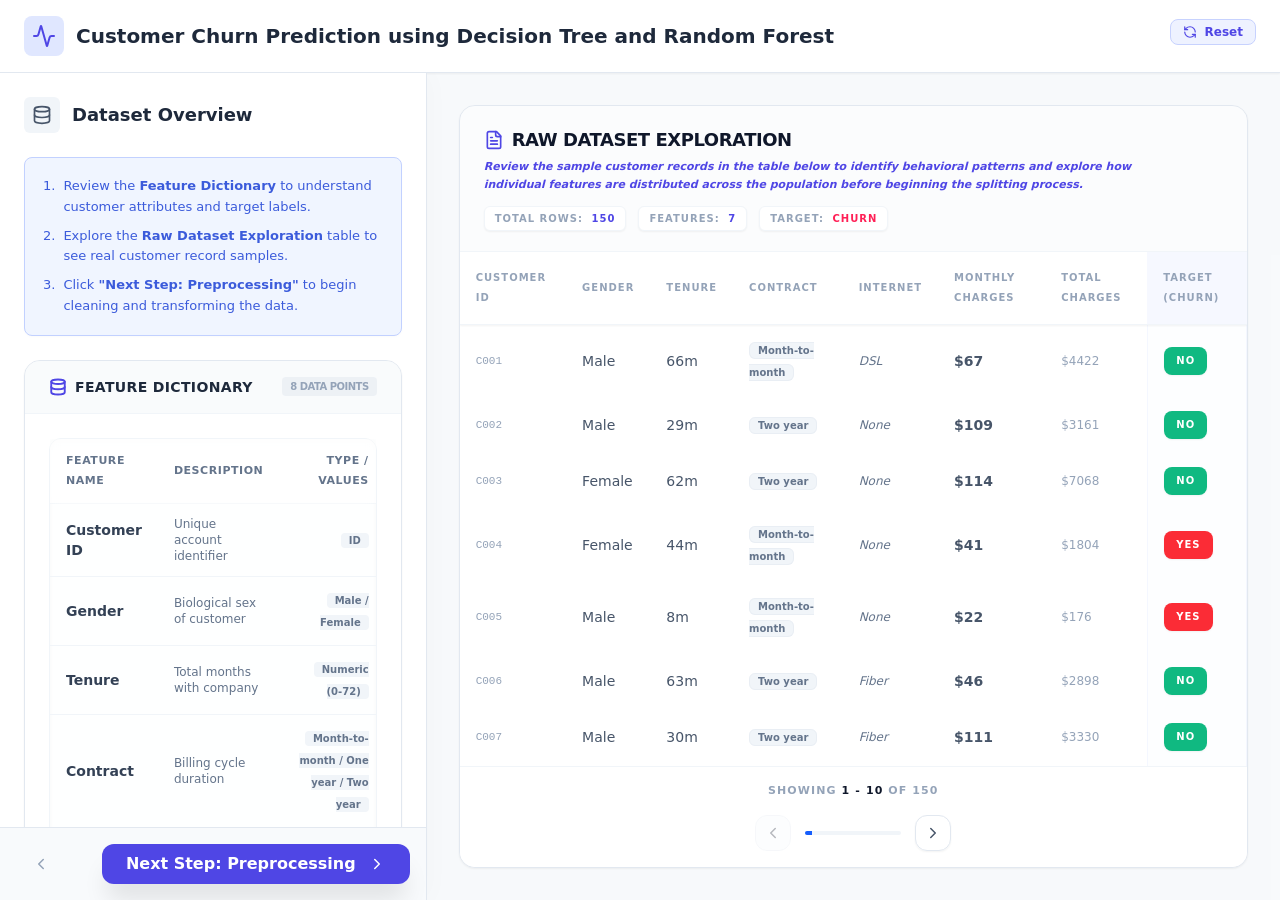
==== commit d991396d: "https://virtual-labs.github.io/exp-customer-churn-au click on the link to test your code." ====
--- a/simulation/index.html
+++ b/simulation/index.html
@@ -4,8 +4,8 @@
     <meta charset="UTF-8" />
     <meta name="viewport" content="width=device-width, initial-scale=1.0" />
     <title>Exp-11</title>
-    <script type="module" crossorigin src="js/index-BL79K11K.js"></script>
-    <link rel="stylesheet" crossorigin href="css/index-DDQQYLzj.css">
+    <script type="module" crossorigin src="js/index-D_oT7nop.js"></script>
+    <link rel="stylesheet" crossorigin href="css/index-BN4GDqSn.css">
   </head>
   <body>
     <div id="root"></div>
--- a/simulation/css/index-BN4GDqSn.css
+++ b/simulation/css/index-BN4GDqSn.css
@@ -0,0 +1 @@
+.p-1\.5{padding:.375rem}.text-left{text-align:left}.rounded-tl-lg{border-top-left-radius:.5rem}.rounded-tr-lg{border-top-right-radius:.5rem}.border-slate-100{border-color:#f1f5f9}.hover\:bg-slate-50:hover{background-color:#f8fafc}.border{border-width:1px}.hover\:border-indigo-300:hover{border-color:#a5b4fc}.w-5{width:1.25rem}.h-5{height:1.25rem}.border-indigo-600{border-color:#4f46e5}.text-indigo-900{color:#312e81}.bg-amber-50{background-color:#fffbeb}.border-amber-200{border-color:#fde68a}.text-amber-800{color:#92400e}.mx-auto{margin-left:auto;margin-right:auto}.text-indigo-400{color:#818cf8}.opacity-50{opacity:.5}.custom-scrollbar::-webkit-scrollbar{width:5px}.custom-scrollbar::-webkit-scrollbar-track{background:transparent}.custom-scrollbar::-webkit-scrollbar-thumb{background:#cbd5e1;border-radius:10px}.custom-scrollbar::-webkit-scrollbar-thumb:hover{background:#94a3b8}.mb-8{margin-bottom:2rem}.mb-3{margin-bottom:.75rem}input[type=range].appearance-none::-webkit-slider-thumb{-webkit-appearance:none;-moz-appearance:none;appearance:none;width:20px;height:20px;background:#6366f1;cursor:pointer;border-radius:50%;border:3px solid white;box-shadow:0 4px 6px -1px #0000001a,0 2px 4px -2px #0000001a;transition:all .2s}input[type=range].appearance-none::-moz-range-thumb{width:20px;height:20px;background:#6366f1;cursor:pointer;border-radius:50%;border:3px solid white;box-shadow:0 4px 6px -1px #0000001a,0 2px 4px -2px #0000001a;transition:all .2s}input[type=range].appearance-none:hover::-webkit-slider-thumb{transform:scale(1.1);background:#4f46e5}input[type=range].appearance-none:hover::-moz-range-thumb{transform:scale(1.1);background:#4f46e5}.w-3{width:.75rem}.h-3{height:.75rem}.bg-emerald-400{background-color:#34d399}.w-64{width:16rem}.pointer-events-none{pointer-events:none}.text-3xl{font-size:1.875rem;line-height:2.25rem}.mt-8{margin-top:2rem}.text-indigo-800{color:#1e3a8a}.text-indigo-500{color:#6366f1}.border-emerald-100{border-color:#d1fae5}.text-emerald-500{color:#10b981}.tree-line-animate{stroke-dasharray:100;stroke-dashoffset:100;animation:dash 1s linear forwards}@keyframes dash{to{stroke-dashoffset:0}}.no-scrollbar::-webkit-scrollbar{display:none}.no-scrollbar{-ms-overflow-style:none;scrollbar-width:none}input[type=range].accent-indigo-600::-webkit-slider-runnable-track{height:.5rem;border-radius:999px}input[type=range].accent-emerald-500::-webkit-slider-runnable-track{height:.375rem;border-radius:999px}.focus\:ring-indigo-500:focus{--tw-ring-color: rgb(99 102 241)}.focus\:border-indigo-500:focus{border-color:#6366f1}.block{display:block}.p-2\.5{padding:.625rem}.max-w-xl{max-width:36rem}.items-end{align-items:flex-end}.h-32{height:8rem}.border-l{border-left-width:1px}.border-slate-300{border-color:#cbd5e1}.rounded-t-sm{border-top-left-radius:.125rem;border-top-right-radius:.125rem}.mt-2{margin-top:.5rem}.text-2xl{font-size:1.5rem;line-height:2rem}.objectives-card{background-color:#fffbeb;border:1px solid rgb(254 243 199);border-left:4px solid rgb(245 158 11);border-radius:.75rem;padding:1rem}.card-title{font-weight:700;display:flex;align-items:center;gap:.5rem;font-size:.875rem;margin-bottom:.75rem}.objectives-list{display:flex;flex-direction:column;gap:.625rem;font-size:.8125rem;color:#92400e}.objective-item{display:flex;gap:.5rem}.explanation-card{background-color:#eef2ff80;border:1px solid rgb(224 231 255);border-radius:.75rem;padding:1rem}.explanation-text{font-size:.75rem;color:#4338cacc;line-height:1.5}.train-execution-card{background-color:#fff;border:1px solid rgb(226 232 240);border-radius:1rem;padding:1.5rem;display:flex;flex-direction:column;align-items:center;text-align:center;gap:1rem;box-shadow:0 1px 2px #0000000d}.icon-container{padding:1rem;border-radius:1rem}.icon-container.pending{background-color:#eef2ff;color:#4f46e5;box-shadow:inset 0 2px 4px #0000000f}.icon-container.success{background-color:#ecfdf5;color:#059669}.card-heading{font-weight:700;color:#1e293b;font-size:1.125rem}.card-subheading{font-size:.75rem;color:#64748b;max-width:240px;line-height:1.5}.train-button{width:100%;padding:.875rem 1rem;border-radius:.75rem;font-weight:700;display:flex;align-items:center;justify-content:center;gap:.5rem;transition:all .2s;cursor:pointer;border:none}.train-button.ready{background-color:#4f46e5;color:#fff;box-shadow:0 4px 6px -1px #4f46e51a,0 2px 4px -2px #4f46e51a}.train-button.ready:hover{background-color:#4338ca;transform:translateY(-1px)}.train-button.training{background-color:#e0e7ff;color:#818cf8;cursor:wait}.train-button.trained{background-color:#d1fae5;color:#047857;cursor:not-allowed}.success-feedback{background-color:#ecfdf5;border:1px solid rgb(167 243 208);border-radius:.75rem;padding:1rem;display:flex;gap:.75rem;box-shadow:0 1px 2px #0000000d}.feedback-text{font-size:.8125rem;color:#065f46}.pending-state-container{height:100%;display:flex;flex-direction:column;align-items:center;justify-content:center;background-color:#fff;border-radius:1rem;border:1px solid rgb(226 232 240);padding:2rem;text-align:center;position:relative;overflow:hidden}.background-icon{position:absolute;top:0;right:0;bottom:0;left:0;display:flex;align-items:center;justify-content:center;opacity:.03;pointer-events:none}.icon-pulse-box{background-color:#f8fafc;padding:2rem;border-radius:9999px;color:#cbd5e1;margin:0 auto 1.5rem;border:2px dashed rgb(226 232 240);width:fit-content;animation:pulse-animation 2s infinite}@keyframes pulse-animation{0%{transform:scale(1);opacity:1}50%{transform:scale(1.05);opacity:.7}to{transform:scale(1);opacity:1}}.main-heading{font-size:1.5rem;font-weight:700;color:#1e293b;margin-bottom:.75rem}.sub-heading{font-size:.875rem;color:#64748b;line-height:1.6}.training-state-container{height:100%;display:flex;flex-direction:column;align-items:center;justify-content:center;background-color:#4f46e50d;border-radius:1rem;border:2px dashed rgb(199 210 254);padding:2rem}.stage-wrapper{max-width:28rem;width:100%}.header-section{display:flex;flex-direction:column;align-items:center;gap:1.5rem;margin-bottom:3rem}.main-icon-container{position:relative}.main-icon{width:6rem;height:6rem;border-radius:1.5rem;background-color:#4f46e5;color:#fff;display:flex;align-items:center;justify-content:center;box-shadow:0 25px 50px -12px #4f46e540;animation:bounce-animation 1s infinite}@keyframes bounce-animation{0%,to{transform:translateY(-25%);animation-timing-function:cubic-bezier(.8,0,1,1)}50%{transform:translateY(0);animation-timing-function:cubic-bezier(0,0,.2,1)}}.badge{position:absolute;top:-.5rem;right:-.5rem;width:2rem;height:2rem;border-radius:9999px;background-color:#10b981;border:4px solid white;display:flex;align-items:center;justify-content:center}.badge .dot{width:.5rem;height:.5rem;border-radius:9999px;background-color:#fff}.training-title{font-size:1.25rem;font-weight:700;color:#312e81;text-align:center}.training-subtitle{font-size:.875rem;color:#4f46e599;margin-top:.25rem;text-align:center}.stages-list{display:flex;flex-direction:column;gap:1rem}.stage-item{display:flex;align-items:center;gap:1rem;padding:1rem;border-radius:.75rem;transition:all .5s}.stage-item.pending{opacity:.4}.stage-item.active{background-color:#fff;box-shadow:0 10px 15px -3px #0000001a;transform:scale(1.02);border:1px solid rgb(224 231 255)}.stage-icon{padding:.5rem;border-radius:.5rem;display:flex;align-items:center;justify-content:center}.stage-item.active .stage-icon{background-color:#4f46e5;color:#fff}.stage-item.completed .stage-icon{background-color:#d1fae5;color:#059669}.stage-item.pending .stage-icon{background-color:#f1f5f9;color:#94a3b8}.stage-label{font-weight:700;font-size:.875rem}.stage-item.active .stage-label{color:#312e81}.stage-item.completed .stage-label{color:#1e293b}.stage-item.pending .stage-label{color:#64748b}.dots-loader{margin-left:auto;display:flex;gap:.25rem}.loader-dot{width:.375rem;height:.375rem;border-radius:9999px;background-color:#4f46e5;animation:dot-bounce 1s infinite}.loader-dot:nth-child(2){animation-delay:.2s}.loader-dot:nth-child(3){animation-delay:.4s}@keyframes dot-bounce{0%,to{transform:translateY(0)}50%{transform:translateY(-.25rem)}}.trained-state-container{height:100%;display:flex;flex-direction:column;background-color:#f8fafc80;border-radius:1rem;border:1px solid rgb(226 232 240);overflow:hidden}.panel-header{padding:1rem 1.5rem;background-color:#fff;border-bottom:1px solid rgb(226 232 240);display:flex;align-items:center;justify-content:space-between}.title-group{display:flex;align-items:center;gap:.75rem}.title-icon{background-color:#4f46e5;padding:.375rem;border-radius:.5rem;color:#fff}.panel-title{font-weight:700;color:#1e293b;font-size:1rem}.panel-subtitle{font-size:.625rem;color:#64748b;text-transform:uppercase;letter-spacing:-.025em}.legend-pills{display:flex;align-items:center;gap:1rem;padding:.5rem .75rem;background-color:#f8fafc;border-radius:.75rem;border:1px solid rgb(241 245 249)}.legend-label{font-size:.75rem;font-weight:600;color:#64748b;margin-right:-.25rem}.legend-pill{display:flex;align-items:center;gap:.5rem;padding:0 .5rem}.legend-pill.stay{border-right:1px solid rgb(226 232 240)}.pill-dot{width:.75rem;height:.75rem;border-radius:9999px;box-shadow:0 1px 2px #0000000d}.stay .pill-dot{background-color:#10b981}.churn .pill-dot{background-color:#ef4444}.pill-text{font-size:.625rem;font-weight:700;color:#475569;text-transform:uppercase}.panel-content{flex:1;padding:1.5rem;overflow:auto;display:flex;flex-direction:column;gap:1.5rem}@media(min-width:1024px){.panel-content{flex-direction:row}}.tree-area{flex:1;background-color:#fff;border:1px solid rgb(226 232 240);border-radius:1rem;padding:2rem;display:flex;flex-direction:column;align-items:center;box-shadow:0 1px 2px #0000000d;position:relative;overflow:auto;min-height:500px}.info-overlay{position:absolute;top:1rem;right:1rem;text-align:center}.purity-card{background-color:#eef2ff;border:1px solid rgb(224 231 255);padding:.75rem;border-radius:.75rem;box-shadow:0 1px 2px #0000000d;max-width:160px;pointer-events:none}.card-label{font-size:.625rem;font-weight:700;color:#4338ca;margin-bottom:.25rem}.progress-bar{width:100%;background-color:#e2e8f0;height:.375rem;border-radius:9999px;overflow:hidden;display:flex}.progress-fill{background-color:#10b981;height:100%}.card-hint{font-size:.5625rem;color:#6366f1;margin-top:.25rem}.tree-nodes-container{display:flex;flex-direction:column;align-items:center;width:100%;max-width:56rem;gap:3rem;padding-top:1rem}.node-label,.node-type,.leaf-type{font-size:.625rem;font-weight:700;margin-bottom:.5rem;text-transform:uppercase;letter-spacing:.1em}.node-label{background-color:#eef2ff;color:#4f46e5;padding:.125rem .5rem;border-radius:9999px;border:1px solid rgb(224 231 255)}.node-type{color:#94a3b8}.leaf-type{color:#cbd5e1}.node-box{background-color:#fff;border:2px solid;border-radius:1rem;padding:1rem;text-align:center;width:16rem;z-index:10;transition:all .3s}.node-box:hover{transform:scale(1.05)}.root-box{border-color:#c7d2fe;box-shadow:0 20px 25px -5px #0000001a}.root-box:hover{border-color:#818cf8}.node-condition{font-weight:700;color:#312e81;border-bottom:1px solid rgb(238 242 255);padding-bottom:.5rem;margin-bottom:.5rem;font-size:.75rem;text-transform:uppercase}.node-stats{font-size:.625rem;color:#475569;display:flex;flex-direction:column;gap:.25rem;font-family:monospace}.stat-row{display:flex;justify-content:space-between}.highlight{color:#4f46e5}.bold{font-weight:700}.emerald{color:#059669}.red{color:#dc2626}.tree-level{display:flex;align-items:flex-start;justify-content:space-between;width:100%;position:relative}.tree-level.root{justify-content:center}.internal-node-group{display:flex;flex-direction:column;align-items:center;width:42%}.internal-box-churn{background-color:#fef2f2;border-color:#fecaca}.internal-box-stay{background-color:#ecfdf5;border-color:#a7f3d0}.underline-red{border-color:#fee2e2}.underline-emerald{border-color:#d1fae5}.tree-level.leaves{gap:1rem}.leaf-node-container{flex:1;display:flex;flex-direction:column;align-items:center}.leaf-box{border:2px solid;border-radius:.75rem;padding:.75rem;text-align:center;width:100%;box-shadow:0 4px 6px -1px #0000001a}.leaf-box.churn{background-color:#fef2f2;border-color:#fecaca}.leaf-box.stay{background-color:#ecfdf5;border-color:#a7f3d0}.leaf-stats{font-size:.625rem;color:#334155;display:flex;flex-direction:column;gap:.25rem;font-family:monospace}.red-text{color:#b91c1c}.emerald-text{color:#065f46}.connectors{position:absolute;top:100%;width:100%;display:flex;justify-content:center;height:3rem;pointer-events:none}.main-v-line{width:2px;height:100%;border-left:2px dashed rgb(226 232 240)}.fork-h-line{position:absolute;top:0;width:84%;height:2px;border-top:2px dashed rgb(226 232 240);border-radius:1.5rem 1.5rem 0 0}.fork-h-line.small{width:60%}.sidebar-area{display:flex;flex-direction:column;gap:1.5rem}@media(min-width:1024px){.sidebar-area{width:18rem;flex-shrink:0}}.summary-card,.importance-card{background-color:#fff;border:1px solid rgb(226 232 240);border-radius:1rem;padding:1.25rem;box-shadow:0 1px 2px #0000000d}.sidebar-card-title{display:flex;align-items:center;gap:.5rem;font-weight:700;color:#1e293b;font-size:.875rem;margin-bottom:1rem}.sidebar-card-title.inverted{color:#f1f5f9}.importance-card{background-color:#0f172a;color:#fff;border:none;box-shadow:0 20px 25px -5px #0000001a}.stats-list{display:flex;flex-direction:column}.stat-item{display:flex;justify-content:space-between;align-items:center;padding:.5rem 0}.stat-item.border-thin{border-bottom:1px solid rgb(248 250 252)}.stat-label{font-size:.75rem;color:#64748b}.stat-value{font-weight:700;font-family:monospace}.stat-value.indigo{color:#4f46e5}.stat-value.dark{color:#1e293b}.stat-visualization{display:flex;flex-direction:column;align-items:flex-end}.stat-percentage{font-weight:700}.stat-percentage.emerald{color:#10b981}.accuracy-bar-bg{width:6rem;background-color:#f1f5f9;height:.375rem;border-radius:9999px;margin-top:.25rem;overflow:hidden}.accuracy-bar-fill{background-color:#10b981;height:100%}.importance-list{display:flex;flex-direction:column;gap:1.25rem;margin-top:.5rem}.importance-item{display:flex;flex-direction:column;gap:.375rem}.item-labels{display:flex;justify-content:space-between;font-size:.6875rem}.item-name{color:#94a3b8;font-weight:500}.item-value{color:#fff;font-weight:700;font-family:monospace}.item-bar-bg{width:100%;background-color:#ffffff1a;height:.375rem;border-radius:9999px;overflow:hidden}.item-bar-fill{height:100%}.indigo-bar{background-color:#818cf8}.emerald-bar{background-color:#34d399}.orange-bar{background-color:#fb923c}.pink-bar{background-color:#f472b6}.importance-footer{margin-top:1.5rem;font-size:.625rem;color:#64748b;padding:.5rem;background-color:#ffffff0d;border-radius:.5rem;font-style:italic}.animate-spin{animation:spin 1s linear infinite}@keyframes spin{0%{transform:rotate(0)}to{transform:rotate(360deg)}}.animate-ping{animation:ping 1s cubic-bezier(0,0,.2,1) infinite}@keyframes ping{75%,to{transform:scale(2);opacity:0}}.line-clamp-1{overflow:hidden;display:-webkit-box;-webkit-box-orient:vertical;-webkit-line-clamp:1}.pt-2{padding-top:.5rem}.space-y-5>*+*{margin-top:1.25rem}.space-y-2>*+*{margin-top:.5rem}.font-normal{font-weight:400}.appearance-none{-webkit-appearance:none;-moz-appearance:none;appearance:none}.cursor-pointer{cursor:pointer}.accent-indigo-600{accent-color:rgb(79 70 229)}.inset-0{top:0;right:0;bottom:0;left:0}.flex-wrap{flex-wrap:wrap}.content-start{align-content:flex-start}.opacity-20{opacity:.2}.h-8{height:2rem}.bg-emerald-500{background-color:#10b981}.bg-white\/90{background-color:#ffffffe6}.backdrop-blur-sm{-webkit-backdrop-filter:blur(4px);backdrop-filter:blur(4px)}.shadow-xl{box-shadow:0 20px 25px -5px #0000001a}.w-24{width:6rem}.h-24{height:6rem}.-bottom-2{bottom:-.5rem}.-right-2{right:-.5rem}.px-3{padding-left:.75rem;padding-right:.75rem}.gap-4{gap:1rem}.pt-6{padding-top:1.5rem}.mb-1{margin-bottom:.25rem}.tip-text{font-size:16px!important;line-height:1.5!important}.max-w-xs{max-width:20rem}.py-3{padding-top:.75rem;padding-bottom:.75rem}.cursor-wait{cursor:wait}.hover\:shadow:hover{box-shadow:0 10px 15px -3px #0000001a}.text-emerald-900{color:#065f46}.text-slate-300{color:#cbd5e1}.max-w-md{max-width:28rem}.max-w-2xl{max-width:42rem}.h-64{height:16rem}.bg-indigo-50{background-color:#eef2ff}.border-indigo-100{border-color:#dbeafe}.text-indigo-900{color:#1e3a8a}.text-indigo-700{color:#1e40af}.space-y-6>*+*{margin-top:1.5rem}.leading-relaxed{line-height:1.625}.rounded-xl{border-radius:.75rem}.p-5{padding:1.25rem}.space-y-4>*+*{margin-top:1rem}.space-y-3>*+*{margin-top:.75rem}.items-start{align-items:flex-start}.font-mono{font-family:ui-monospace,SFMono-Regular,SF Mono,Consolas,Liberation Mono,Menlo,monospace}.px-1\.5{padding-left:.375rem;padding-right:.375rem}.py-0\.5{padding-top:.125rem;padding-bottom:.125rem}.text-slate-700{color:#334155}.bg-red-100{background-color:#fee2e2}.bg-blue-50{background-color:#eff6ff}.border-blue-100{border-color:#dbeafe}.text-blue-600{color:#2563eb}.mt-0\.5{margin-top:.125rem}.text-blue-900{color:#1e3a8a}.mt-1{margin-top:.25rem}.text-blue-800{color:#1e40af}.rounded-2xl{border-radius:1rem}.overflow-auto{overflow:auto}.w-full{width:100%}.max-w-4xl{max-width:56rem}.space-y-8>*+*{margin-top:2rem}.grid{display:grid}.grid-cols-2{grid-template-columns:repeat(2,minmax(0,1fr))}.gap-6{gap:1.5rem}.text-center{text-align:center}.mb-2{margin-bottom:.5rem}.text-4xl{font-size:2.25rem;line-height:2.5rem}.border-2{border-width:2px}.border-indigo-200{border-color:#c7d2fe}.absolute{position:absolute}.top-0{top:0}.right-0{right:0}.bg-indigo-500{background-color:#6366f1}.px-2{padding-left:.5rem;padding-right:.5rem}.py-1{padding-top:.25rem;padding-bottom:.25rem}.rounded-bl-lg{border-bottom-left-radius:.5rem}.uppercase{text-transform:uppercase}.tracking-wider{letter-spacing:.05em}.gap-8{gap:2rem}.mb-4{margin-bottom:1rem}.grid-cols-3{grid-template-columns:repeat(3,minmax(0,1fr))}.gap-1{gap:.25rem}.col-span-2{grid-column:span 2 / span 2}.text-xs{font-size:.75rem;line-height:1rem}.pb-2{padding-bottom:.5rem}.col-span-1{grid-column:span 1 / span 1}.text-right{text-align:right}.pr-2{padding-right:.5rem}.grid-rows-2{grid-template-rows:repeat(2,minmax(0,1fr))}.bg-emerald-50{background-color:#ecfdf5}.border-emerald-200{border-color:#a7f3d0}.rounded{border-radius:.25rem}.justify-center{justify-content:center}.p-3{padding:.75rem}.h-20{height:5rem}.font-bold{font-weight:700}.text-\[10px\]{font-size:10px}.text-emerald-600{color:#059669}.bg-red-50{background-color:#fef2f2}.border-red-200{border-color:#fecaca}.text-red-700{color:#b91c1c}.text-red-600{color:#dc2626}.bg-emerald-100{background-color:#d1fae5}.border-emerald-300{border-color:#86efac}.text-emerald-800{color:#065f46}.text-emerald-700{color:#047857}.flex{display:flex}.flex-col{flex-direction:column}.h-screen{height:100vh}.text-slate-900{color:#0f172a}.font-sans{font-family:ui-sans-serif,system-ui,-apple-system,BlinkMacSystemFont,Segoe UI,Roboto,Helvetica Neue,Arial,Noto Sans,sans-serif,"Apple Color Emoji","Segoe UI Emoji",Segoe UI Symbol,"Noto Color Emoji"}.overflow-hidden{overflow:hidden}.bg-white{background-color:#fff}.border-b{border-bottom-width:1px}.border-slate-200{border-color:#e2e8f0}.px-6{padding-left:1.5rem;padding-right:1.5rem}.py-4{padding-top:1rem;padding-bottom:1rem}.shrink-0{flex-shrink:0}.shadow-sm{box-shadow:0 1px 2px #0000000d}.z-10{z-index:10}.gap-3{gap:.75rem}.bg-indigo-100{background-color:#e0e7ff}.text-indigo-600{color:#4f46e5}.text-xl{font-size:1.25rem;line-height:1.75rem}.font-semibold{font-weight:600}.text-slate-800{color:#1e293b}.leading-tight{line-height:1.25}.text-sm{font-size:.875rem;line-height:1.25rem}.text-slate-500{color:#64748b}.gap-2{gap:.5rem}.h-2{height:.5rem}.rounded-full{border-radius:9999px}.transition-all{transition-property:all;transition-timing-function:cubic-bezier(.4,0,.2,1);transition-duration:.15s}.duration-300{transition-duration:.3s}.w-8{width:2rem}.w-4{width:1rem}.bg-indigo-300{background-color:#a5b4fc}.bg-slate-200{background-color:#e2e8f0}.ml-3{margin-left:.75rem}.flex-1{flex:1 1 0%}.w-1\/3{width:33.333333%}.min-w-\[350px\]{min-width:350px}.max-w-\[450px\]{max-width:450px}.border-r{border-right-width:1px}.shadow-\[4px_0_24px_rgba\(0\,0\,0\,0\.02\)\]{box-shadow:4px 0 24px #00000005}.p-6{padding:1.5rem}.p-2{padding:.5rem}.rounded-md{border-radius:.375rem}.text-lg{font-size:1.125rem;line-height:1.75rem}.mb-6{margin-bottom:1.5rem}.p-4{padding:1rem}.border-t{border-top-width:1px}.bg-slate-50{background-color:#f8fafc}.justify-between{justify-content:space-between}.items-center{align-items:center}.px-4{padding-left:1rem;padding-right:1rem}.py-2{padding-top:.5rem;padding-bottom:.5rem}.rounded-lg{border-radius:.5rem}.font-medium{font-weight:500}.transition-colors{transition-property:color,background-color,border-color,text-decoration-color,fill,stroke;transition-timing-function:cubic-bezier(.4,0,.2,1);transition-duration:.15s}.text-slate-400{color:#94a3b8}.cursor-not-allowed{cursor:not-allowed}.text-slate-600{color:#475569}.hover\:bg-slate-200:hover{background-color:#e2e8f0}.hover\:text-slate-900:hover{color:#0f172a}.px-5{padding-left:1.25rem;padding-right:1.25rem}.text-white{color:#fff}.bg-indigo-600{background-color:#4f46e5}.hover\:bg-indigo-700:hover{background-color:#4338ca}.bg-slate-100{background-color:#f1f5f9}.bg-slate-50\/50{background-color:#f8fafc80}.relative{position:relative}.p-8{padding:2rem}.overflow-y-auto{overflow-y:auto}.h-full{height:100%}.execution-steps-box{background-color:#f0f5ff!important;border:1px solid #c2d1ff!important;border-radius:8px!important;padding:18px!important;margin-top:20px!important;box-shadow:0 1px 3px #00000005!important}.execution-step-item{display:flex!important;align-items:flex-start!important;gap:8px!important;color:#3b5bdb!important;font-size:13px!important;font-weight:500!important;line-height:1.6!important;margin-bottom:8px!important}.execution-step-item:last-child{margin-bottom:0!important}/*! tailwindcss v4.2.1 | MIT License | https://tailwindcss.com */@layer properties{@supports (((-webkit-hyphens:none)) and (not (margin-trim:inline))) or ((-moz-orient:inline) and (not (color:rgb(from red r g b)))){*,:before,:after,::backdrop{--tw-border-spacing-x:0;--tw-border-spacing-y:0;--tw-translate-x:0;--tw-translate-y:0;--tw-translate-z:0;--tw-scale-x:1;--tw-scale-y:1;--tw-scale-z:1;--tw-rotate-x:initial;--tw-rotate-y:initial;--tw-rotate-z:initial;--tw-skew-x:initial;--tw-skew-y:initial;--tw-space-y-reverse:0;--tw-divide-y-reverse:0;--tw-border-style:solid;--tw-gradient-position:initial;--tw-gradient-from:#0000;--tw-gradient-via:#0000;--tw-gradient-to:#0000;--tw-gradient-stops:initial;--tw-gradient-via-stops:initial;--tw-gradient-from-position:0%;--tw-gradient-via-position:50%;--tw-gradient-to-position:100%;--tw-leading:initial;--tw-font-weight:initial;--tw-tracking:initial;--tw-ordinal:initial;--tw-slashed-zero:initial;--tw-numeric-figure:initial;--tw-numeric-spacing:initial;--tw-numeric-fraction:initial;--tw-shadow:0 0 #0000;--tw-shadow-color:initial;--tw-shadow-alpha:100%;--tw-inset-shadow:0 0 #0000;--tw-inset-shadow-color:initial;--tw-inset-shadow-alpha:100%;--tw-ring-color:initial;--tw-ring-shadow:0 0 #0000;--tw-inset-ring-color:initial;--tw-inset-ring-shadow:0 0 #0000;--tw-ring-inset:initial;--tw-ring-offset-width:0px;--tw-ring-offset-color:#fff;--tw-ring-offset-shadow:0 0 #0000;--tw-blur:initial;--tw-brightness:initial;--tw-contrast:initial;--tw-grayscale:initial;--tw-hue-rotate:initial;--tw-invert:initial;--tw-opacity:initial;--tw-saturate:initial;--tw-sepia:initial;--tw-drop-shadow:initial;--tw-drop-shadow-color:initial;--tw-drop-shadow-alpha:100%;--tw-drop-shadow-size:initial;--tw-backdrop-blur:initial;--tw-backdrop-brightness:initial;--tw-backdrop-contrast:initial;--tw-backdrop-grayscale:initial;--tw-backdrop-hue-rotate:initial;--tw-backdrop-invert:initial;--tw-backdrop-opacity:initial;--tw-backdrop-saturate:initial;--tw-backdrop-sepia:initial;--tw-duration:initial}}}@layer theme{:root,:host{--font-sans:ui-sans-serif, system-ui, sans-serif, "Apple Color Emoji", "Segoe UI Emoji", "Segoe UI Symbol", "Noto Color Emoji";--font-mono:ui-monospace, SFMono-Regular, Menlo, Monaco, Consolas, "Liberation Mono", "Courier New", monospace;--color-red-50:oklch(97.1% .013 17.38);--color-red-100:oklch(93.6% .032 17.717);--color-red-300:oklch(80.8% .114 19.571);--color-red-400:oklch(70.4% .191 22.216);--color-red-500:oklch(63.7% .237 25.331);--color-red-600:oklch(57.7% .245 27.325);--color-red-700:oklch(50.5% .213 27.518);--color-orange-400:oklch(75% .183 55.934);--color-orange-500:oklch(70.5% .213 47.604);--color-orange-600:oklch(64.6% .222 41.116);--color-orange-900:oklch(40.8% .123 38.172);--color-amber-50:oklch(98.7% .022 95.277);--color-amber-100:oklch(96.2% .059 95.617);--color-amber-200:oklch(92.4% .12 95.746);--color-amber-600:oklch(66.6% .179 58.318);--color-yellow-400:oklch(85.2% .199 91.936);--color-green-500:oklch(72.3% .219 149.579);--color-emerald-50:oklch(97.9% .021 166.113);--color-emerald-100:oklch(95% .052 163.051);--color-emerald-200:oklch(90.5% .093 164.15);--color-emerald-300:oklch(84.5% .143 164.978);--color-emerald-400:oklch(76.5% .177 163.223);--color-emerald-500:oklch(69.6% .17 162.48);--color-emerald-600:oklch(59.6% .145 163.225);--color-emerald-700:oklch(50.8% .118 165.612);--color-emerald-800:oklch(43.2% .095 166.913);--color-emerald-900:oklch(37.8% .077 168.94);--color-emerald-950:oklch(26.2% .051 172.552);--color-teal-600:oklch(60% .118 184.704);--color-blue-50:oklch(97% .014 254.604);--color-blue-100:oklch(93.2% .032 255.585);--color-blue-200:oklch(88.2% .059 254.128);--color-blue-600:oklch(54.6% .245 262.881);--color-blue-700:oklch(48.8% .243 264.376);--color-blue-800:oklch(42.4% .199 265.638);--color-blue-900:oklch(37.9% .146 265.522);--color-indigo-50:oklch(96.2% .018 272.314);--color-indigo-100:oklch(93% .034 272.788);--color-indigo-200:oklch(87% .065 274.039);--color-indigo-300:oklch(78.5% .115 274.713);--color-indigo-400:oklch(67.3% .182 276.935);--color-indigo-500:oklch(58.5% .233 277.117);--color-indigo-600:oklch(51.1% .262 276.966);--color-indigo-700:oklch(45.7% .24 277.023);--color-indigo-800:oklch(39.8% .195 277.366);--color-indigo-900:oklch(35.9% .144 278.697);--color-purple-50:oklch(97.7% .014 308.299);--color-purple-100:oklch(94.6% .033 307.174);--color-purple-200:oklch(90.2% .063 306.703);--color-purple-600:oklch(55.8% .288 302.321);--color-purple-700:oklch(49.6% .265 301.924);--color-purple-800:oklch(43.8% .218 303.724);--color-purple-900:oklch(38.1% .176 304.987);--color-rose-50:oklch(96.9% .015 12.422);--color-rose-200:oklch(89.2% .058 10.001);--color-rose-500:oklch(64.5% .246 16.439);--color-rose-600:oklch(58.6% .253 17.585);--color-rose-700:oklch(51.4% .222 16.935);--color-rose-800:oklch(45.5% .188 13.697);--color-slate-50:oklch(98.4% .003 247.858);--color-slate-100:oklch(96.8% .007 247.896);--color-slate-200:oklch(92.9% .013 255.508);--color-slate-300:oklch(86.9% .022 252.894);--color-slate-400:oklch(70.4% .04 256.788);--color-slate-500:oklch(55.4% .046 257.417);--color-slate-600:oklch(44.6% .043 257.281);--color-slate-700:oklch(37.2% .044 257.287);--color-slate-800:oklch(27.9% .041 260.031);--color-slate-900:oklch(20.8% .042 265.755);--color-white:#fff;--spacing:.25rem;--container-md:28rem;--container-xl:36rem;--container-2xl:42rem;--container-4xl:56rem;--text-xs:.75rem;--text-xs--line-height:calc(1 / .75);--text-sm:.875rem;--text-sm--line-height:calc(1.25 / .875);--text-base:1rem;--text-base--line-height: 1.5 ;--text-lg:1.125rem;--text-lg--line-height:calc(1.75 / 1.125);--text-xl:1.25rem;--text-xl--line-height:calc(1.75 / 1.25);--text-2xl:1.5rem;--text-2xl--line-height:calc(2 / 1.5);--text-3xl:1.875rem;--text-3xl--line-height: 1.2 ;--text-4xl:2.25rem;--text-4xl--line-height:calc(2.5 / 2.25);--text-5xl:3rem;--text-5xl--line-height:1;--font-weight-medium:500;--font-weight-semibold:600;--font-weight-bold:700;--font-weight-extrabold:800;--font-weight-black:900;--tracking-tighter:-.05em;--tracking-tight:-.025em;--tracking-wide:.025em;--tracking-wider:.05em;--tracking-widest:.1em;--leading-tight:1.25;--leading-snug:1.375;--leading-relaxed:1.625;--radius-md:.375rem;--radius-lg:.5rem;--radius-xl:.75rem;--radius-2xl:1rem;--radius-3xl:1.5rem;--animate-spin:spin 1s linear infinite;--animate-ping:ping 1s cubic-bezier(0, 0, .2, 1) infinite;--animate-pulse:pulse 2s cubic-bezier(.4, 0, .6, 1) infinite;--animate-bounce:bounce 1s infinite;--blur-sm:8px;--blur-md:12px;--default-transition-duration:.15s;--default-transition-timing-function:cubic-bezier(.4, 0, .2, 1);--default-font-family:var(--font-sans);--default-mono-font-family:var(--font-mono)}}@layer base{*,:after,:before,::backdrop{box-sizing:border-box;border:0 solid;margin:0;padding:0}::file-selector-button{box-sizing:border-box;border:0 solid;margin:0;padding:0}html,:host{-webkit-text-size-adjust:100%;-moz-tab-size:4;tab-size:4;line-height:1.5;font-family:var(--default-font-family,ui-sans-serif, system-ui, sans-serif, "Apple Color Emoji", "Segoe UI Emoji", "Segoe UI Symbol", "Noto Color Emoji");font-feature-settings:var(--default-font-feature-settings,normal);font-variation-settings:var(--default-font-variation-settings,normal);-webkit-tap-highlight-color:transparent}hr{height:0;color:inherit;border-top-width:1px}abbr:where([title]){-webkit-text-decoration:underline dotted;text-decoration:underline dotted}h1,h2,h3,h4,h5,h6{font-size:inherit;font-weight:inherit}a{color:inherit;-webkit-text-decoration:inherit;text-decoration:inherit}b,strong{font-weight:bolder}code,kbd,samp,pre{font-family:var(--default-mono-font-family,ui-monospace, SFMono-Regular, Menlo, Monaco, Consolas, "Liberation Mono", "Courier New", monospace);font-feature-settings:var(--default-mono-font-feature-settings,normal);font-variation-settings:var(--default-mono-font-variation-settings,normal);font-size:1em}small{font-size:80%}sub,sup{vertical-align:baseline;font-size:75%;line-height:0;position:relative}sub{bottom:-.25em}sup{top:-.5em}table{text-indent:0;border-color:inherit;border-collapse:collapse}:-moz-focusring{outline:auto}progress{vertical-align:baseline}summary{display:list-item}ol,ul,menu{list-style:none}img,svg,video,canvas,audio,iframe,embed,object{vertical-align:middle;display:block}img,video{max-width:100%;height:auto}button,input,select,optgroup,textarea{font:inherit;font-feature-settings:inherit;font-variation-settings:inherit;letter-spacing:inherit;color:inherit;opacity:1;background-color:#0000;border-radius:0}::file-selector-button{font:inherit;font-feature-settings:inherit;font-variation-settings:inherit;letter-spacing:inherit;color:inherit;opacity:1;background-color:#0000;border-radius:0}:where(select:is([multiple],[size])) optgroup{font-weight:bolder}:where(select:is([multiple],[size])) optgroup option{padding-inline-start:20px}::file-selector-button{margin-inline-end:4px}::placeholder{opacity:1}@supports (not ((-webkit-appearance:-apple-pay-button))) or (contain-intrinsic-size:1px){::placeholder{color:currentColor}@supports (color:color-mix(in lab,red,red)){::placeholder{color:color-mix(in oklab,currentcolor 50%,transparent)}}}textarea{resize:vertical}::-webkit-search-decoration{-webkit-appearance:none}::-webkit-date-and-time-value{min-height:1lh;text-align:inherit}::-webkit-datetime-edit{display:inline-flex}::-webkit-datetime-edit-fields-wrapper{padding:0}::-webkit-datetime-edit{padding-block:0}::-webkit-datetime-edit-year-field{padding-block:0}::-webkit-datetime-edit-month-field{padding-block:0}::-webkit-datetime-edit-day-field{padding-block:0}::-webkit-datetime-edit-hour-field{padding-block:0}::-webkit-datetime-edit-minute-field{padding-block:0}::-webkit-datetime-edit-second-field{padding-block:0}::-webkit-datetime-edit-millisecond-field{padding-block:0}::-webkit-datetime-edit-meridiem-field{padding-block:0}::-webkit-calendar-picker-indicator{line-height:1}:-moz-ui-invalid{box-shadow:none}button,input:where([type=button],[type=reset],[type=submit]){-webkit-appearance:button;-moz-appearance:button;appearance:button}::file-selector-button{-webkit-appearance:button;-moz-appearance:button;appearance:button}::-webkit-inner-spin-button{height:auto}::-webkit-outer-spin-button{height:auto}[hidden]:where(:not([hidden=until-found])){display:none!important}}@layer components;@layer utilities{.pointer-events-none{pointer-events:none}.absolute{position:absolute}.relative{position:relative}.sticky{position:sticky}.inset-0{inset:calc(var(--spacing) * 0)}.start{inset-inline-start:var(--spacing)}.-top-0\.5{top:calc(var(--spacing) * -.5)}.-top-10{top:calc(var(--spacing) * -10)}.-top-20{top:calc(var(--spacing) * -20)}.top-0{top:calc(var(--spacing) * 0)}.top-1\/2{top:50%}.top-4{top:calc(var(--spacing) * 4)}.top-\[-40px\]{top:-40px}.top-full{top:100%}.-right-20{right:calc(var(--spacing) * -20)}.right-0{right:calc(var(--spacing) * 0)}.right-4{right:calc(var(--spacing) * 4)}.right-6{right:calc(var(--spacing) * 6)}.-bottom-1{bottom:calc(var(--spacing) * -1)}.-bottom-6{bottom:calc(var(--spacing) * -6)}.-bottom-20{bottom:calc(var(--spacing) * -20)}.bottom-4{bottom:calc(var(--spacing) * 4)}.bottom-full{bottom:100%}.left-0{left:calc(var(--spacing) * 0)}.left-1\/2{left:50%}.left-1\/4{left:25%}.z-0{z-index:0}.z-10{z-index:10}.z-50{z-index:50}.order-1{order:1}.order-2{order:2}.col-span-1{grid-column:span 1/span 1}.col-span-2{grid-column:span 2/span 2}.col-span-3{grid-column:span 3/span 3}.mx-2{margin-inline:calc(var(--spacing) * 2)}.my-1{margin-block:calc(var(--spacing) * 1)}.mt-0\.5{margin-top:calc(var(--spacing) * .5)}.mt-1{margin-top:calc(var(--spacing) * 1)}.mt-1\.5{margin-top:calc(var(--spacing) * 1.5)}.mt-2{margin-top:calc(var(--spacing) * 2)}.mt-3{margin-top:calc(var(--spacing) * 3)}.mt-4{margin-top:calc(var(--spacing) * 4)}.mt-6{margin-top:calc(var(--spacing) * 6)}.mt-8{margin-top:calc(var(--spacing) * 8)}.mt-auto{margin-top:auto}.mr-1{margin-right:calc(var(--spacing) * 1)}.mb-1{margin-bottom:calc(var(--spacing) * 1)}.mb-1\.5{margin-bottom:calc(var(--spacing) * 1.5)}.mb-2{margin-bottom:calc(var(--spacing) * 2)}.mb-2\.5{margin-bottom:calc(var(--spacing) * 2.5)}.mb-3{margin-bottom:calc(var(--spacing) * 3)}.mb-4{margin-bottom:calc(var(--spacing) * 4)}.mb-5{margin-bottom:calc(var(--spacing) * 5)}.mb-6{margin-bottom:calc(var(--spacing) * 6)}.mb-8{margin-bottom:calc(var(--spacing) * 8)}.mb-10{margin-bottom:calc(var(--spacing) * 10)}.ml-1{margin-left:calc(var(--spacing) * 1)}.ml-4{margin-left:calc(var(--spacing) * 4)}.ml-auto{margin-left:auto}.block{display:block}.flex{display:flex}.grid{display:grid}.inline-block{display:inline-block}.inline-flex{display:inline-flex}.table{display:table}.h-0\.5{height:calc(var(--spacing) * .5)}.h-1{height:calc(var(--spacing) * 1)}.h-1\.5{height:calc(var(--spacing) * 1.5)}.h-2{height:calc(var(--spacing) * 2)}.h-2\.5{height:calc(var(--spacing) * 2.5)}.h-3{height:calc(var(--spacing) * 3)}.h-4{height:calc(var(--spacing) * 4)}.h-5{height:calc(var(--spacing) * 5)}.h-6{height:calc(var(--spacing) * 6)}.h-8{height:calc(var(--spacing) * 8)}.h-10{height:calc(var(--spacing) * 10)}.h-12{height:calc(var(--spacing) * 12)}.h-14{height:calc(var(--spacing) * 14)}.h-20{height:calc(var(--spacing) * 20)}.h-24{height:calc(var(--spacing) * 24)}.h-32{height:calc(var(--spacing) * 32)}.h-40{height:calc(var(--spacing) * 40)}.h-64{height:calc(var(--spacing) * 64)}.h-80{height:calc(var(--spacing) * 80)}.h-\[40px\]{height:40px}.h-fit{height:fit-content}.h-full{height:100%}.h-px{height:1px}.h-screen{height:100vh}.min-h-\[5rem\]{min-height:5rem}.min-h-\[250px\]{min-height:250px}.w-0\.5{width:calc(var(--spacing) * .5)}.w-1{width:calc(var(--spacing) * 1)}.w-1\.5{width:calc(var(--spacing) * 1.5)}.w-1\/2{width:50%}.w-1\/3{width:33.3333%}.w-2{width:calc(var(--spacing) * 2)}.w-2\.5{width:calc(var(--spacing) * 2.5)}.w-2\/3{width:66.6667%}.w-4{width:calc(var(--spacing) * 4)}.w-5{width:calc(var(--spacing) * 5)}.w-6{width:calc(var(--spacing) * 6)}.w-8{width:calc(var(--spacing) * 8)}.w-10{width:calc(var(--spacing) * 10)}.w-12{width:calc(var(--spacing) * 12)}.w-14{width:calc(var(--spacing) * 14)}.w-24{width:calc(var(--spacing) * 24)}.w-32{width:calc(var(--spacing) * 32)}.w-40{width:calc(var(--spacing) * 40)}.w-48{width:calc(var(--spacing) * 48)}.w-64{width:calc(var(--spacing) * 64)}.w-80{width:calc(var(--spacing) * 80)}.w-\[85\%\]{width:85%}.w-\[calc\(100\%-10px\)\]{width:calc(100% - 10px)}.w-full{width:100%}.w-px{width:1px}.max-w-2xl{max-width:var(--container-2xl)}.max-w-4xl{max-width:var(--container-4xl)}.max-w-\[300px\]{max-width:300px}.max-w-\[380px\]{max-width:380px}.max-w-\[450px\]{max-width:450px}.max-w-md{max-width:var(--container-md)}.max-w-xl{max-width:var(--container-xl)}.min-w-\[50px\]{min-width:50px}.min-w-\[350px\]{min-width:350px}.flex-1{flex:1}.shrink-0{flex-shrink:0}.border-separate{border-collapse:separate}.border-spacing-0{--tw-border-spacing-x:calc(var(--spacing) * 0);--tw-border-spacing-y:calc(var(--spacing) * 0);border-spacing:var(--tw-border-spacing-x) var(--tw-border-spacing-y)}.origin-right{transform-origin:100%}.origin-top{transform-origin:top}.-translate-x-1\/2{--tw-translate-x: -50% ;translate:var(--tw-translate-x) var(--tw-translate-y)}.translate-x-8{--tw-translate-x:calc(var(--spacing) * 8);translate:var(--tw-translate-x) var(--tw-translate-y)}.translate-x-12{--tw-translate-x:calc(var(--spacing) * 12);translate:var(--tw-translate-x) var(--tw-translate-y)}.-translate-y-1\/2{--tw-translate-y: -50% ;translate:var(--tw-translate-x) var(--tw-translate-y)}.-translate-y-8{--tw-translate-y:calc(var(--spacing) * -8);translate:var(--tw-translate-x) var(--tw-translate-y)}.-translate-y-12{--tw-translate-y:calc(var(--spacing) * -12);translate:var(--tw-translate-x) var(--tw-translate-y)}.translate-y-full{--tw-translate-y:100%;translate:var(--tw-translate-x) var(--tw-translate-y)}.scale-90{--tw-scale-x:90%;--tw-scale-y:90%;--tw-scale-z:90%;scale:var(--tw-scale-x) var(--tw-scale-y)}.scale-95{--tw-scale-x:95%;--tw-scale-y:95%;--tw-scale-z:95%;scale:var(--tw-scale-x) var(--tw-scale-y)}.scale-105{--tw-scale-x:105%;--tw-scale-y:105%;--tw-scale-z:105%;scale:var(--tw-scale-x) var(--tw-scale-y)}.scale-110{--tw-scale-x:110%;--tw-scale-y:110%;--tw-scale-z:110%;scale:var(--tw-scale-x) var(--tw-scale-y)}.rotate-45{rotate:45deg}.transform{transform:var(--tw-rotate-x,) var(--tw-rotate-y,) var(--tw-rotate-z,) var(--tw-skew-x,) var(--tw-skew-y,)}.animate-bounce{animation:var(--animate-bounce)}.animate-ping{animation:var(--animate-ping)}.animate-pulse{animation:var(--animate-pulse)}.animate-spin{animation:var(--animate-spin)}.cursor-default{cursor:default}.cursor-help{cursor:help}.cursor-not-allowed{cursor:not-allowed}.cursor-pointer{cursor:pointer}.cursor-wait{cursor:wait}.appearance-none{-webkit-appearance:none;-moz-appearance:none;appearance:none}.grid-cols-1{grid-template-columns:repeat(1,minmax(0,1fr))}.grid-cols-2{grid-template-columns:repeat(2,minmax(0,1fr))}.grid-cols-3{grid-template-columns:repeat(3,minmax(0,1fr))}.grid-cols-5{grid-template-columns:repeat(5,minmax(0,1fr))}.grid-rows-2{grid-template-rows:repeat(2,minmax(0,1fr))}.flex-col{flex-direction:column}.flex-wrap{flex-wrap:wrap}.items-center{align-items:center}.items-end{align-items:flex-end}.items-start{align-items:flex-start}.items-stretch{align-items:stretch}.justify-between{justify-content:space-between}.justify-center{justify-content:center}.gap-1{gap:calc(var(--spacing) * 1)}.gap-1\.5{gap:calc(var(--spacing) * 1.5)}.gap-2{gap:calc(var(--spacing) * 2)}.gap-2\.5{gap:calc(var(--spacing) * 2.5)}.gap-3{gap:calc(var(--spacing) * 3)}.gap-4{gap:calc(var(--spacing) * 4)}.gap-5{gap:calc(var(--spacing) * 5)}.gap-6{gap:calc(var(--spacing) * 6)}.gap-8{gap:calc(var(--spacing) * 8)}.gap-10{gap:calc(var(--spacing) * 10)}.gap-12{gap:calc(var(--spacing) * 12)}.gap-16{gap:calc(var(--spacing) * 16)}:where(.space-y-1>:not(:last-child)){--tw-space-y-reverse:0;margin-block-start:calc(calc(var(--spacing) * 1) * var(--tw-space-y-reverse));margin-block-end:calc(calc(var(--spacing) * 1) * calc(1 - var(--tw-space-y-reverse)))}:where(.space-y-2>:not(:last-child)){--tw-space-y-reverse:0;margin-block-start:calc(calc(var(--spacing) * 2) * var(--tw-space-y-reverse));margin-block-end:calc(calc(var(--spacing) * 2) * calc(1 - var(--tw-space-y-reverse)))}:where(.space-y-3>:not(:last-child)){--tw-space-y-reverse:0;margin-block-start:calc(calc(var(--spacing) * 3) * var(--tw-space-y-reverse));margin-block-end:calc(calc(var(--spacing) * 3) * calc(1 - var(--tw-space-y-reverse)))}:where(.space-y-4>:not(:last-child)){--tw-space-y-reverse:0;margin-block-start:calc(calc(var(--spacing) * 4) * var(--tw-space-y-reverse));margin-block-end:calc(calc(var(--spacing) * 4) * calc(1 - var(--tw-space-y-reverse)))}:where(.space-y-5>:not(:last-child)){--tw-space-y-reverse:0;margin-block-start:calc(calc(var(--spacing) * 5) * var(--tw-space-y-reverse));margin-block-end:calc(calc(var(--spacing) * 5) * calc(1 - var(--tw-space-y-reverse)))}:where(.space-y-6>:not(:last-child)){--tw-space-y-reverse:0;margin-block-start:calc(calc(var(--spacing) * 6) * var(--tw-space-y-reverse));margin-block-end:calc(calc(var(--spacing) * 6) * calc(1 - var(--tw-space-y-reverse)))}:where(.space-y-8>:not(:last-child)){--tw-space-y-reverse:0;margin-block-start:calc(calc(var(--spacing) * 8) * var(--tw-space-y-reverse));margin-block-end:calc(calc(var(--spacing) * 8) * calc(1 - var(--tw-space-y-reverse)))}:where(.divide-y>:not(:last-child)){--tw-divide-y-reverse:0;border-bottom-style:var(--tw-border-style);border-top-style:var(--tw-border-style);border-top-width:calc(1px * var(--tw-divide-y-reverse));border-bottom-width:calc(1px * calc(1 - var(--tw-divide-y-reverse)))}:where(.divide-slate-50>:not(:last-child)){border-color:var(--color-slate-50)}:where(.divide-slate-100>:not(:last-child)){border-color:var(--color-slate-100)}.overflow-auto{overflow:auto}.overflow-hidden{overflow:hidden}.overflow-x-auto{overflow-x:auto}.overflow-y-auto{overflow-y:auto}.rounded{border-radius:.25rem}.rounded-2xl{border-radius:var(--radius-2xl)}.rounded-3xl{border-radius:var(--radius-3xl)}.rounded-\[24px\]{border-radius:24px}.rounded-full{border-radius:3.40282e38px}.rounded-lg{border-radius:var(--radius-lg)}.rounded-md{border-radius:var(--radius-md)}.rounded-xl{border-radius:var(--radius-xl)}.rounded-t-2xl{border-top-left-radius:var(--radius-2xl);border-top-right-radius:var(--radius-2xl)}.border{border-style:var(--tw-border-style);border-width:1px}.border-2{border-style:var(--tw-border-style);border-width:2px}.border-x{border-inline-style:var(--tw-border-style);border-inline-width:1px}.border-t{border-top-style:var(--tw-border-style);border-top-width:1px}.border-t-2{border-top-style:var(--tw-border-style);border-top-width:2px}.border-r{border-right-style:var(--tw-border-style);border-right-width:1px}.border-r-2{border-right-style:var(--tw-border-style);border-right-width:2px}.border-b{border-bottom-style:var(--tw-border-style);border-bottom-width:1px}.border-l-2{border-left-style:var(--tw-border-style);border-left-width:2px}.border-l-4{border-left-style:var(--tw-border-style);border-left-width:4px}.border-dashed{--tw-border-style:dashed;border-style:dashed}.border-dotted{--tw-border-style:dotted;border-style:dotted}.border-amber-100{border-color:var(--color-amber-100)}.border-amber-200{border-color:var(--color-amber-200)}.border-blue-100{border-color:var(--color-blue-100)}.border-current{border-color:currentColor}.border-emerald-100{border-color:var(--color-emerald-100)}.border-emerald-200{border-color:var(--color-emerald-200)}.border-emerald-300{border-color:var(--color-emerald-300)}.border-emerald-500{border-color:var(--color-emerald-500)}.border-emerald-500\/20{border-color:#00bb7f33}@supports (color:color-mix(in lab,red,red)){.border-emerald-500\/20{border-color:color-mix(in oklab,var(--color-emerald-500) 20%,transparent)}}.border-indigo-100{border-color:var(--color-indigo-100)}.border-indigo-100\/30{border-color:#e0e7ff4d}@supports (color:color-mix(in lab,red,red)){.border-indigo-100\/30{border-color:color-mix(in oklab,var(--color-indigo-100) 30%,transparent)}}.border-indigo-200{border-color:var(--color-indigo-200)}.border-indigo-300{border-color:var(--color-indigo-300)}.border-indigo-500{border-color:var(--color-indigo-500)}.border-indigo-500\/20{border-color:#625fff33}@supports (color:color-mix(in lab,red,red)){.border-indigo-500\/20{border-color:color-mix(in oklab,var(--color-indigo-500) 20%,transparent)}}.border-indigo-700{border-color:var(--color-indigo-700)}.border-orange-600{border-color:var(--color-orange-600)}.border-purple-100{border-color:var(--color-purple-100)}.border-red-50{border-color:var(--color-red-50)}.border-red-100{border-color:var(--color-red-100)}.border-rose-200{border-color:var(--color-rose-200)}.border-slate-100{border-color:var(--color-slate-100)}.border-slate-200{border-color:var(--color-slate-200)}.border-slate-200\/50{border-color:#e2e8f080}@supports (color:color-mix(in lab,red,red)){.border-slate-200\/50{border-color:color-mix(in oklab,var(--color-slate-200) 50%,transparent)}}.border-slate-300{border-color:var(--color-slate-300)}.border-slate-600{border-color:var(--color-slate-600)}.border-slate-800{border-color:var(--color-slate-800)}.border-transparent{border-color:#0000}.border-white\/10{border-color:#ffffff1a}@supports (color:color-mix(in lab,red,red)){.border-white\/10{border-color:color-mix(in oklab,var(--color-white) 10%,transparent)}}.border-white\/20{border-color:#fff3}@supports (color:color-mix(in lab,red,red)){.border-white\/20{border-color:color-mix(in oklab,var(--color-white) 20%,transparent)}}.border-white\/30{border-color:#ffffff4d}@supports (color:color-mix(in lab,red,red)){.border-white\/30{border-color:color-mix(in oklab,var(--color-white) 30%,transparent)}}.border-white\/50{border-color:#ffffff80}@supports (color:color-mix(in lab,red,red)){.border-white\/50{border-color:color-mix(in oklab,var(--color-white) 50%,transparent)}}.border-t-white{border-top-color:var(--color-white)}.border-l-emerald-500{border-left-color:var(--color-emerald-500)}.border-l-indigo-500{border-left-color:var(--color-indigo-500)}.bg-amber-50{background-color:var(--color-amber-50)}.bg-blue-50\/50{background-color:#eff6ff80}@supports (color:color-mix(in lab,red,red)){.bg-blue-50\/50{background-color:color-mix(in oklab,var(--color-blue-50) 50%,transparent)}}.bg-blue-600{background-color:var(--color-blue-600)}.bg-emerald-50{background-color:var(--color-emerald-50)}.bg-emerald-50\/50{background-color:#ecfdf580}@supports (color:color-mix(in lab,red,red)){.bg-emerald-50\/50{background-color:color-mix(in oklab,var(--color-emerald-50) 50%,transparent)}}.bg-emerald-100{background-color:var(--color-emerald-100)}.bg-emerald-200{background-color:var(--color-emerald-200)}.bg-emerald-400{background-color:var(--color-emerald-400)}.bg-emerald-500{background-color:var(--color-emerald-500)}.bg-emerald-500\/10{background-color:#00bb7f1a}@supports (color:color-mix(in lab,red,red)){.bg-emerald-500\/10{background-color:color-mix(in oklab,var(--color-emerald-500) 10%,transparent)}}.bg-emerald-600{background-color:var(--color-emerald-600)}.bg-green-500{background-color:var(--color-green-500)}.bg-indigo-50{background-color:var(--color-indigo-50)}.bg-indigo-50\/10{background-color:#eef2ff1a}@supports (color:color-mix(in lab,red,red)){.bg-indigo-50\/10{background-color:color-mix(in oklab,var(--color-indigo-50) 10%,transparent)}}.bg-indigo-50\/40{background-color:#eef2ff66}@supports (color:color-mix(in lab,red,red)){.bg-indigo-50\/40{background-color:color-mix(in oklab,var(--color-indigo-50) 40%,transparent)}}.bg-indigo-50\/50{background-color:#eef2ff80}@supports (color:color-mix(in lab,red,red)){.bg-indigo-50\/50{background-color:color-mix(in oklab,var(--color-indigo-50) 50%,transparent)}}.bg-indigo-100{background-color:var(--color-indigo-100)}.bg-indigo-200{background-color:var(--color-indigo-200)}.bg-indigo-400{background-color:var(--color-indigo-400)}.bg-indigo-500{background-color:var(--color-indigo-500)}.bg-indigo-500\/10{background-color:#625fff1a}@supports (color:color-mix(in lab,red,red)){.bg-indigo-500\/10{background-color:color-mix(in oklab,var(--color-indigo-500) 10%,transparent)}}.bg-indigo-500\/20{background-color:#625fff33}@supports (color:color-mix(in lab,red,red)){.bg-indigo-500\/20{background-color:color-mix(in oklab,var(--color-indigo-500) 20%,transparent)}}.bg-indigo-600{background-color:var(--color-indigo-600)}.bg-orange-400{background-color:var(--color-orange-400)}.bg-orange-500{background-color:var(--color-orange-500)}.bg-purple-50{background-color:var(--color-purple-50)}.bg-purple-50\/50{background-color:#faf5ff80}@supports (color:color-mix(in lab,red,red)){.bg-purple-50\/50{background-color:color-mix(in oklab,var(--color-purple-50) 50%,transparent)}}.bg-purple-100{background-color:var(--color-purple-100)}.bg-purple-200{background-color:var(--color-purple-200)}.bg-red-50{background-color:var(--color-red-50)}.bg-red-100\/50{background-color:#ffe2e280}@supports (color:color-mix(in lab,red,red)){.bg-red-100\/50{background-color:color-mix(in oklab,var(--color-red-100) 50%,transparent)}}.bg-red-500{background-color:var(--color-red-500)}.bg-rose-50{background-color:var(--color-rose-50)}.bg-rose-500{background-color:var(--color-rose-500)}.bg-slate-50{background-color:var(--color-slate-50)}.bg-slate-50\/30{background-color:#f8fafc4d}@supports (color:color-mix(in lab,red,red)){.bg-slate-50\/30{background-color:color-mix(in oklab,var(--color-slate-50) 30%,transparent)}}.bg-slate-50\/50{background-color:#f8fafc80}@supports (color:color-mix(in lab,red,red)){.bg-slate-50\/50{background-color:color-mix(in oklab,var(--color-slate-50) 50%,transparent)}}.bg-slate-50\/80{background-color:#f8fafccc}@supports (color:color-mix(in lab,red,red)){.bg-slate-50\/80{background-color:color-mix(in oklab,var(--color-slate-50) 80%,transparent)}}.bg-slate-100{background-color:var(--color-slate-100)}.bg-slate-200{background-color:var(--color-slate-200)}.bg-slate-200\/50{background-color:#e2e8f080}@supports (color:color-mix(in lab,red,red)){.bg-slate-200\/50{background-color:color-mix(in oklab,var(--color-slate-200) 50%,transparent)}}.bg-slate-300{background-color:var(--color-slate-300)}.bg-slate-800{background-color:var(--color-slate-800)}.bg-slate-900{background-color:var(--color-slate-900)}.bg-white{background-color:var(--color-white)}.bg-white\/5{background-color:#ffffff0d}@supports (color:color-mix(in lab,red,red)){.bg-white\/5{background-color:color-mix(in oklab,var(--color-white) 5%,transparent)}}.bg-white\/10{background-color:#ffffff1a}@supports (color:color-mix(in lab,red,red)){.bg-white\/10{background-color:color-mix(in oklab,var(--color-white) 10%,transparent)}}.bg-white\/20{background-color:#fff3}@supports (color:color-mix(in lab,red,red)){.bg-white\/20{background-color:color-mix(in oklab,var(--color-white) 20%,transparent)}}.bg-white\/40{background-color:#fff6}@supports (color:color-mix(in lab,red,red)){.bg-white\/40{background-color:color-mix(in oklab,var(--color-white) 40%,transparent)}}.bg-white\/80{background-color:#fffc}@supports (color:color-mix(in lab,red,red)){.bg-white\/80{background-color:color-mix(in oklab,var(--color-white) 80%,transparent)}}.bg-white\/90{background-color:#ffffffe6}@supports (color:color-mix(in lab,red,red)){.bg-white\/90{background-color:color-mix(in oklab,var(--color-white) 90%,transparent)}}.bg-gradient-to-br{--tw-gradient-position:to bottom right in oklab;background-image:linear-gradient(var(--tw-gradient-stops))}.bg-gradient-to-r{--tw-gradient-position:to right in oklab;background-image:linear-gradient(var(--tw-gradient-stops))}.from-blue-50{--tw-gradient-from:var(--color-blue-50);--tw-gradient-stops:var(--tw-gradient-via-stops,var(--tw-gradient-position), var(--tw-gradient-from) var(--tw-gradient-from-position), var(--tw-gradient-to) var(--tw-gradient-to-position))}.from-indigo-600{--tw-gradient-from:var(--color-indigo-600);--tw-gradient-stops:var(--tw-gradient-via-stops,var(--tw-gradient-position), var(--tw-gradient-from) var(--tw-gradient-from-position), var(--tw-gradient-to) var(--tw-gradient-to-position))}.from-indigo-700{--tw-gradient-from:var(--color-indigo-700);--tw-gradient-stops:var(--tw-gradient-via-stops,var(--tw-gradient-position), var(--tw-gradient-from) var(--tw-gradient-from-position), var(--tw-gradient-to) var(--tw-gradient-to-position))}.from-slate-50{--tw-gradient-from:var(--color-slate-50);--tw-gradient-stops:var(--tw-gradient-via-stops,var(--tw-gradient-position), var(--tw-gradient-from) var(--tw-gradient-from-position), var(--tw-gradient-to) var(--tw-gradient-to-position))}.via-indigo-800{--tw-gradient-via:var(--color-indigo-800);--tw-gradient-via-stops:var(--tw-gradient-position), var(--tw-gradient-from) var(--tw-gradient-from-position), var(--tw-gradient-via) var(--tw-gradient-via-position), var(--tw-gradient-to) var(--tw-gradient-to-position);--tw-gradient-stops:var(--tw-gradient-via-stops)}.to-slate-900{--tw-gradient-to:var(--color-slate-900);--tw-gradient-stops:var(--tw-gradient-via-stops,var(--tw-gradient-position), var(--tw-gradient-from) var(--tw-gradient-from-position), var(--tw-gradient-to) var(--tw-gradient-to-position))}.to-transparent{--tw-gradient-to:transparent;--tw-gradient-stops:var(--tw-gradient-via-stops,var(--tw-gradient-position), var(--tw-gradient-from) var(--tw-gradient-from-position), var(--tw-gradient-to) var(--tw-gradient-to-position))}.to-white{--tw-gradient-to:var(--color-white);--tw-gradient-stops:var(--tw-gradient-via-stops,var(--tw-gradient-position), var(--tw-gradient-from) var(--tw-gradient-from-position), var(--tw-gradient-to) var(--tw-gradient-to-position))}.p-0\.5{padding:calc(var(--spacing) * .5)}.p-1\.5{padding:calc(var(--spacing) * 1.5)}.p-2{padding:calc(var(--spacing) * 2)}.p-2\.5{padding:calc(var(--spacing) * 2.5)}.p-3{padding:calc(var(--spacing) * 3)}.p-4{padding:calc(var(--spacing) * 4)}.p-5{padding:calc(var(--spacing) * 5)}.p-6{padding:calc(var(--spacing) * 6)}.p-7{padding:calc(var(--spacing) * 7)}.p-8{padding:calc(var(--spacing) * 8)}.px-1{padding-inline:calc(var(--spacing) * 1)}.px-1\.5{padding-inline:calc(var(--spacing) * 1.5)}.px-2{padding-inline:calc(var(--spacing) * 2)}.px-2\.5{padding-inline:calc(var(--spacing) * 2.5)}.px-3{padding-inline:calc(var(--spacing) * 3)}.px-4{padding-inline:calc(var(--spacing) * 4)}.px-6{padding-inline:calc(var(--spacing) * 6)}.px-\[18px\]{padding-inline:18px}.py-0\.5{padding-block:calc(var(--spacing) * .5)}.py-1{padding-block:calc(var(--spacing) * 1)}.py-1\.5{padding-block:calc(var(--spacing) * 1.5)}.py-2{padding-block:calc(var(--spacing) * 2)}.py-2\.5{padding-block:calc(var(--spacing) * 2.5)}.py-3{padding-block:calc(var(--spacing) * 3)}.py-3\.5{padding-block:calc(var(--spacing) * 3.5)}.py-4{padding-block:calc(var(--spacing) * 4)}.py-5{padding-block:calc(var(--spacing) * 5)}.py-8{padding-block:calc(var(--spacing) * 8)}.py-\[14px\]{padding-block:14px}.pt-1{padding-top:calc(var(--spacing) * 1)}.pt-2{padding-top:calc(var(--spacing) * 2)}.pt-3{padding-top:calc(var(--spacing) * 3)}.pt-4{padding-top:calc(var(--spacing) * 4)}.pt-6{padding-top:calc(var(--spacing) * 6)}.pr-2{padding-right:calc(var(--spacing) * 2)}.pr-6{padding-right:calc(var(--spacing) * 6)}.pb-1{padding-bottom:calc(var(--spacing) * 1)}.pb-1\.5{padding-bottom:calc(var(--spacing) * 1.5)}.pb-2{padding-bottom:calc(var(--spacing) * 2)}.pb-px{padding-bottom:1px}.pl-2{padding-left:calc(var(--spacing) * 2)}.pl-6{padding-left:calc(var(--spacing) * 6)}.text-center{text-align:center}.text-left{text-align:left}.text-right{text-align:right}.font-mono{font-family:var(--font-mono)}.font-sans{font-family:var(--font-sans)}.text-2xl{font-size:var(--text-2xl);line-height:var(--tw-leading,var(--text-2xl--line-height))}.text-3xl{font-size:var(--text-3xl);line-height:var(--tw-leading,var(--text-3xl--line-height))}.text-4xl{font-size:var(--text-4xl);line-height:var(--tw-leading,var(--text-4xl--line-height))}.text-5xl{font-size:var(--text-5xl);line-height:var(--tw-leading,var(--text-5xl--line-height))}.text-base{font-size:var(--text-base);line-height:var(--tw-leading,var(--text-base--line-height))}.text-lg{font-size:var(--text-lg);line-height:var(--tw-leading,var(--text-lg--line-height))}.text-sm{font-size:var(--text-sm);line-height:var(--tw-leading,var(--text-sm--line-height))}.text-xl{font-size:var(--text-xl);line-height:var(--tw-leading,var(--text-xl--line-height))}.text-xs{font-size:var(--text-xs);line-height:var(--tw-leading,var(--text-xs--line-height))}.text-\[8px\]{font-size:8px}.text-\[9px\]{font-size:9px}.text-\[10px\]{font-size:10px}.text-\[11px\]{font-size:11px}.text-\[12px\]{font-size:12px}.text-\[13px\]{font-size:13px}.leading-none{--tw-leading:1;line-height:1}.leading-relaxed{--tw-leading:var(--leading-relaxed);line-height:var(--leading-relaxed)}.leading-snug{--tw-leading:var(--leading-snug);line-height:var(--leading-snug)}.leading-tight{--tw-leading:var(--leading-tight);line-height:var(--leading-tight)}.font-black{--tw-font-weight:var(--font-weight-black);font-weight:var(--font-weight-black)}.font-bold{--tw-font-weight:var(--font-weight-bold);font-weight:var(--font-weight-bold)}.font-extrabold{--tw-font-weight:var(--font-weight-extrabold);font-weight:var(--font-weight-extrabold)}.font-medium{--tw-font-weight:var(--font-weight-medium);font-weight:var(--font-weight-medium)}.font-semibold{--tw-font-weight:var(--font-weight-semibold);font-weight:var(--font-weight-semibold)}.tracking-\[0\.15em\]{--tw-tracking:.15em;letter-spacing:.15em}.tracking-tight{--tw-tracking:var(--tracking-tight);letter-spacing:var(--tracking-tight)}.tracking-tighter{--tw-tracking:var(--tracking-tighter);letter-spacing:var(--tracking-tighter)}.tracking-wide{--tw-tracking:var(--tracking-wide);letter-spacing:var(--tracking-wide)}.tracking-wider{--tw-tracking:var(--tracking-wider);letter-spacing:var(--tracking-wider)}.tracking-widest{--tw-tracking:var(--tracking-widest);letter-spacing:var(--tracking-widest)}.whitespace-nowrap{white-space:nowrap}.text-amber-600{color:var(--color-amber-600)}.text-blue-600{color:var(--color-blue-600)}.text-blue-700{color:var(--color-blue-700)}.text-blue-800{color:var(--color-blue-800)}.text-blue-900{color:var(--color-blue-900)}.text-emerald-300{color:var(--color-emerald-300)}.text-emerald-400{color:var(--color-emerald-400)}.text-emerald-500{color:var(--color-emerald-500)}.text-emerald-600{color:var(--color-emerald-600)}.text-emerald-700{color:var(--color-emerald-700)}.text-emerald-800{color:var(--color-emerald-800)}.text-emerald-800\/80{color:#005f46cc}@supports (color:color-mix(in lab,red,red)){.text-emerald-800\/80{color:color-mix(in oklab,var(--color-emerald-800) 80%,transparent)}}.text-emerald-900{color:var(--color-emerald-900)}.text-emerald-950{color:var(--color-emerald-950)}.text-indigo-100\/90{color:#e0e7ffe6}@supports (color:color-mix(in lab,red,red)){.text-indigo-100\/90{color:color-mix(in oklab,var(--color-indigo-100) 90%,transparent)}}.text-indigo-300{color:var(--color-indigo-300)}.text-indigo-400{color:var(--color-indigo-400)}.text-indigo-500{color:var(--color-indigo-500)}.text-indigo-600{color:var(--color-indigo-600)}.text-indigo-600\/80{color:#4f39f6cc}@supports (color:color-mix(in lab,red,red)){.text-indigo-600\/80{color:color-mix(in oklab,var(--color-indigo-600) 80%,transparent)}}.text-indigo-700{color:var(--color-indigo-700)}.text-indigo-800{color:var(--color-indigo-800)}.text-indigo-800\/80{color:#372aaccc}@supports (color:color-mix(in lab,red,red)){.text-indigo-800\/80{color:color-mix(in oklab,var(--color-indigo-800) 80%,transparent)}}.text-indigo-900{color:var(--color-indigo-900)}.text-indigo-900\/70{color:#312c85b3}@supports (color:color-mix(in lab,red,red)){.text-indigo-900\/70{color:color-mix(in oklab,var(--color-indigo-900) 70%,transparent)}}.text-orange-400{color:var(--color-orange-400)}.text-orange-600{color:var(--color-orange-600)}.text-orange-900{color:var(--color-orange-900)}.text-purple-600{color:var(--color-purple-600)}.text-purple-700{color:var(--color-purple-700)}.text-purple-800\/80{color:#6e11b0cc}@supports (color:color-mix(in lab,red,red)){.text-purple-800\/80{color:color-mix(in oklab,var(--color-purple-800) 80%,transparent)}}.text-purple-900{color:var(--color-purple-900)}.text-red-300{color:var(--color-red-300)}.text-red-400{color:var(--color-red-400)}.text-red-600{color:var(--color-red-600)}.text-red-700{color:var(--color-red-700)}.text-rose-500{color:var(--color-rose-500)}.text-rose-600{color:var(--color-rose-600)}.text-rose-700{color:var(--color-rose-700)}.text-rose-800{color:var(--color-rose-800)}.text-slate-300{color:var(--color-slate-300)}.text-slate-400{color:var(--color-slate-400)}.text-slate-500{color:var(--color-slate-500)}.text-slate-600{color:var(--color-slate-600)}.text-slate-700{color:var(--color-slate-700)}.text-slate-800{color:var(--color-slate-800)}.text-slate-900{color:var(--color-slate-900)}.text-teal-600{color:var(--color-teal-600)}.text-white{color:var(--color-white)}.text-white\/40{color:#fff6}@supports (color:color-mix(in lab,red,red)){.text-white\/40{color:color-mix(in oklab,var(--color-white) 40%,transparent)}}.text-yellow-400{color:var(--color-yellow-400)}.uppercase{text-transform:uppercase}.italic{font-style:italic}.tabular-nums{--tw-numeric-spacing:tabular-nums;font-variant-numeric:var(--tw-ordinal,) var(--tw-slashed-zero,) var(--tw-numeric-figure,) var(--tw-numeric-spacing,) var(--tw-numeric-fraction,)}.underline{text-decoration-line:underline}.decoration-emerald-200{-webkit-text-decoration-color:var(--color-emerald-200);text-decoration-color:var(--color-emerald-200)}.decoration-indigo-200{-webkit-text-decoration-color:var(--color-indigo-200);text-decoration-color:var(--color-indigo-200)}.underline-offset-4{text-underline-offset:4px}.accent-emerald-500{accent-color:var(--color-emerald-500)}.accent-emerald-600{accent-color:var(--color-emerald-600)}.accent-indigo-600{accent-color:var(--color-indigo-600)}.accent-purple-600{accent-color:var(--color-purple-600)}.opacity-0{opacity:0}.opacity-30{opacity:.3}.opacity-40{opacity:.4}.opacity-50{opacity:.5}.opacity-60{opacity:.6}.opacity-80{opacity:.8}.shadow{--tw-shadow:0 1px 3px 0 var(--tw-shadow-color,#0000001a), 0 1px 2px -1px var(--tw-shadow-color,#0000001a);box-shadow:var(--tw-inset-shadow),var(--tw-inset-ring-shadow),var(--tw-ring-offset-shadow),var(--tw-ring-shadow),var(--tw-shadow)}.shadow-2xl{--tw-shadow:0 25px 50px -12px var(--tw-shadow-color,#00000040);box-shadow:var(--tw-inset-shadow),var(--tw-inset-ring-shadow),var(--tw-ring-offset-shadow),var(--tw-ring-shadow),var(--tw-shadow)}.shadow-\[0_0_10px_rgba\(79\,70\,229\,0\.5\)\]{--tw-shadow:0 0 10px var(--tw-shadow-color,#4f46e580);box-shadow:var(--tw-inset-shadow),var(--tw-inset-ring-shadow),var(--tw-ring-offset-shadow),var(--tw-ring-shadow),var(--tw-shadow)}.shadow-\[0_2px_8px_rgba\(0\,0\,0\,0\.05\)\]{--tw-shadow:0 2px 8px var(--tw-shadow-color,#0000000d);box-shadow:var(--tw-inset-shadow),var(--tw-inset-ring-shadow),var(--tw-ring-offset-shadow),var(--tw-ring-shadow),var(--tw-shadow)}.shadow-\[4px_0_24px_rgba\(0\,0\,0\,0\.02\)\]{--tw-shadow:4px 0 24px var(--tw-shadow-color,#00000005);box-shadow:var(--tw-inset-shadow),var(--tw-inset-ring-shadow),var(--tw-ring-offset-shadow),var(--tw-ring-shadow),var(--tw-shadow)}.shadow-inner{--tw-shadow:inset 0 2px 4px 0 var(--tw-shadow-color,#0000000d);box-shadow:var(--tw-inset-shadow),var(--tw-inset-ring-shadow),var(--tw-ring-offset-shadow),var(--tw-ring-shadow),var(--tw-shadow)}.shadow-lg{--tw-shadow:0 10px 15px -3px var(--tw-shadow-color,#0000001a), 0 4px 6px -4px var(--tw-shadow-color,#0000001a);box-shadow:var(--tw-inset-shadow),var(--tw-inset-ring-shadow),var(--tw-ring-offset-shadow),var(--tw-ring-shadow),var(--tw-shadow)}.shadow-md{--tw-shadow:0 4px 6px -1px var(--tw-shadow-color,#0000001a), 0 2px 4px -2px var(--tw-shadow-color,#0000001a);box-shadow:var(--tw-inset-shadow),var(--tw-inset-ring-shadow),var(--tw-ring-offset-shadow),var(--tw-ring-shadow),var(--tw-shadow)}.shadow-sm{--tw-shadow:0 1px 3px 0 var(--tw-shadow-color,#0000001a), 0 1px 2px -1px var(--tw-shadow-color,#0000001a);box-shadow:var(--tw-inset-shadow),var(--tw-inset-ring-shadow),var(--tw-ring-offset-shadow),var(--tw-ring-shadow),var(--tw-shadow)}.shadow-xl{--tw-shadow:0 20px 25px -5px var(--tw-shadow-color,#0000001a), 0 8px 10px -6px var(--tw-shadow-color,#0000001a);box-shadow:var(--tw-inset-shadow),var(--tw-inset-ring-shadow),var(--tw-ring-offset-shadow),var(--tw-ring-shadow),var(--tw-shadow)}.ring-1{--tw-ring-shadow:var(--tw-ring-inset,) 0 0 0 calc(1px + var(--tw-ring-offset-width)) var(--tw-ring-color,currentcolor);box-shadow:var(--tw-inset-shadow),var(--tw-inset-ring-shadow),var(--tw-ring-offset-shadow),var(--tw-ring-shadow),var(--tw-shadow)}.ring-2{--tw-ring-shadow:var(--tw-ring-inset,) 0 0 0 calc(2px + var(--tw-ring-offset-width)) var(--tw-ring-color,currentcolor);box-shadow:var(--tw-inset-shadow),var(--tw-inset-ring-shadow),var(--tw-ring-offset-shadow),var(--tw-ring-shadow),var(--tw-shadow)}.ring-4{--tw-ring-shadow:var(--tw-ring-inset,) 0 0 0 calc(4px + var(--tw-ring-offset-width)) var(--tw-ring-color,currentcolor);box-shadow:var(--tw-inset-shadow),var(--tw-inset-ring-shadow),var(--tw-ring-offset-shadow),var(--tw-ring-shadow),var(--tw-shadow)}.ring-8{--tw-ring-shadow:var(--tw-ring-inset,) 0 0 0 calc(8px + var(--tw-ring-offset-width)) var(--tw-ring-color,currentcolor);box-shadow:var(--tw-inset-shadow),var(--tw-inset-ring-shadow),var(--tw-ring-offset-shadow),var(--tw-ring-shadow),var(--tw-shadow)}.shadow-blue-200{--tw-shadow-color:oklch(88.2% .059 254.128)}@supports (color:color-mix(in lab,red,red)){.shadow-blue-200{--tw-shadow-color:color-mix(in oklab, var(--color-blue-200) var(--tw-shadow-alpha), transparent)}}.shadow-emerald-100{--tw-shadow-color:oklch(95% .052 163.051)}@supports (color:color-mix(in lab,red,red)){.shadow-emerald-100{--tw-shadow-color:color-mix(in oklab, var(--color-emerald-100) var(--tw-shadow-alpha), transparent)}}.shadow-indigo-100{--tw-shadow-color:oklch(93% .034 272.788)}@supports (color:color-mix(in lab,red,red)){.shadow-indigo-100{--tw-shadow-color:color-mix(in oklab, var(--color-indigo-100) var(--tw-shadow-alpha), transparent)}}.shadow-indigo-200{--tw-shadow-color:oklch(87% .065 274.039)}@supports (color:color-mix(in lab,red,red)){.shadow-indigo-200{--tw-shadow-color:color-mix(in oklab, var(--color-indigo-200) var(--tw-shadow-alpha), transparent)}}.shadow-red-100{--tw-shadow-color:oklch(93.6% .032 17.717)}@supports (color:color-mix(in lab,red,red)){.shadow-red-100{--tw-shadow-color:color-mix(in oklab, var(--color-red-100) var(--tw-shadow-alpha), transparent)}}.shadow-slate-100{--tw-shadow-color:oklch(96.8% .007 247.896)}@supports (color:color-mix(in lab,red,red)){.shadow-slate-100{--tw-shadow-color:color-mix(in oklab, var(--color-slate-100) var(--tw-shadow-alpha), transparent)}}.shadow-slate-200{--tw-shadow-color:oklch(92.9% .013 255.508)}@supports (color:color-mix(in lab,red,red)){.shadow-slate-200{--tw-shadow-color:color-mix(in oklab, var(--color-slate-200) var(--tw-shadow-alpha), transparent)}}.ring-emerald-50{--tw-ring-color:var(--color-emerald-50)}.ring-emerald-500\/5{--tw-ring-color:#00bb7f0d}@supports (color:color-mix(in lab,red,red)){.ring-emerald-500\/5{--tw-ring-color:color-mix(in oklab, var(--color-emerald-500) 5%, transparent)}}.ring-indigo-500\/5{--tw-ring-color:#625fff0d}@supports (color:color-mix(in lab,red,red)){.ring-indigo-500\/5{--tw-ring-color:color-mix(in oklab, var(--color-indigo-500) 5%, transparent)}}.ring-slate-100{--tw-ring-color:var(--color-slate-100)}.ring-slate-800\/20{--tw-ring-color:#1d293d33}@supports (color:color-mix(in lab,red,red)){.ring-slate-800\/20{--tw-ring-color:color-mix(in oklab, var(--color-slate-800) 20%, transparent)}}.ring-transparent{--tw-ring-color:transparent}.ring-white{--tw-ring-color:var(--color-white)}.ring-white\/5{--tw-ring-color:#ffffff0d}@supports (color:color-mix(in lab,red,red)){.ring-white\/5{--tw-ring-color:color-mix(in oklab, var(--color-white) 5%, transparent)}}.blur-\[40px\]{--tw-blur:blur(40px);filter:var(--tw-blur,) var(--tw-brightness,) var(--tw-contrast,) var(--tw-grayscale,) var(--tw-hue-rotate,) var(--tw-invert,) var(--tw-saturate,) var(--tw-sepia,) var(--tw-drop-shadow,)}.blur-\[80px\]{--tw-blur:blur(80px);filter:var(--tw-blur,) var(--tw-brightness,) var(--tw-contrast,) var(--tw-grayscale,) var(--tw-hue-rotate,) var(--tw-invert,) var(--tw-saturate,) var(--tw-sepia,) var(--tw-drop-shadow,)}.backdrop-blur-md{--tw-backdrop-blur:blur(var(--blur-md));-webkit-backdrop-filter:var(--tw-backdrop-blur,) var(--tw-backdrop-brightness,) var(--tw-backdrop-contrast,) var(--tw-backdrop-grayscale,) var(--tw-backdrop-hue-rotate,) var(--tw-backdrop-invert,) var(--tw-backdrop-opacity,) var(--tw-backdrop-saturate,) var(--tw-backdrop-sepia,);backdrop-filter:var(--tw-backdrop-blur,) var(--tw-backdrop-brightness,) var(--tw-backdrop-contrast,) var(--tw-backdrop-grayscale,) var(--tw-backdrop-hue-rotate,) var(--tw-backdrop-invert,) var(--tw-backdrop-opacity,) var(--tw-backdrop-saturate,) var(--tw-backdrop-sepia,)}.backdrop-blur-sm{--tw-backdrop-blur:blur(var(--blur-sm));-webkit-backdrop-filter:var(--tw-backdrop-blur,) var(--tw-backdrop-brightness,) var(--tw-backdrop-contrast,) var(--tw-backdrop-grayscale,) var(--tw-backdrop-hue-rotate,) var(--tw-backdrop-invert,) var(--tw-backdrop-opacity,) var(--tw-backdrop-saturate,) var(--tw-backdrop-sepia,);backdrop-filter:var(--tw-backdrop-blur,) var(--tw-backdrop-brightness,) var(--tw-backdrop-contrast,) var(--tw-backdrop-grayscale,) var(--tw-backdrop-hue-rotate,) var(--tw-backdrop-invert,) var(--tw-backdrop-opacity,) var(--tw-backdrop-saturate,) var(--tw-backdrop-sepia,)}.transition{transition-property:color,background-color,border-color,outline-color,text-decoration-color,fill,stroke,--tw-gradient-from,--tw-gradient-via,--tw-gradient-to,opacity,box-shadow,transform,translate,scale,rotate,filter,-webkit-backdrop-filter,backdrop-filter,display,content-visibility,overlay,pointer-events;transition-timing-function:var(--tw-ease,var(--default-transition-timing-function));transition-duration:var(--tw-duration,var(--default-transition-duration))}.transition-all{transition-property:all;transition-timing-function:var(--tw-ease,var(--default-transition-timing-function));transition-duration:var(--tw-duration,var(--default-transition-duration))}.transition-colors{transition-property:color,background-color,border-color,outline-color,text-decoration-color,fill,stroke,--tw-gradient-from,--tw-gradient-via,--tw-gradient-to;transition-timing-function:var(--tw-ease,var(--default-transition-timing-function));transition-duration:var(--tw-duration,var(--default-transition-duration))}.transition-opacity{transition-property:opacity;transition-timing-function:var(--tw-ease,var(--default-transition-timing-function));transition-duration:var(--tw-duration,var(--default-transition-duration))}.transition-transform{transition-property:transform,translate,scale,rotate;transition-timing-function:var(--tw-ease,var(--default-transition-timing-function));transition-duration:var(--tw-duration,var(--default-transition-duration))}.duration-75{--tw-duration:75ms;transition-duration:75ms}.duration-200{--tw-duration:.2s;transition-duration:.2s}.duration-300{--tw-duration:.3s;transition-duration:.3s}.duration-500{--tw-duration:.5s;transition-duration:.5s}.duration-700{--tw-duration:.7s;transition-duration:.7s}.duration-1000{--tw-duration:1s;transition-duration:1s}.outline-none{--tw-outline-style:none;outline-style:none}@media(hover:hover){.group-hover\:translate-y-0:is(:where(.group):hover *){--tw-translate-y:calc(var(--spacing) * 0);translate:var(--tw-translate-x) var(--tw-translate-y)}.group-hover\:scale-110:is(:where(.group):hover *){--tw-scale-x:110%;--tw-scale-y:110%;--tw-scale-z:110%;scale:var(--tw-scale-x) var(--tw-scale-y)}.group-hover\:text-blue-700:is(:where(.group):hover *){color:var(--color-blue-700)}.group-hover\:text-slate-600:is(:where(.group):hover *){color:var(--color-slate-600)}.group-hover\:opacity-100:is(:where(.group):hover *){opacity:1}.hover\:scale-\[1\.02\]:hover{scale:1.02}.hover\:border-indigo-300:hover{border-color:var(--color-indigo-300)}.hover\:border-indigo-400:hover{border-color:var(--color-indigo-400)}.hover\:border-slate-300:hover{border-color:var(--color-slate-300)}.hover\:bg-blue-50\/30:hover{background-color:#eff6ff4d}@supports (color:color-mix(in lab,red,red)){.hover\:bg-blue-50\/30:hover{background-color:color-mix(in oklab,var(--color-blue-50) 30%,transparent)}}.hover\:bg-emerald-50\/50:hover{background-color:#ecfdf580}@supports (color:color-mix(in lab,red,red)){.hover\:bg-emerald-50\/50:hover{background-color:color-mix(in oklab,var(--color-emerald-50) 50%,transparent)}}.hover\:bg-indigo-50:hover{background-color:var(--color-indigo-50)}.hover\:bg-indigo-50\/50:hover{background-color:#eef2ff80}@supports (color:color-mix(in lab,red,red)){.hover\:bg-indigo-50\/50:hover{background-color:color-mix(in oklab,var(--color-indigo-50) 50%,transparent)}}.hover\:bg-indigo-100:hover{background-color:var(--color-indigo-100)}.hover\:bg-indigo-700:hover{background-color:var(--color-indigo-700)}.hover\:bg-orange-600:hover{background-color:var(--color-orange-600)}.hover\:bg-slate-50:hover{background-color:var(--color-slate-50)}.hover\:bg-slate-50\/80:hover{background-color:#f8fafccc}@supports (color:color-mix(in lab,red,red)){.hover\:bg-slate-50\/80:hover{background-color:color-mix(in oklab,var(--color-slate-50) 80%,transparent)}}.hover\:bg-slate-200:hover{background-color:var(--color-slate-200)}.hover\:text-indigo-600:hover{color:var(--color-indigo-600)}.hover\:text-indigo-800:hover{color:var(--color-indigo-800)}.hover\:text-slate-800:hover{color:var(--color-slate-800)}.hover\:text-slate-900:hover{color:var(--color-slate-900)}.hover\:shadow-md:hover{--tw-shadow:0 4px 6px -1px var(--tw-shadow-color,#0000001a), 0 2px 4px -2px var(--tw-shadow-color,#0000001a);box-shadow:var(--tw-inset-shadow),var(--tw-inset-ring-shadow),var(--tw-ring-offset-shadow),var(--tw-ring-shadow),var(--tw-shadow)}.hover\:ring-slate-100:hover{--tw-ring-color:var(--color-slate-100)}}.focus\:border-indigo-500:focus{border-color:var(--color-indigo-500)}.focus\:ring-indigo-500:focus{--tw-ring-color:var(--color-indigo-500)}.focus\:outline-none:focus{--tw-outline-style:none;outline-style:none}.active\:scale-95:active{--tw-scale-x:95%;--tw-scale-y:95%;--tw-scale-z:95%;scale:var(--tw-scale-x) var(--tw-scale-y)}.disabled\:cursor-wait:disabled{cursor:wait}.disabled\:opacity-50:disabled{opacity:.5}.disabled\:opacity-70:disabled{opacity:.7}@media(min-width:40rem){.sm\:flex-row{flex-direction:row}}@media(min-width:48rem){.md\:w-\[70\%\]{width:70%}.md\:scale-100{--tw-scale-x:100%;--tw-scale-y:100%;--tw-scale-z:100%;scale:var(--tw-scale-x) var(--tw-scale-y)}.md\:grid-cols-2{grid-template-columns:repeat(2,minmax(0,1fr))}.md\:grid-cols-5{grid-template-columns:repeat(5,minmax(0,1fr))}.md\:gap-14{gap:calc(var(--spacing) * 14)}.md\:p-8{padding:calc(var(--spacing) * 8)}.md\:pb-0{padding-bottom:calc(var(--spacing) * 0)}.md\:text-2xl{font-size:var(--text-2xl);line-height:var(--tw-leading,var(--text-2xl--line-height))}}@media(min-width:64rem){.lg\:col-span-2{grid-column:span 2/span 2}.lg\:grid-cols-2{grid-template-columns:repeat(2,minmax(0,1fr))}.lg\:grid-cols-3{grid-template-columns:repeat(3,minmax(0,1fr))}}}@property --tw-border-spacing-x{syntax:"<length>";inherits:false;initial-value:0}@property --tw-border-spacing-y{syntax:"<length>";inherits:false;initial-value:0}@property --tw-translate-x{syntax:"*";inherits:false;initial-value:0}@property --tw-translate-y{syntax:"*";inherits:false;initial-value:0}@property --tw-translate-z{syntax:"*";inherits:false;initial-value:0}@property --tw-scale-x{syntax:"*";inherits:false;initial-value:1}@property --tw-scale-y{syntax:"*";inherits:false;initial-value:1}@property --tw-scale-z{syntax:"*";inherits:false;initial-value:1}@property --tw-rotate-x{syntax:"*";inherits:false}@property --tw-rotate-y{syntax:"*";inherits:false}@property --tw-rotate-z{syntax:"*";inherits:false}@property --tw-skew-x{syntax:"*";inherits:false}@property --tw-skew-y{syntax:"*";inherits:false}@property --tw-space-y-reverse{syntax:"*";inherits:false;initial-value:0}@property --tw-divide-y-reverse{syntax:"*";inherits:false;initial-value:0}@property --tw-border-style{syntax:"*";inherits:false;initial-value:solid}@property --tw-gradient-position{syntax:"*";inherits:false}@property --tw-gradient-from{syntax:"<color>";inherits:false;initial-value:#0000}@property --tw-gradient-via{syntax:"<color>";inherits:false;initial-value:#0000}@property --tw-gradient-to{syntax:"<color>";inherits:false;initial-value:#0000}@property --tw-gradient-stops{syntax:"*";inherits:false}@property --tw-gradient-via-stops{syntax:"*";inherits:false}@property --tw-gradient-from-position{syntax:"<length-percentage>";inherits:false;initial-value:0%}@property --tw-gradient-via-position{syntax:"<length-percentage>";inherits:false;initial-value:50%}@property --tw-gradient-to-position{syntax:"<length-percentage>";inherits:false;initial-value:100%}@property --tw-leading{syntax:"*";inherits:false}@property --tw-font-weight{syntax:"*";inherits:false}@property --tw-tracking{syntax:"*";inherits:false}@property --tw-ordinal{syntax:"*";inherits:false}@property --tw-slashed-zero{syntax:"*";inherits:false}@property --tw-numeric-figure{syntax:"*";inherits:false}@property --tw-numeric-spacing{syntax:"*";inherits:false}@property --tw-numeric-fraction{syntax:"*";inherits:false}@property --tw-shadow{syntax:"*";inherits:false;initial-value:0 0 #0000}@property --tw-shadow-color{syntax:"*";inherits:false}@property --tw-shadow-alpha{syntax:"<percentage>";inherits:false;initial-value:100%}@property --tw-inset-shadow{syntax:"*";inherits:false;initial-value:0 0 #0000}@property --tw-inset-shadow-color{syntax:"*";inherits:false}@property --tw-inset-shadow-alpha{syntax:"<percentage>";inherits:false;initial-value:100%}@property --tw-ring-color{syntax:"*";inherits:false}@property --tw-ring-shadow{syntax:"*";inherits:false;initial-value:0 0 #0000}@property --tw-inset-ring-color{syntax:"*";inherits:false}@property --tw-inset-ring-shadow{syntax:"*";inherits:false;initial-value:0 0 #0000}@property --tw-ring-inset{syntax:"*";inherits:false}@property --tw-ring-offset-width{syntax:"<length>";inherits:false;initial-value:0}@property --tw-ring-offset-color{syntax:"*";inherits:false;initial-value:#fff}@property --tw-ring-offset-shadow{syntax:"*";inherits:false;initial-value:0 0 #0000}@property --tw-blur{syntax:"*";inherits:false}@property --tw-brightness{syntax:"*";inherits:false}@property --tw-contrast{syntax:"*";inherits:false}@property --tw-grayscale{syntax:"*";inherits:false}@property --tw-hue-rotate{syntax:"*";inherits:false}@property --tw-invert{syntax:"*";inherits:false}@property --tw-opacity{syntax:"*";inherits:false}@property --tw-saturate{syntax:"*";inherits:false}@property --tw-sepia{syntax:"*";inherits:false}@property --tw-drop-shadow{syntax:"*";inherits:false}@property --tw-drop-shadow-color{syntax:"*";inherits:false}@property --tw-drop-shadow-alpha{syntax:"<percentage>";inherits:false;initial-value:100%}@property --tw-drop-shadow-size{syntax:"*";inherits:false}@property --tw-backdrop-blur{syntax:"*";inherits:false}@property --tw-backdrop-brightness{syntax:"*";inherits:false}@property --tw-backdrop-contrast{syntax:"*";inherits:false}@property --tw-backdrop-grayscale{syntax:"*";inherits:false}@property --tw-backdrop-hue-rotate{syntax:"*";inherits:false}@property --tw-backdrop-invert{syntax:"*";inherits:false}@property --tw-backdrop-opacity{syntax:"*";inherits:false}@property --tw-backdrop-saturate{syntax:"*";inherits:false}@property --tw-backdrop-sepia{syntax:"*";inherits:false}@property --tw-duration{syntax:"*";inherits:false}@keyframes spin{to{transform:rotate(360deg)}}@keyframes ping{75%,to{opacity:0;transform:scale(2)}}@keyframes pulse{50%{opacity:.5}}@keyframes bounce{0%,to{animation-timing-function:cubic-bezier(.8,0,1,1);transform:translateY(-25%)}50%{animation-timing-function:cubic-bezier(0,0,.2,1);transform:none}}
